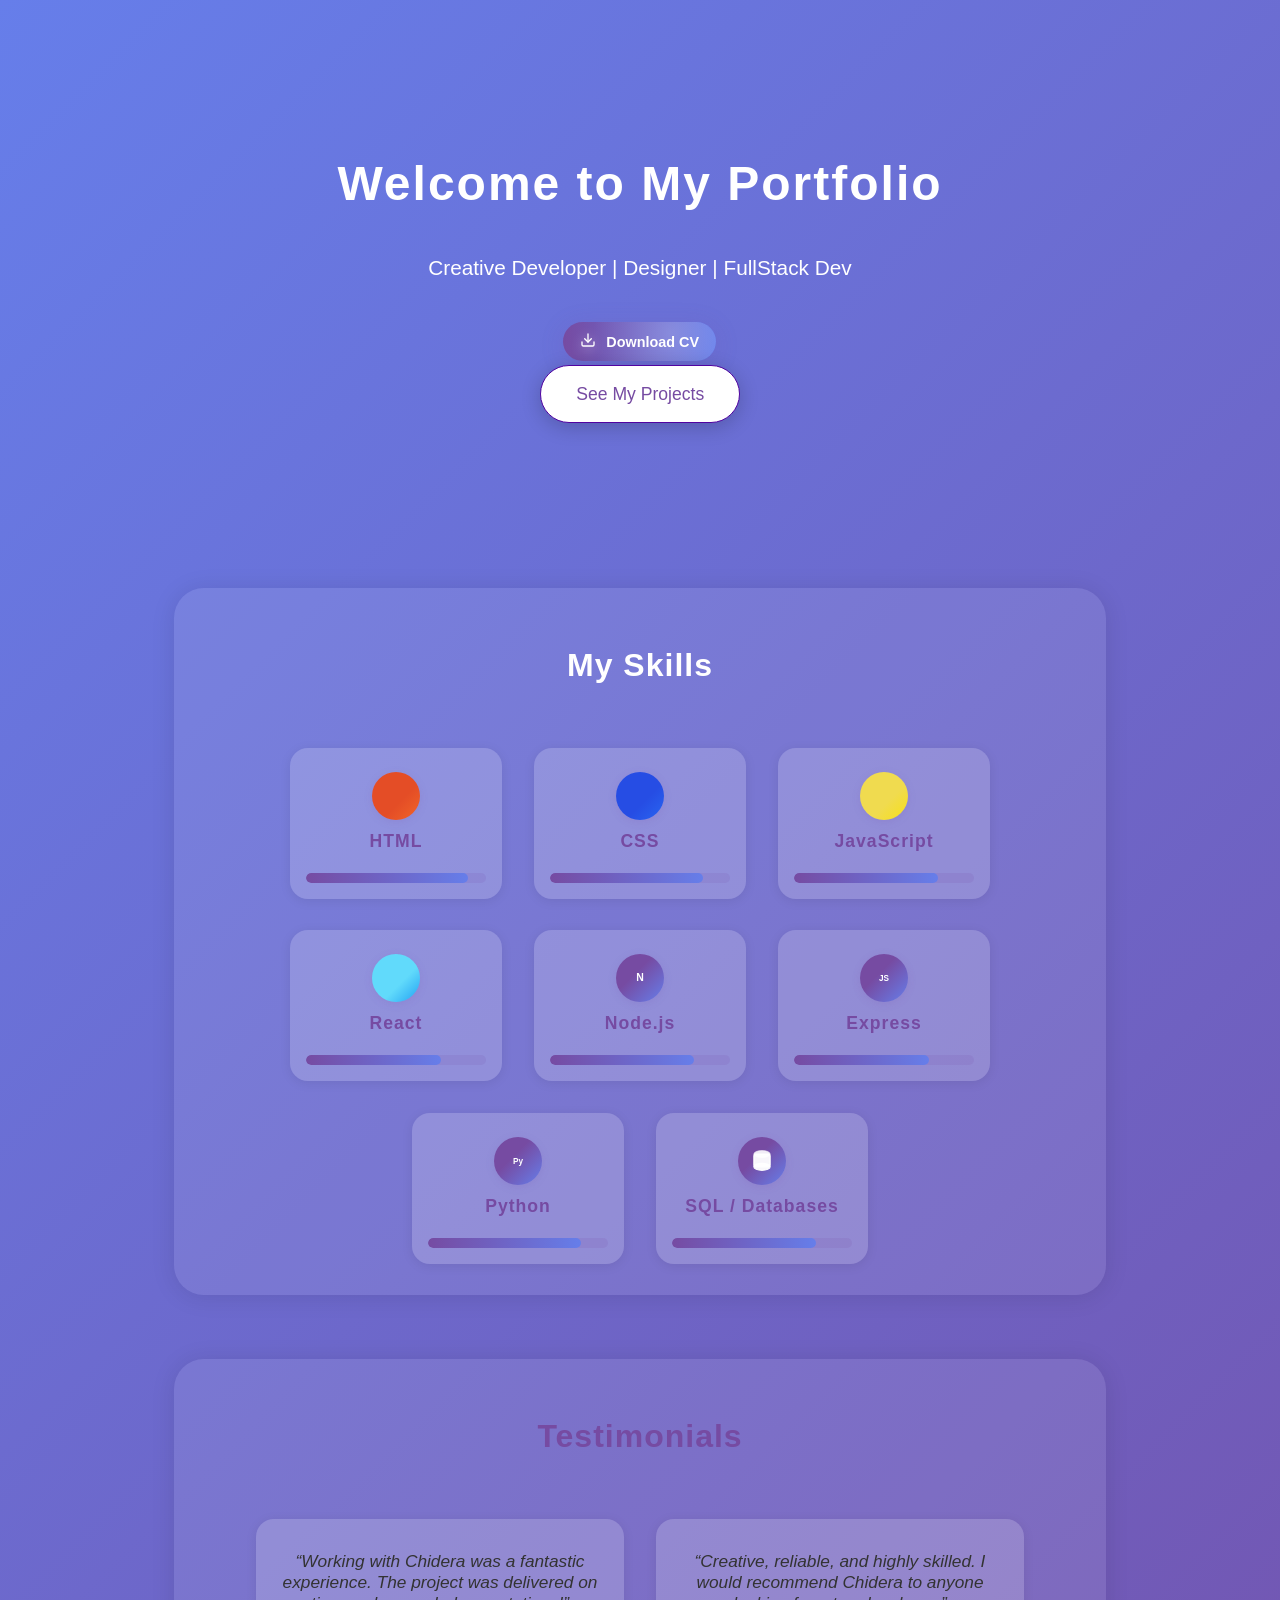
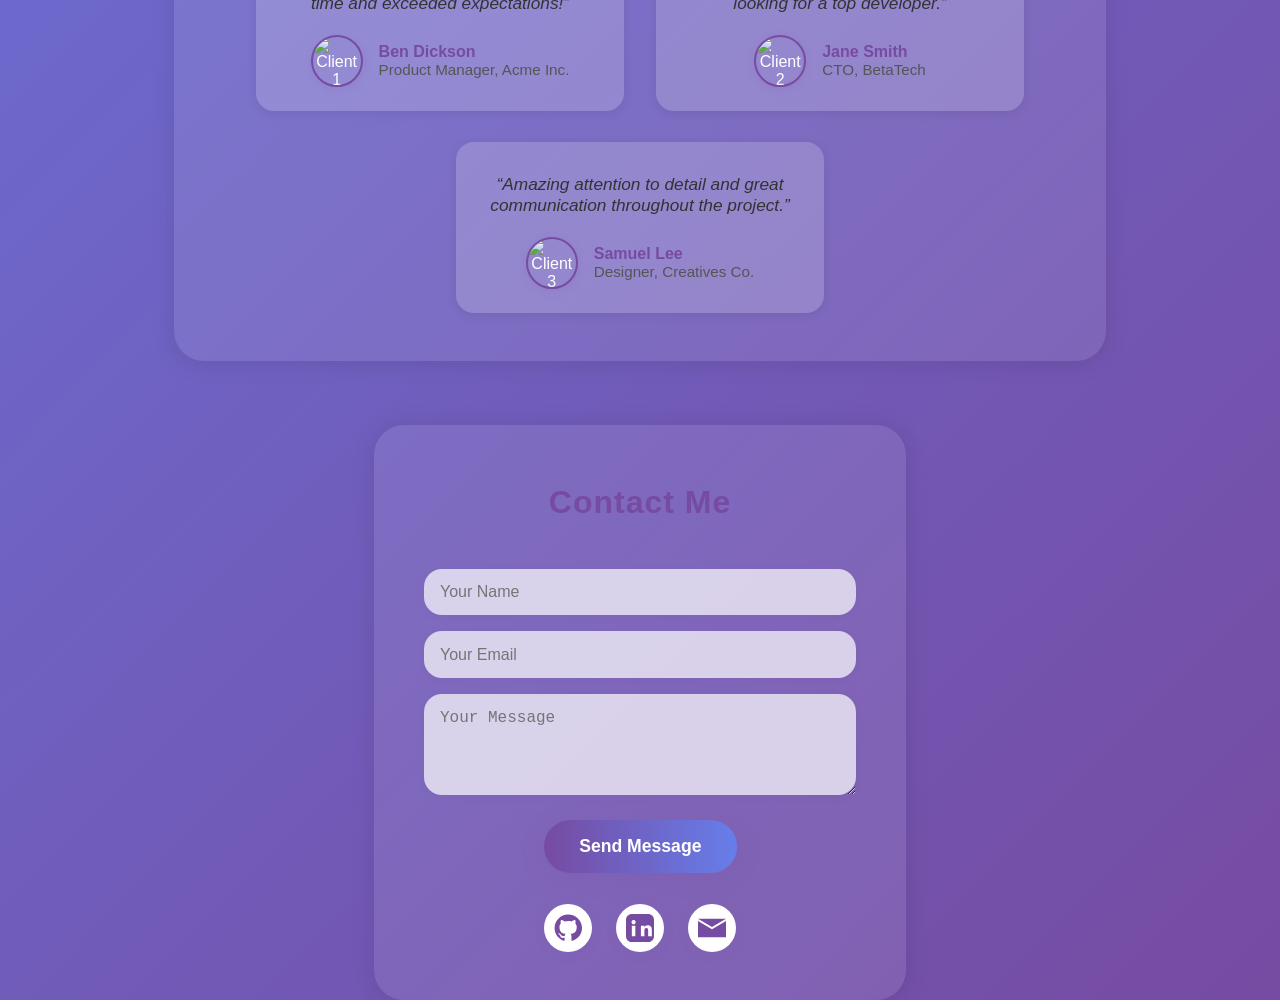
==== index.html @ 18c8629b "Add files via upload" ====
<!DOCTYPE html>
<html lang="en">
<head>
    <meta charset="UTF-8">
    <meta name="viewport" content="width=device-width, initial-scale=1.0">
    <link rel="stylesheet" href="style.css">
    <script src="https://cdn.emailjs.com/dist/email.min.js"></script>
<script>
  (function(){
    emailjs.init("myuI9GJVHijn-006R");
  })();
</script>
    <title>My Portfolio</title>
</head>
<body>
    <section class="landing">
        <h1>Welcome to My Portfolio</h1>
        <p>Creative Developer | Designer | FullStack Dev</p>
        <button class="resume-btn" onclick="window.open('MY-RESUME.pdf', '_blank')">
    <span class="resume-icon"><svg xmlns="http://www.w3.org/2000/svg" width="16" height="16" viewBox="0 0 24 24" fill="none" stroke="currentColor" stroke-width="2" stroke-linecap="round" stroke-linejoin="round"><path d="M21 15v4a2 2 0 0 1-2 2H5a2 2 0 0 1-2-2v-4"></path><polyline points="7,10 12,15 17,10"></polyline><line x1="12" y1="15" x2="12" y2="3"></line></svg></span>
    Download CV
</button>
        <button class="cta-btn" id="ctaBtn" onclick="showProjects()">
            See My Projects
        </button>
    </section>
    <section id="projects">
        <h2>My Projects</h2>
      
<div class="projects-list">
    <a class="project-card" href="main.html" target="_blank" rel="noopener">
        <img src="2025-05-31 (3).png" alt="Project One">
        <div class="card-content">
            <h3>Animated Beer Website</h3>
            <p>An animated website called Echopils, it's showing how animations can be used on a website while it still functions properly.</p>
        </div>
    </a>
    <a class="project-card" href="weather.html" target="_blank" rel="noopener">
        <img src="2025-06-11.png" alt="Project Two">
        <div class="card-content">
            <h3>Weather Checker</h3>
            <p>An animated weather checker made with just html 5, css, JavaScript and weather API, it checks the weather of the city input on the search bar</p>
        </div>.
    </a>
    <a class="project-card" href="music.html" target="_blank" rel="noopener">
        <img src="2025-06-14 (2).png" alt="Project Three">
        <div class="card-content">
            <h3>Music Application</h3>
            <p>This website is a music player prototype, that has all the key feature of a native music player app.</p>
        </div>
    </a>
</div>

    </section>

<section id="skills">
    <h2>My Skills</h2>
    <div class="skills-list">
        <div class="skill-card">
            <div class="skill-icon html"></div>
            <span class="skill-name">HTML</span>
            <div class="skill-bar-bg">
                <div class="skill-bar" style="--level:90%"></div>
            </div>
        </div>
        <div class="skill-card">
            <div class="skill-icon css"></div>
            <span class="skill-name">CSS</span>
            <div class="skill-bar-bg">
                <div class="skill-bar" style="--level:85%"></div>
            </div>
        </div>
        <div class="skill-card">
            <div class="skill-icon js"></div>
            <span class="skill-name">JavaScript</span>
            <div class="skill-bar-bg">
                <div class="skill-bar" style="--level:80%"></div>
            </div>
        </div>
        <div class="skill-card">
            <div class="skill-icon react"></div>
            <span class="skill-name">React</span>
            <div class="skill-bar-bg">
                <div class="skill-bar" style="--level:75%"></div>
            </div>
        </div>
       <div class="skill-card">
            <div class="skill-icon node" aria-hidden="false" aria-label="Node.js icon">
                <!-- Simple Node icon (N) -->
                <svg viewBox="0 0 48 48" xmlns="http://www.w3.org/2000/svg" role="img" aria-hidden="false">
                    <title>Node.js</title>
                    <text x="50%" y="52%" text-anchor="middle" dominant-baseline="middle" fill="#fff" font-weight="700" font-family="Segoe UI, Arial, sans-serif" font-size="18">N</text>
                </svg>
            </div>
            <span class="skill-name">Node.js</span>
            <div class="skill-bar-bg">
                <div class="skill-bar" style="--level:80%"></div>
            </div>
        </div>
        <div class="skill-card">
            <div class="skill-icon express" aria-hidden="false" aria-label="Express / JavaScript icon">
                <!-- Small JS/Express icon (JS) -->
                <svg viewBox="0 0 48 48" xmlns="http://www.w3.org/2000/svg" role="img" aria-hidden="false">
                    <title>Express / JS</title>
                    <text x="50%" y="52%" text-anchor="middle" dominant-baseline="middle" fill="#fff" font-weight="700" font-family="Segoe UI, Arial, sans-serif" font-size="14">JS</text>
                </svg>
            </div>
            <span class="skill-name">Express</span>
            <div class="skill-bar-bg">
                <div class="skill-bar" style="--level:75%"></div>
            </div>
        </div>
        <div class="skill-card">
            <div class="skill-icon python" aria-hidden="false" aria-label="Python icon">
                <!-- Simple Python mark (Py) -->
                <svg viewBox="0 0 48 48" xmlns="http://www.w3.org/2000/svg" role="img" aria-hidden="false">
                    <title>Python</title>
                    <text x="50%" y="52%" text-anchor="middle" dominant-baseline="middle" fill="#fff" font-weight="700" font-family="Segoe UI, Arial, sans-serif" font-size="14">Py</text>
                </svg>
            </div>
            <span class="skill-name">Python</span>
            <div class="skill-bar-bg">
                <div class="skill-bar" style="--level:85%"></div>
            </div>
        </div>
        <div class="skill-card">
             <div class="skill-icon sql" aria-hidden="false" aria-label="Database icon">
                <!-- Simple DB cylinder icon -->
                <svg viewBox="0 0 48 48" xmlns="http://www.w3.org/2000/svg" role="img" aria-hidden="false">
                    <title>Database</title>
                    <ellipse cx="24" cy="12" rx="14" ry="6" fill="#fff" opacity="0.95" />
                    <rect x="10" y="12" width="28" height="22" fill="none" stroke="#fff" stroke-width="2" rx="3" />
                    <ellipse cx="24" cy="34" rx="14" ry="6" fill="none" stroke="#fff" stroke-width="2" />
                </svg>
            </div>
            <span class="skill-name">SQL / Databases</span>
            <div class="skill-bar-bg">
                <div class="skill-bar" style="--level:80%"></div>
            </div>
        </div>
    </div>
</section>
<section id="testimonials">
    <h2>Testimonials</h2>
    <div class="testimonials-list">
        <div class="testimonial-card">
            <div class="testimonial-text">
                “Working with Chidera was a fantastic experience. The project was delivered on time and exceeded expectations!”
            </div>
            <div class="testimonial-author">
                <img src="https://randomuser.me/api/portraits/men/32.jpg" alt="Client 1">
                <span>Ben Dickson<br><small>Product Manager, Acme Inc.</small></span>
            </div>
        </div>
        <div class="testimonial-card">
            <div class="testimonial-text">
                “Creative, reliable, and highly skilled. I would recommend Chidera to anyone looking for a top developer.”
            </div>
            <div class="testimonial-author">
                <img src="https://randomuser.me/api/portraits/women/44.jpg" alt="Client 2">
                <span>Jane Smith<br><small>CTO, BetaTech</small></span>
            </div>
        </div>
        <div class="testimonial-card">
            <div class="testimonial-text">
                “Amazing attention to detail and great communication throughout the project.”
            </div>
            <div class="testimonial-author">
                <img src="https://randomuser.me/api/portraits/men/65.jpg" alt="Client 3">
                <span>Samuel Lee<br><small>Designer, Creatives Co.</small></span>
            </div>
        </div>
    </div>
</section>

<section id="contact">
    <h2>Contact Me</h2>
   <form class="contact-form" id="contactForm">
    <input type="text" name="name" placeholder="Your Name" required>
    <input type="email" name="email" placeholder="Your Email" required>
    <textarea name="message" rows="4" placeholder="Your Message" required></textarea>
    <button type="submit" class="contact-btn">Send Message</button>
</form>
    <div class="social-links">
        <a href="https://github.com/ChideraEmmanuelCE" target="_blank" rel="noopener" title="GitHub">
            <svg width="28" height="28" fill="#764ba2" viewBox="0 0 24 24"><path d="M12 .5C5.73.5.5 5.73.5 12c0 5.08 3.29 9.39 7.86 10.91.58.11.79-.25.79-.56 0-.28-.01-1.02-.02-2-3.2.7-3.88-1.54-3.88-1.54-.53-1.34-1.3-1.7-1.3-1.7-1.06-.72.08-.71.08-.71 1.17.08 1.79 1.2 1.79 1.2 1.04 1.78 2.73 1.27 3.4.97.11-.75.41-1.27.74-1.56-2.56-.29-5.26-1.28-5.26-5.7 0-1.26.45-2.29 1.19-3.09-.12-.29-.52-1.46.11-3.04 0 0 .97-.31 3.18 1.18a11.1 11.1 0 0 1 2.9-.39c.98 0 1.97.13 2.9.39 2.2-1.49 3.17-1.18 3.17-1.18.63 1.58.23 2.75.12 3.04.74.8 1.19 1.83 1.19 3.09 0 4.43-2.7 5.41-5.27 5.7.42.36.79 1.08.79 2.18 0 1.57-.01 2.84-.01 3.23 0 .31.21.68.8.56C20.71 21.39 24 17.08 24 12c0-6.27-5.23-11.5-12-11.5z"/></svg>
        </a>
        <a href="https://www.linkedin.com/in/chidera-emmanuel-b2ba63278?utm_source=share&utm_campaign=share_via&utm_content=profile&utm_medium=android_app " target="_blank" rel="noopener" title="LinkedIn">
            <svg width="28" height="28" fill="#764ba2" viewBox="0 0 24 24"><path d="M19 0h-14c-2.76 0-5 2.24-5 5v14c0 2.76 2.24 5 5 5h14c2.76 0 5-2.24 5-5v-14c0-2.76-2.24-5-5-5zm-11 19h-3v-9h3v9zm-1.5-10.28c-.97 0-1.75-.79-1.75-1.75s.78-1.75 1.75-1.75 1.75.79 1.75 1.75-.78 1.75-1.75 1.75zm15.5 10.28h-3v-4.5c0-1.08-.02-2.47-1.5-2.47-1.5 0-1.73 1.17-1.73 2.39v4.58h-3v-9h2.89v1.23h.04c.4-.76 1.38-1.56 2.84-1.56 3.04 0 3.6 2 3.6 4.59v5.74z"/></svg>
        </a>
        <a href="mailto:chideraemmanuelokpala@gmail.com" title="Email">
            <svg width="28" height="28" fill="#764ba2" viewBox="0 0 24 24"><path d="M12 13.065l-11.99-7.065v14h24v-14l-12.01 7.065zm11.99-9.065h-23.98l11.99 7.065 11.99-7.065z"/></svg>
        </a>
    </div>
</section>

<script>
    function showProjects() {
        const projects = document.getElementById('projects');
        const btn = document.getElementById('ctaBtn');
        setTimeout(() => {
            projects.classList.add('visible');
            projects.scrollIntoView({behavior:'smooth'});
            btn.textContent = "Nice";
        }, 3000);
    }
</script>
<script>
document.getElementById('contactForm').addEventListener('submit', function(e) {
    e.preventDefault();
    emailjs.sendForm('service_l0ycmoq', 'template_e4jqhpn', this)
        .then(function() {
            alert('Message sent!');
            document.getElementById('contactForm').reset();
        }, function(error) {
            alert('Failed to send. Please try again.');
        });
});
</script>

</body>
</html>
---- style.css ----
::-webkit-scrollbar {
     width: 10px;
     background: #af98c7;
   }
   ::-webkit-scrollbar-thumb {
     background: #f7cfef;
     border-radius: 8px;
     border: 2px solid #c3afd6;
   }

   ::-webkit-scrollbar {
     width: 10px;
     background: #b49ccc;
   }
   ::-webkit-scrollbar-thumb {
     background: #f7cfef;
     border-radius: 8px;
     border: 2px solid #bfa7d8;
   }
   
html.hide-scrollbar ::-webkit-scrollbar {
  width: 0 !important;
  background: transparent !important;
}
html.hide-scrollbar {
  scrollbar-width: none !important;
}

   html, body {
            margin: 0;
            padding: 0;
            min-height: 100vh;
            max-width: 100vw;
            background: linear-gradient(135deg, #667eea 0%, #764ba2 100%);
            font-family: 'Segoe UI', sans-serif;
            color: #fff;
            overflow-x: hidden;
        }
        .landing {
            min-height: 60vh;
            display: flex;
            flex-direction: column;
            align-items: center;
            justify-content: center;
            text-align: center;
            animation: fadeIn 1.5s;
        }
        .landing h1 {
            font-size: 3rem;
            margin-bottom: 0.5em;
            letter-spacing: 2px;
            animation: slideDown 1.2s;
        }
        .landing p {
            font-size: 1.3rem;
            margin-bottom: 2em;
            opacity: 0;
            animation: fadeInUp 1.2s 0.5s forwards;
        }
        .cta-btn {
            padding: 1em 2em;
            font-size: 1.1rem;
            border: 1px solid #5103a0;
            border-radius: 30px;
            background: #fff;
            color: #764ba2;
            cursor: pointer;
            box-shadow: 0 4px 20px rgba(0,0,0,0.2);
            transition: transform 0.2s, box-shadow 0.2s;
            opacity: 0;
            animation: popIn 1s 1.2s forwards;
        }
        .cta-btn:hover {
            transform: scale(1.08);
            box-shadow: 0 8px 32px rgba(0,0,0,0.3);
        }
       
        #projects {
            display: none;
            background: rgba(255,255,255,0.07);
            border-radius: 30px 30px 0 0;
            margin-top: 3em;
            padding: 2em 1em 4em 1em;
            box-shadow: 0 -2px 24px rgba(0,0,0,0.08);
            animation: fadeIn 2s 1s backwards;
        }
        #projects h2 {
            text-align: center;
            font-size: 2rem;
            margin-bottom: 1.5em;
            letter-spacing: 1px;
        }

        #projects.visible {
            display: block;
            animation: fadeIn 1s;
        }
.projects-list {
    display: flex;
    flex-wrap: wrap;
    gap: 2em;
    justify-content: center;
}
.project-card {
    display: flex;
    flex-direction: column;
    align-items: stretch;
    background: rgba(255,255,255,0.15);
    border-radius: 20px;
    min-width: 220px;
    max-width: 300px;
    box-shadow: 0 2px 16px rgba(0,0,0,0.10);
    color: #222;
    text-align: left;
    opacity: 0;
    transform: translateY(40px);
    animation: fadeInUp 1s forwards;
    text-decoration: none;
    overflow: hidden;
    transition: transform 0.2s, box-shadow 0.2s;
    border: 2px solid transparent;
}
.project-card img {
    width: 100%;
    height: 160px;
    object-fit: cover;
    border-top-left-radius: 18px;
    border-top-right-radius: 18px;
    transition: transform 0.3s;
}
.project-card .card-content {
    padding: 1em;
    background: rgba(255,255,255,0.7);
    flex: 1;
    display: flex;
    flex-direction: column;
    justify-content: flex-start;
}
.project-card h3 {
    margin: 0 0 0.5em 0;
    color: #764ba2;
    font-size: 1.2rem;
}
.project-card p {
    margin: 0;
    color: #333;
    font-size: 1rem;
}
.project-card:hover {
    transform: translateY(-8px) scale(1.03);
    box-shadow: 0 8px 32px rgba(0,0,0,0.18);
    border-color: #764ba2;
}
.project-card:hover img {
    transform: scale(1.05);
}

        @keyframes fadeIn {
            from { opacity: 0; }
            to { opacity: 1; }
        }
        @keyframes slideDown {
            from { transform: translateY(-80px); opacity: 0; }
            to { transform: translateY(0); opacity: 1; }
        }
        @keyframes fadeInUp {
            from { transform: translateY(40px); opacity: 0; }
            to { transform: translateY(0); opacity: 1; }
        }
        @keyframes popIn {
    /* Backend / additional skills - distinct colors */
    .skill-icon.node { background: linear-gradient(135deg, #6cc24a 40%, #2fa84f 100%); box-shadow: 0 2px 8px rgba(59,166,77,0.18);} /* green */
    .skill-icon.express { background: linear-gradient(135deg, #7b61ff 40%, #9a7cff 100%); box-shadow: 0 2px 8px rgba(123,97,255,0.15);} /* purple */
    .skill-icon.python { background: linear-gradient(135deg, #306998 40%, #ffd43b 100%); box-shadow: 0 2px 8px rgba(48,105,152,0.12);} /* python blue/yellow */
    .skill-icon.sql { background: linear-gradient(135deg, #00758f 40%, #00a3bf 100%); box-shadow: 0 2px 8px rgba(0,133,170,0.12);} /* teal */
            from { transform: scale(0.7); opacity: 0; }
            to { transform: scale(1); opacity: 1; }
        }
     
    .skill-card:nth-child(5) { animation-delay: 1.0s; }
    .skill-card:nth-child(6) { animation-delay: 1.2s; }
    .skill-card:nth-child(7) { animation-delay: 1.4s; }
    .skill-card:nth-child(8) { animation-delay: 1.6s; }
#skills {
    margin: 3em auto 0 auto;
    padding: 2em 1em;
    max-width: 900px;
    .skill-card:nth-child(5) .skill-bar { animation-delay: 1.5s;}
    .skill-card:nth-child(6) .skill-bar { animation-delay: 1.6s;}
    .skill-card:nth-child(7) .skill-bar { animation-delay: 1.7s;}
    .skill-card:nth-child(8) .skill-bar { animation-delay: 1.8s;}
    background: rgba(255,255,255,0.09);
    border-radius: 30px;
    box-shadow: 0 2px 24px rgba(0,0,0,0.10);
    animation: fadeIn 1.5s 0.5s backwards;
}
#skills h2 {
    text-align: center;
    font-size: 2rem;
    margin-bottom: 2em;
    letter-spacing: 1px;
}
.skills-list {
    display: flex;
    flex-wrap: wrap;
    gap: 2em;
    justify-content: center;
}
.skill-card {
    background: rgba(255,255,255,0.18);
    border-radius: 18px;
    box-shadow: 0 2px 12px rgba(0,0,0,0.08);
    padding: 1.5em 1em 1em 1em;
    min-width: 180px;
    max-width: 220px;
    display: flex;
    flex-direction: column;
    align-items: center;
    opacity: 0;
    transform: translateY(40px) scale(0.95);
    animation: skillFadeIn 1s forwards;
}
.skill-card:nth-child(1) { animation-delay: 0.2s; }
.skill-card:nth-child(2) { animation-delay: 0.4s; }
.skill-card:nth-child(3) { animation-delay: 0.6s; }
.skill-card:nth-child(4) { animation-delay: 0.8s; }
.skill-icon {
    width: 48px;
    height: 48px;
    margin-bottom: 0.7em;
    border-radius: 50%;
    background: linear-gradient(135deg, #764ba2 40%, #667eea 100%);
    display: flex;
    align-items: center;
    justify-content: center;
    box-shadow: 0 2px 8px rgba(118,75,162,0.15);
    position: relative;
    overflow: hidden;
    animation: iconGlow 2s infinite alternate;
}
/* Make any inline svg inside .skill-icon sit nicely and be readable */
.skill-icon svg {
    width: 28px;
    height: 28px;
    display: block;
    pointer-events: none;
}
.skill-icon svg text {
    fill: #ffffff;
    font-weight: 700;
    font-family: 'Segoe UI', Arial, sans-serif;
}
.skill-icon svg ellipse,
.skill-icon svg rect,
.skill-icon svg path {
    stroke: rgba(255,255,255,0.95);
    fill: rgba(255,255,255,0.95);
}
.skill-icon.html { background: linear-gradient(135deg, #e44d26 60%, #f16529 100%);}
.skill-icon.css { background: linear-gradient(135deg, #264de4 60%, #2965f1 100%);}
.skill-icon.js { background: linear-gradient(135deg, #f0db4f 60%, #f7e018 100%);}
.skill-icon.react { background: linear-gradient(135deg, #61dafb 60%, #21a1f3 100%);}
.skill-name {
    font-weight: bold;
    color: #764ba2;
    margin-bottom: 0.7em;
    font-size: 1.1rem;
    letter-spacing: 1px;
}
.skill-bar-bg {
    width: 100%;
    height: 10px;
    background: rgba(118,75,162,0.13);
    border-radius: 5px;
    margin-top: 0.5em;
    overflow: hidden;
}
.skill-bar {
    height: 100%;
    width: 0;
    background: linear-gradient(90deg, #764ba2 0%, #667eea 100%);
    border-radius: 5px;
    animation: growBar 1.5s forwards;
    animation-delay: 1s;
    animation-fill-mode: forwards;
}
.skill-card:nth-child(1) .skill-bar { animation-delay: 1.1s;}
.skill-card:nth-child(2) .skill-bar { animation-delay: 1.2s;}
.skill-card:nth-child(3) .skill-bar { animation-delay: 1.3s;}
.skill-card:nth-child(4) .skill-bar { animation-delay: 1.4s;}

@keyframes skillFadeIn {
    from { opacity: 0; transform: translateY(40px) scale(0.95);}
    to { opacity: 1; transform: translateY(0) scale(1);}
}
@keyframes growBar {
    from { width: 0; }
    to { width: var(--level);}
}
@keyframes iconGlow {
    from { box-shadow: 0 0 0 0 rgba(118,75,162,0.18);}
    to { box-shadow: 0 0 16px 4px rgba(118,75,162,0.28);}
}


.resume-btn {
    margin-bottom: .3em;
    padding: 1em 2em;
    font-size: 1.1rem;
    font-weight: bold;
    border: none;
    border-radius: 30px;
    background: linear-gradient(90deg, #764ba2 0%, #667eea 100%);
    color: #fff;
    cursor: pointer;
    box-shadow: 0 4px 24px rgba(118,75,162,0.18);
    position: relative;
    overflow: hidden;
    transition: transform 0.2s, box-shadow 0.2s;
    display: inline-flex;
    align-items: center;
    gap: 0.7em;
    opacity: 0;
    animation: popIn 1s 1.8s forwards;
}
.resume-btn:hover {
    transform: scale(1.07);
    box-shadow: 0 8px 32px 0 rgba(102,126,234,0.25);
    background: linear-gradient(90deg, #667eea 0%, #764ba2 100%);
}
.resume-btn::after {
    content: "";
    position: absolute;
    inset: 0;
    border-radius: 30px;
    background: radial-gradient(circle at 70% 30%, #fff6, transparent 70%);
    opacity: 0.5;
    pointer-events: none;
    animation: resumeGlow 2.5s infinite alternate;
}
@keyframes resumeGlow {
    0% { opacity: 0.5; }
    100% { opacity: 1; }
}
.resume-icon {
    font-size: 1.3em;
    filter: drop-shadow(0 2px 6px #fff8);
}

#contact {
    margin: 4em auto 0 auto;
    padding: 2em 1em 3em 1em;
    max-width: 500px;
    background: rgba(255,255,255,0.09);
    border-radius: 30px;
    box-shadow: 0 2px 24px rgba(0,0,0,0.10);
    animation: fadeIn 1.5s 0.7s backwards;
    text-align: center;
}
#contact h2 {
    font-size: 2rem;
    margin-bottom: 1.5em;
    color: #764ba2;
    letter-spacing: 1px;
}
.contact-form {
    display: flex;
    flex-direction: column;
    gap: 1em;
    margin-bottom: 2em;
    align-items: center;
}
.contact-form input,
.contact-form textarea {
    width: 100%;
    max-width: 400px;
    padding: 0.9em 1em;
    border-radius: 18px;
    border: none;
    background: rgba(255,255,255,0.7);
    font-size: 1rem;
    color: #764ba2;
    box-shadow: 0 2px 8px rgba(118,75,162,0.07);
    transition: box-shadow 0.2s;
    outline: none;
}
.contact-form input:focus,
.contact-form textarea:focus {
    box-shadow: 0 4px 16px rgba(118,75,162,0.18);
}
.contact-btn {
    padding: 0.9em 2em;
    border: none;
    border-radius: 30px;
    background: linear-gradient(90deg, #764ba2 0%, #667eea 100%);
    color: #fff;
    font-weight: bold;
    font-size: 1.1rem;
    cursor: pointer;
    box-shadow: 0 4px 24px rgba(118,75,162,0.18);
    transition: transform 0.2s, box-shadow 0.2s;
    margin-top: 0.5em;
    opacity: 0;
    animation: popIn 1s 2.2s forwards;
}
.contact-btn:hover {
    transform: scale(1.07);
    box-shadow: 0 8px 32px 0 rgba(102,126,234,0.25);
    background: linear-gradient(90deg, #667eea 0%, #764ba2 100%);
}
.social-links {
    display: flex;
    justify-content: center;
    gap: 1.5em;
    margin-top: 1.2em;
    animation: fadeInUp 1.2s 2.5s forwards;
    opacity: 0;
}
.social-links a {
    display: flex;
    align-items: center;
    justify-content: center;
    background: #fff;
    border-radius: 50%;
    width: 48px;
    height: 48px;
    box-shadow: 0 2px 12px rgba(118,75,162,0.10);
    transition: transform 0.2s, box-shadow 0.2s, background 0.2s;
    text-decoration: none;
}
.social-links a:hover {
    transform: scale(1.15) rotate(-8deg);
    box-shadow: 0 6px 24px rgba(118,75,162,0.18);
    background: #764ba2;
}
.social-links a:hover svg {
    fill: #fff;
}
.social-links svg {
    transition: fill 0.2s;
}

#testimonials {
    margin: 4em auto 0 auto;
    padding: 2em 1em 3em 1em;
    max-width: 900px;
    background: rgba(255,255,255,0.09);
    border-radius: 30px;
    box-shadow: 0 2px 24px rgba(0,0,0,0.10);
    animation: fadeIn 1.5s 0.6s backwards;
    text-align: center;
}
#testimonials h2 {
    font-size: 2rem;
    margin-bottom: 2em;
    color: #764ba2;
    letter-spacing: 1px;
}
.testimonials-list {
    display: flex;
    flex-wrap: wrap;
    gap: 2em;
    justify-content: center;
}
.testimonial-card {
    background: rgba(255,255,255,0.18);
    border-radius: 18px;
    box-shadow: 0 2px 12px rgba(0,0,0,0.08);
    padding: 2em 1.5em 1.5em 1.5em;
    min-width: 240px;
    max-width: 320px;
    display: flex;
    flex-direction: column;
    align-items: center;
    opacity: 0;
    transform: translateY(40px) scale(0.95);
    animation: skillFadeIn 1s forwards;
}
.testimonial-card:nth-child(1) { animation-delay: 0.2s; }
.testimonial-card:nth-child(2) { animation-delay: 0.4s; }
.testimonial-card:nth-child(3) { animation-delay: 0.6s; }
.testimonial-text {
    font-style: italic;
    color: #333;
    margin-bottom: 1.2em;
    font-size: 1.08rem;
}
.testimonial-author {
    display: flex;
    align-items: center;
    gap: 1em;
}
.testimonial-author img {
    width: 48px;
    height: 48px;
    border-radius: 50%;
    border: 2px solid #764ba2;
    box-shadow: 0 2px 8px rgba(118,75,162,0.15);
}
.testimonial-author span {
    color: #764ba2;
    font-weight: bold;
    text-align: left;
    font-size: 1rem;
}
.testimonial-author small {
    color: #555;
    font-weight: normal;
    font-size: 0.95em;
}

::-webkit-scrollbar {
  width: 10px;
  background: transparent;
}

::-webkit-scrollbar-thumb {
  background: linear-gradient(120deg, #764ba2 10%, #ff00cc 50%, #764ba2 90%);
  border-radius: 8px;
  box-shadow: 0 0 12px 4px #ff00cc88, 0 0 24px 8px #764ba288;
  animation: fire-scroll 2s linear infinite;
  background-size: 200% 200%;
  border: 2px solid #fff1;
}

@keyframes fire-scroll {
  0% {
    background-position: 0% 50%;
    box-shadow: 0 0 12px 4px #ff00cc88, 0 0 24px 8px #764ba288;
  }
  50% {
    background-position: 100% 50%;
    box-shadow: 0 0 24px 8px #ff00cccc, 0 0 32px 12px #764ba2cc;
  }
  100% {
    background-position: 0% 50%;
    box-shadow: 0 0 12px 4px #ff00cc88, 0 0 24px 8px #764ba288;
  }
}

@media (max-width: 768px) {
    .landing h1 {
        font-size: 2.5rem;
    }
    .landing p {
        font-size: 1.1rem;
    }
    .cta-btn {
        padding: 0.8em 1.5em;
        font-size: 1rem;
    }
    #projects h2, #skills h2, #testimonials h2 {
        font-size: 1.8rem;
    }
 
    .skill-card, .testimonial-card {
        min-width: 180px;
        max-width: 260px;
    }
    .resume-btn {
        padding: 0.8em 1.5em;
        font-size: 1rem;
    }

    #projects,
    #skills,
    #testimonials,
    #contact {
        margin: 1.5em 1em;
    }

    #contact {
        padding: 1.5em 2em;
        max-width: 700px;
    }

    #skills {
        padding: 1.5em 2em;
    }

    .skills-list {
        display: grid;
        grid-template-columns: repeat(auto-fill, minmax(160px, 1fr));
    }

    .skill-card {
        min-width: 110px;
        max-width: 200px;
    }
}

@media (max-width: 480px) {
    .skills-list {
        grid-template-columns: repeat(auto-fill, minmax(120px, 1fr));
    }
    .landing h1 {
        font-size: 2rem;
    }
    .landing p {
        font-size: 1rem;
    }
    .cta-btn {
        padding: 0.6em 1.2em;
        font-size: 0.9rem;
    }
    #projects h2, #skills h2, #testimonials h2 {
        font-size: 1.6rem;
    }
   .skill-card {
        min-width: 90px;
        max-width: 160px;
    }

    #skills {
        padding: 1.5em 1em;
    }
}

@media (max-width: 360px) {
    .landing h1 {
        font-size: 1.8rem;
    }
    .landing p {
        font-size: 0.9rem;
    }
    .cta-btn {
        padding: 0.5em 1em;
        font-size: 0.85rem;
    }
    #projects h2, #skills h2, #testimonials h2 {
        font-size: 1.4rem;
    }
}
    
 .skill-card {
        max-width: 220px;
    }
    .resume-btn {
        padding: 0.6em 1.2em;
        font-size: 0.9rem;
    }
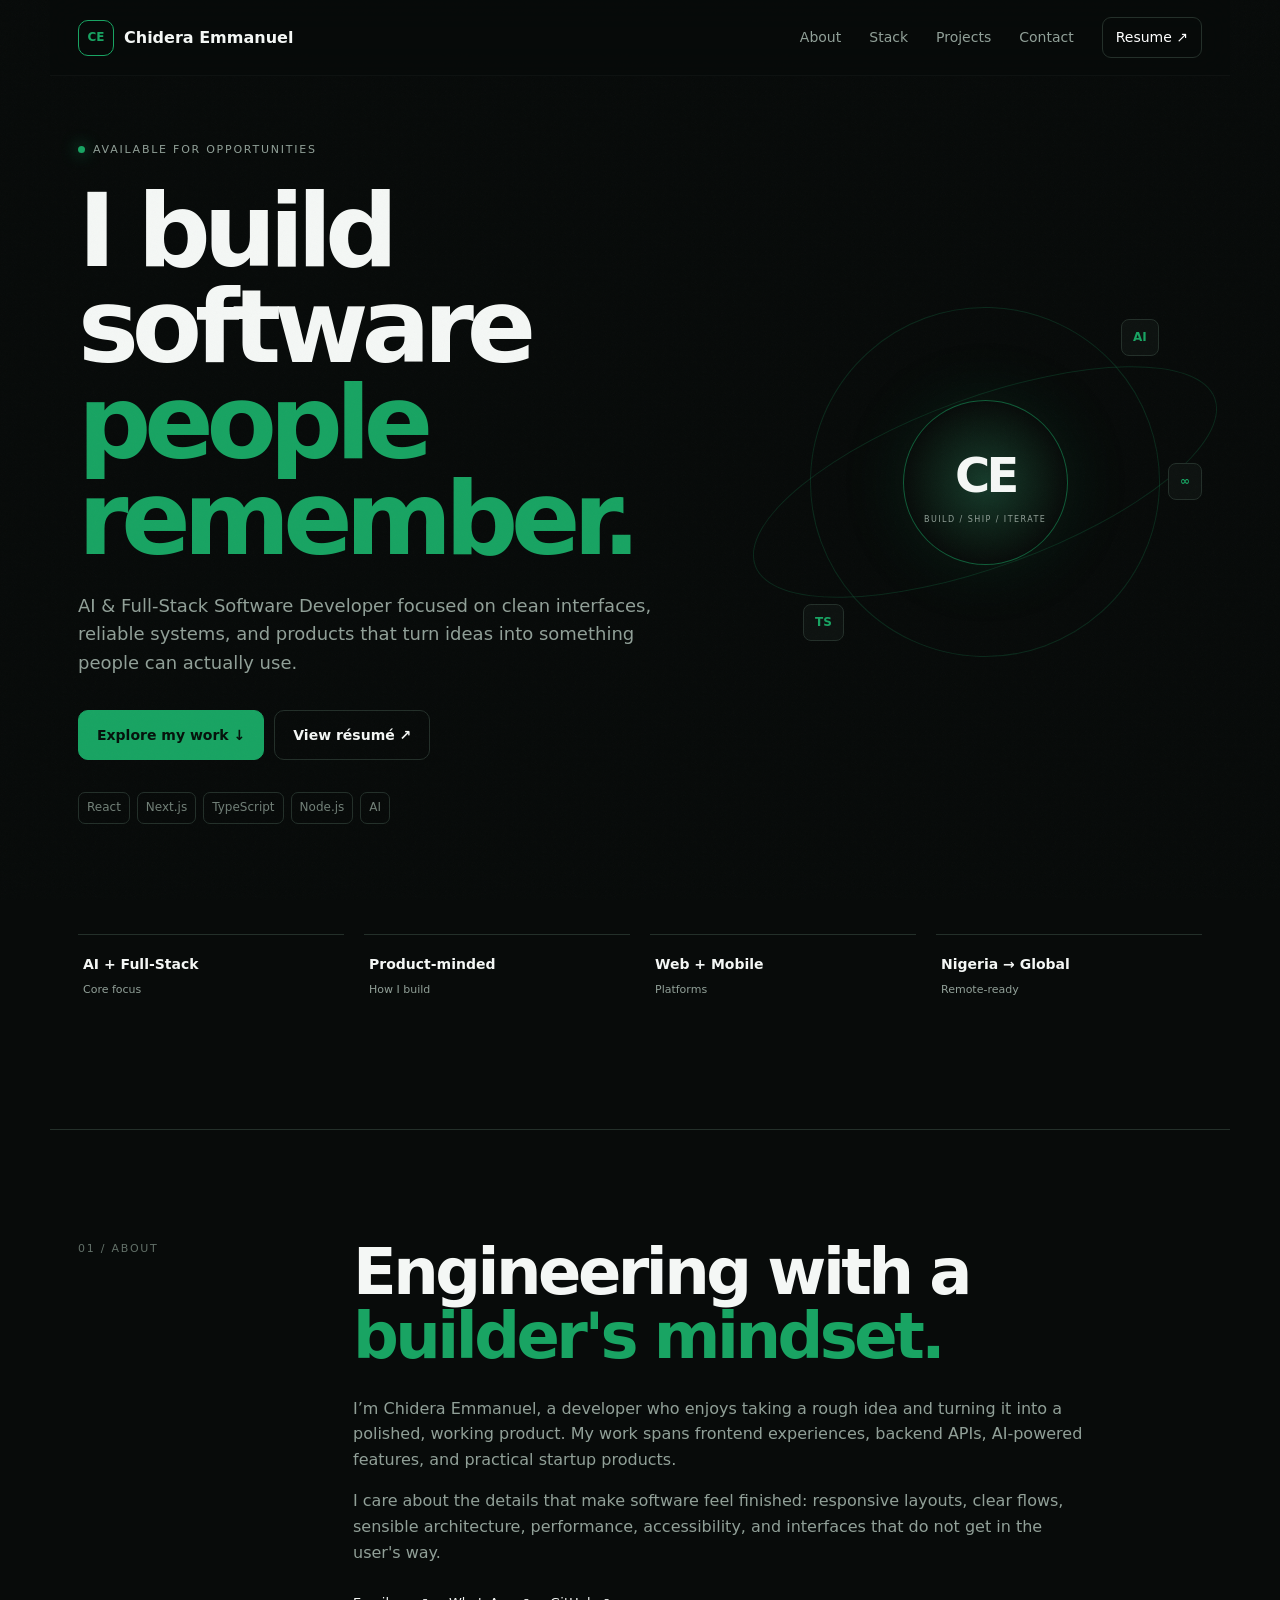
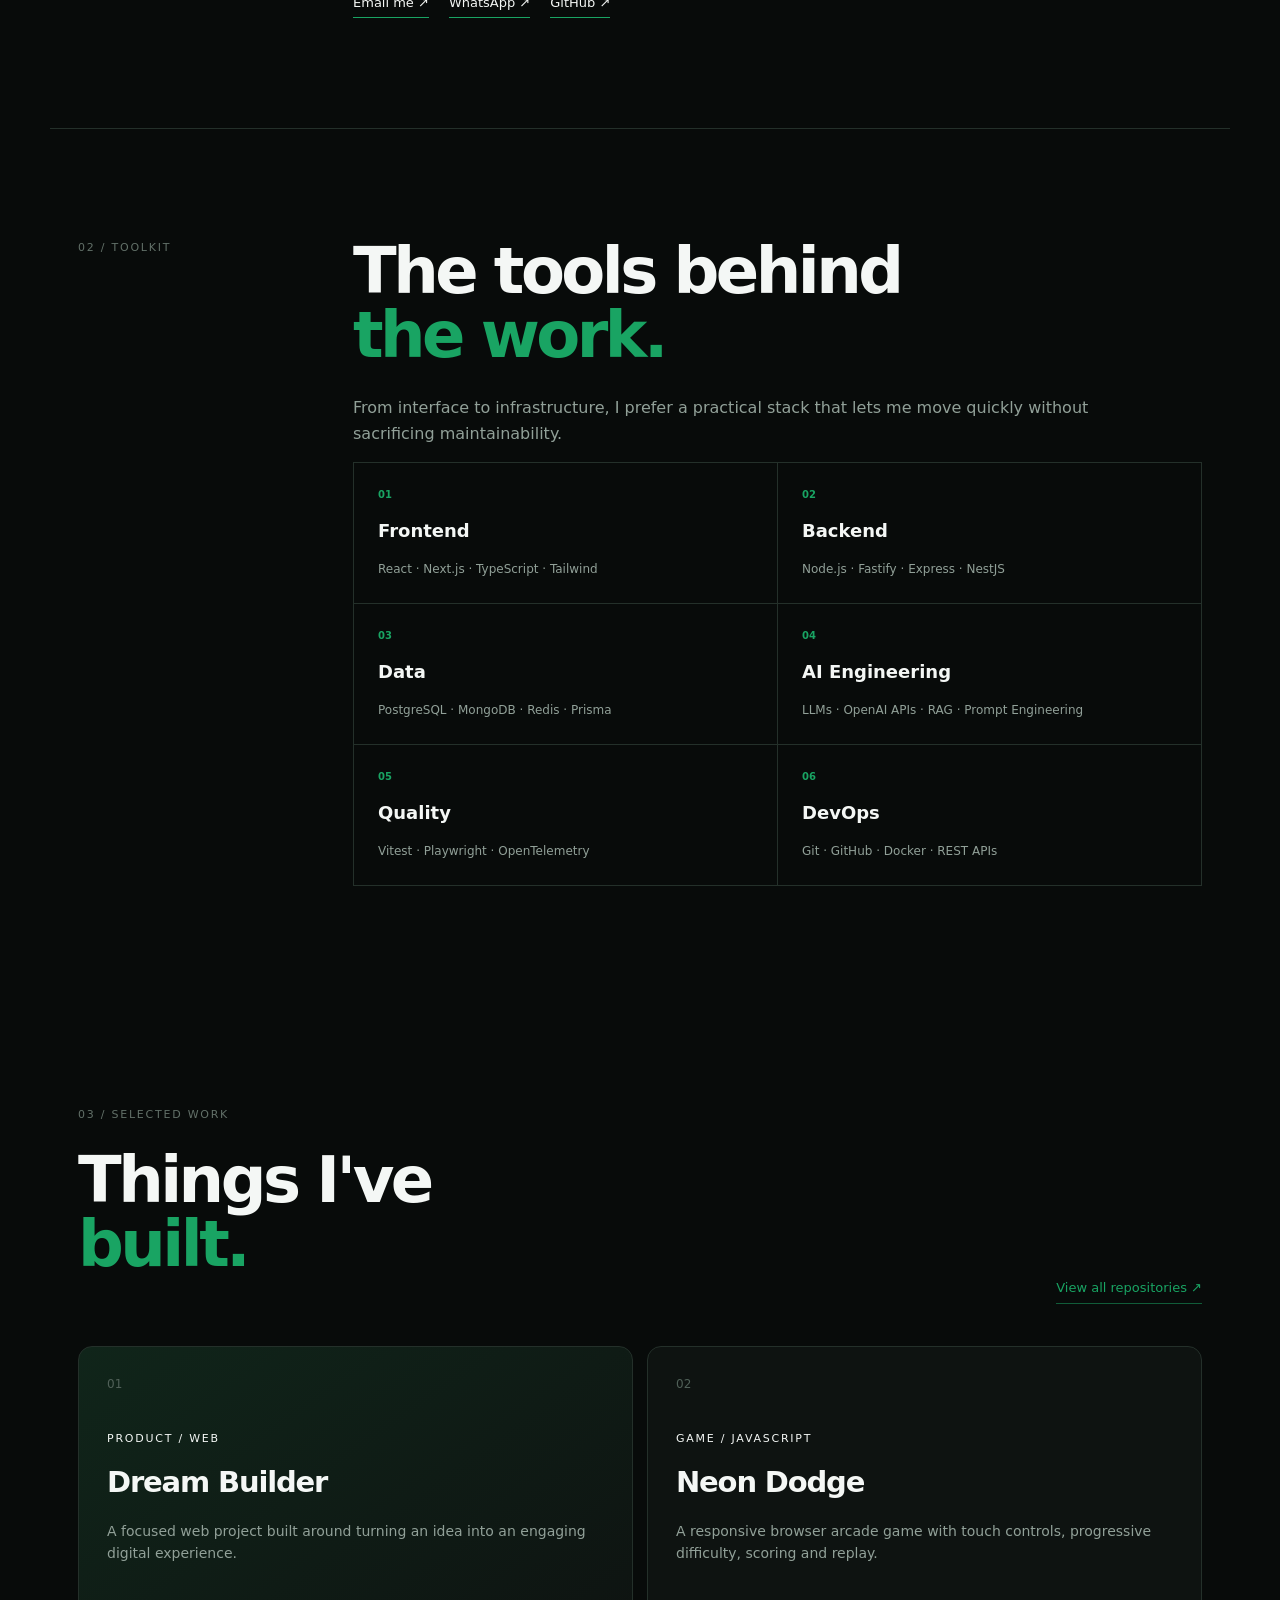
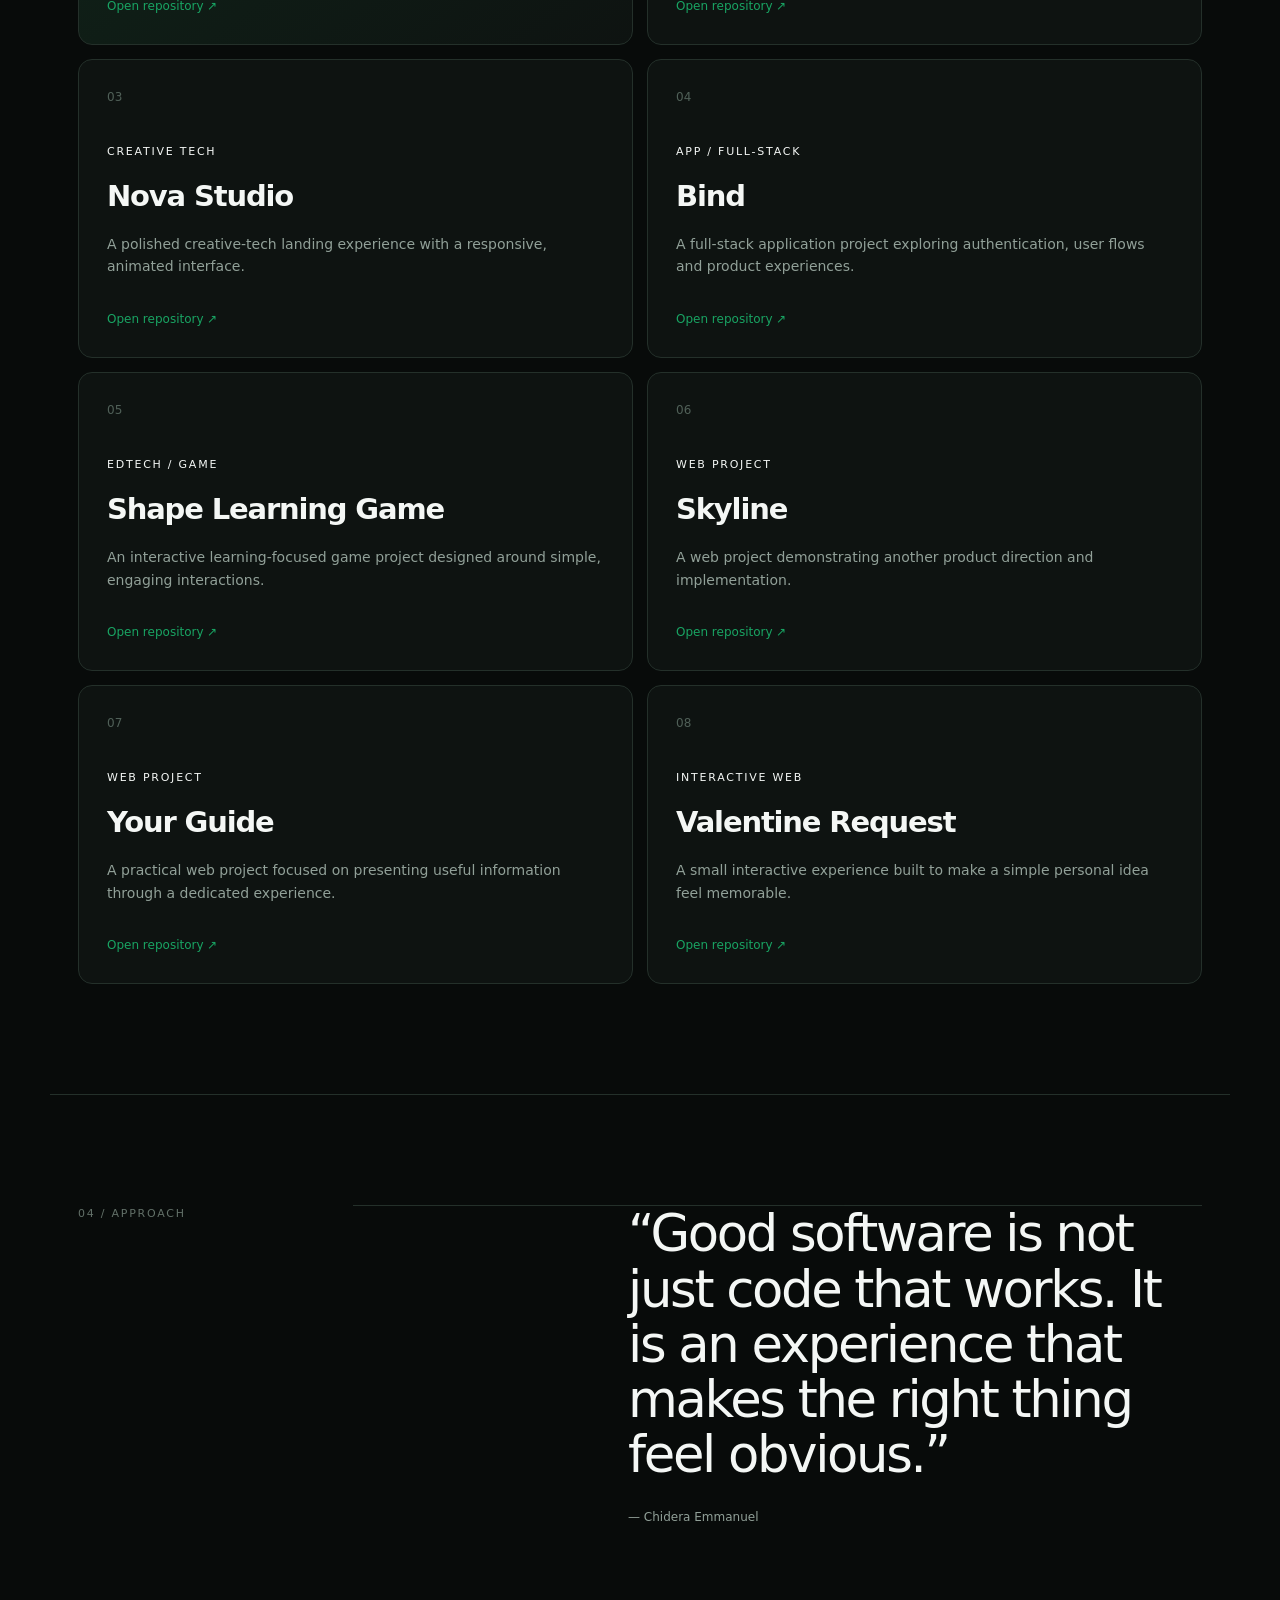
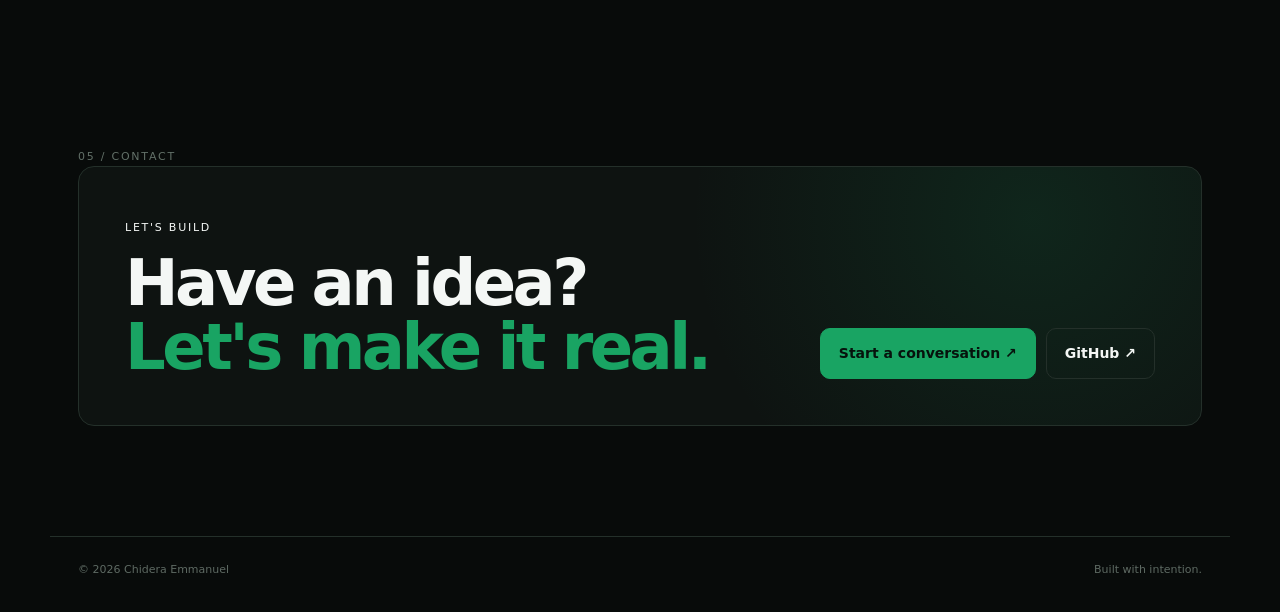
==== commit 7c9eec12: "Redesign portfolio homepage" ====
--- a/index.html
+++ b/index.html
@@ -1,222 +1,15 @@
-<!DOCTYPE html>
-<html lang="en">
-<head>
-    <meta charset="UTF-8">
-    <meta name="viewport" content="width=device-width, initial-scale=1.0">
-    <link rel="stylesheet" href="style.css">
-    <script src="https://cdn.emailjs.com/dist/email.min.js"></script>
-<script>
-  (function(){
-    emailjs.init("myuI9GJVHijn-006R");
-  })();
-</script>
-    <title>My Portfolio</title>
-</head>
-<body>
-    <section class="landing">
-        <h1>Welcome to My Portfolio</h1>
-        <p>Creative Developer | Designer | FullStack Dev</p>
-        <button class="resume-btn" onclick="window.open('MY-RESUME.pdf', '_blank')">
-    <span class="resume-icon"><svg xmlns="http://www.w3.org/2000/svg" width="16" height="16" viewBox="0 0 24 24" fill="none" stroke="currentColor" stroke-width="2" stroke-linecap="round" stroke-linejoin="round"><path d="M21 15v4a2 2 0 0 1-2 2H5a2 2 0 0 1-2-2v-4"></path><polyline points="7,10 12,15 17,10"></polyline><line x1="12" y1="15" x2="12" y2="3"></line></svg></span>
-    Download CV
-</button>
-        <button class="cta-btn" id="ctaBtn" onclick="showProjects()">
-            See My Projects
-        </button>
-    </section>
-    <section id="projects">
-        <h2>My Projects</h2>
-      
-<div class="projects-list">
-    <a class="project-card" href="main.html" target="_blank" rel="noopener">
-        <img src="2025-05-31 (3).png" alt="Project One">
-        <div class="card-content">
-            <h3>Animated Beer Website</h3>
-            <p>An animated website called Echopils, it's showing how animations can be used on a website while it still functions properly.</p>
-        </div>
-    </a>
-    <a class="project-card" href="weather.html" target="_blank" rel="noopener">
-        <img src="2025-06-11.png" alt="Project Two">
-        <div class="card-content">
-            <h3>Weather Checker</h3>
-            <p>An animated weather checker made with just html 5, css, JavaScript and weather API, it checks the weather of the city input on the search bar</p>
-        </div>.
-    </a>
-    <a class="project-card" href="music.html" target="_blank" rel="noopener">
-        <img src="2025-06-14 (2).png" alt="Project Three">
-        <div class="card-content">
-            <h3>Music Application</h3>
-            <p>This website is a music player prototype, that has all the key feature of a native music player app.</p>
-        </div>
-    </a>
-</div>
-
-    </section>
-
-<section id="skills">
-    <h2>My Skills</h2>
-    <div class="skills-list">
-        <div class="skill-card">
-            <div class="skill-icon html"></div>
-            <span class="skill-name">HTML</span>
-            <div class="skill-bar-bg">
-                <div class="skill-bar" style="--level:90%"></div>
-            </div>
-        </div>
-        <div class="skill-card">
-            <div class="skill-icon css"></div>
-            <span class="skill-name">CSS</span>
-            <div class="skill-bar-bg">
-                <div class="skill-bar" style="--level:85%"></div>
-            </div>
-        </div>
-        <div class="skill-card">
-            <div class="skill-icon js"></div>
-            <span class="skill-name">JavaScript</span>
-            <div class="skill-bar-bg">
-                <div class="skill-bar" style="--level:80%"></div>
-            </div>
-        </div>
-        <div class="skill-card">
-            <div class="skill-icon react"></div>
-            <span class="skill-name">React</span>
-            <div class="skill-bar-bg">
-                <div class="skill-bar" style="--level:75%"></div>
-            </div>
-        </div>
-       <div class="skill-card">
-            <div class="skill-icon node" aria-hidden="false" aria-label="Node.js icon">
-                <!-- Simple Node icon (N) -->
-                <svg viewBox="0 0 48 48" xmlns="http://www.w3.org/2000/svg" role="img" aria-hidden="false">
-                    <title>Node.js</title>
-                    <text x="50%" y="52%" text-anchor="middle" dominant-baseline="middle" fill="#fff" font-weight="700" font-family="Segoe UI, Arial, sans-serif" font-size="18">N</text>
-                </svg>
-            </div>
-            <span class="skill-name">Node.js</span>
-            <div class="skill-bar-bg">
-                <div class="skill-bar" style="--level:80%"></div>
-            </div>
-        </div>
-        <div class="skill-card">
-            <div class="skill-icon express" aria-hidden="false" aria-label="Express / JavaScript icon">
-                <!-- Small JS/Express icon (JS) -->
-                <svg viewBox="0 0 48 48" xmlns="http://www.w3.org/2000/svg" role="img" aria-hidden="false">
-                    <title>Express / JS</title>
-                    <text x="50%" y="52%" text-anchor="middle" dominant-baseline="middle" fill="#fff" font-weight="700" font-family="Segoe UI, Arial, sans-serif" font-size="14">JS</text>
-                </svg>
-            </div>
-            <span class="skill-name">Express</span>
-            <div class="skill-bar-bg">
-                <div class="skill-bar" style="--level:75%"></div>
-            </div>
-        </div>
-        <div class="skill-card">
-            <div class="skill-icon python" aria-hidden="false" aria-label="Python icon">
-                <!-- Simple Python mark (Py) -->
-                <svg viewBox="0 0 48 48" xmlns="http://www.w3.org/2000/svg" role="img" aria-hidden="false">
-                    <title>Python</title>
-                    <text x="50%" y="52%" text-anchor="middle" dominant-baseline="middle" fill="#fff" font-weight="700" font-family="Segoe UI, Arial, sans-serif" font-size="14">Py</text>
-                </svg>
-            </div>
-            <span class="skill-name">Python</span>
-            <div class="skill-bar-bg">
-                <div class="skill-bar" style="--level:85%"></div>
-            </div>
-        </div>
-        <div class="skill-card">
-             <div class="skill-icon sql" aria-hidden="false" aria-label="Database icon">
-                <!-- Simple DB cylinder icon -->
-                <svg viewBox="0 0 48 48" xmlns="http://www.w3.org/2000/svg" role="img" aria-hidden="false">
-                    <title>Database</title>
-                    <ellipse cx="24" cy="12" rx="14" ry="6" fill="#fff" opacity="0.95" />
-                    <rect x="10" y="12" width="28" height="22" fill="none" stroke="#fff" stroke-width="2" rx="3" />
-                    <ellipse cx="24" cy="34" rx="14" ry="6" fill="none" stroke="#fff" stroke-width="2" />
-                </svg>
-            </div>
-            <span class="skill-name">SQL / Databases</span>
-            <div class="skill-bar-bg">
-                <div class="skill-bar" style="--level:80%"></div>
-            </div>
-        </div>
-    </div>
-</section>
-<section id="testimonials">
-    <h2>Testimonials</h2>
-    <div class="testimonials-list">
-        <div class="testimonial-card">
-            <div class="testimonial-text">
-                “Working with Chidera was a fantastic experience. The project was delivered on time and exceeded expectations!”
-            </div>
-            <div class="testimonial-author">
-                <img src="https://randomuser.me/api/portraits/men/32.jpg" alt="Client 1">
-                <span>Ben Dickson<br><small>Product Manager, Acme Inc.</small></span>
-            </div>
-        </div>
-        <div class="testimonial-card">
-            <div class="testimonial-text">
-                “Creative, reliable, and highly skilled. I would recommend Chidera to anyone looking for a top developer.”
-            </div>
-            <div class="testimonial-author">
-                <img src="https://randomuser.me/api/portraits/women/44.jpg" alt="Client 2">
-                <span>Jane Smith<br><small>CTO, BetaTech</small></span>
-            </div>
-        </div>
-        <div class="testimonial-card">
-            <div class="testimonial-text">
-                “Amazing attention to detail and great communication throughout the project.”
-            </div>
-            <div class="testimonial-author">
-                <img src="https://randomuser.me/api/portraits/men/65.jpg" alt="Client 3">
-                <span>Samuel Lee<br><small>Designer, Creatives Co.</small></span>
-            </div>
-        </div>
-    </div>
-</section>
-
-<section id="contact">
-    <h2>Contact Me</h2>
-   <form class="contact-form" id="contactForm">
-    <input type="text" name="name" placeholder="Your Name" required>
-    <input type="email" name="email" placeholder="Your Email" required>
-    <textarea name="message" rows="4" placeholder="Your Message" required></textarea>
-    <button type="submit" class="contact-btn">Send Message</button>
-</form>
-    <div class="social-links">
-        <a href="https://github.com/ChideraEmmanuelCE" target="_blank" rel="noopener" title="GitHub">
-            <svg width="28" height="28" fill="#764ba2" viewBox="0 0 24 24"><path d="M12 .5C5.73.5.5 5.73.5 12c0 5.08 3.29 9.39 7.86 10.91.58.11.79-.25.79-.56 0-.28-.01-1.02-.02-2-3.2.7-3.88-1.54-3.88-1.54-.53-1.34-1.3-1.7-1.3-1.7-1.06-.72.08-.71.08-.71 1.17.08 1.79 1.2 1.79 1.2 1.04 1.78 2.73 1.27 3.4.97.11-.75.41-1.27.74-1.56-2.56-.29-5.26-1.28-5.26-5.7 0-1.26.45-2.29 1.19-3.09-.12-.29-.52-1.46.11-3.04 0 0 .97-.31 3.18 1.18a11.1 11.1 0 0 1 2.9-.39c.98 0 1.97.13 2.9.39 2.2-1.49 3.17-1.18 3.17-1.18.63 1.58.23 2.75.12 3.04.74.8 1.19 1.83 1.19 3.09 0 4.43-2.7 5.41-5.27 5.7.42.36.79 1.08.79 2.18 0 1.57-.01 2.84-.01 3.23 0 .31.21.68.8.56C20.71 21.39 24 17.08 24 12c0-6.27-5.23-11.5-12-11.5z"/></svg>
-        </a>
-        <a href="https://www.linkedin.com/in/chidera-emmanuel-b2ba63278?utm_source=share&utm_campaign=share_via&utm_content=profile&utm_medium=android_app " target="_blank" rel="noopener" title="LinkedIn">
-            <svg width="28" height="28" fill="#764ba2" viewBox="0 0 24 24"><path d="M19 0h-14c-2.76 0-5 2.24-5 5v14c0 2.76 2.24 5 5 5h14c2.76 0 5-2.24 5-5v-14c0-2.76-2.24-5-5-5zm-11 19h-3v-9h3v9zm-1.5-10.28c-.97 0-1.75-.79-1.75-1.75s.78-1.75 1.75-1.75 1.75.79 1.75 1.75-.78 1.75-1.75 1.75zm15.5 10.28h-3v-4.5c0-1.08-.02-2.47-1.5-2.47-1.5 0-1.73 1.17-1.73 2.39v4.58h-3v-9h2.89v1.23h.04c.4-.76 1.38-1.56 2.84-1.56 3.04 0 3.6 2 3.6 4.59v5.74z"/></svg>
-        </a>
-        <a href="mailto:chideraemmanuelokpala@gmail.com" title="Email">
-            <svg width="28" height="28" fill="#764ba2" viewBox="0 0 24 24"><path d="M12 13.065l-11.99-7.065v14h24v-14l-12.01 7.065zm11.99-9.065h-23.98l11.99 7.065 11.99-7.065z"/></svg>
-        </a>
-    </div>
-</section>
-
-<script>
-    function showProjects() {
-        const projects = document.getElementById('projects');
-        const btn = document.getElementById('ctaBtn');
-        setTimeout(() => {
-            projects.classList.add('visible');
-            projects.scrollIntoView({behavior:'smooth'});
-            btn.textContent = "Nice";
-        }, 3000);
-    }
-</script>
-<script>
-document.getElementById('contactForm').addEventListener('submit', function(e) {
-    e.preventDefault();
-    emailjs.sendForm('service_l0ycmoq', 'template_e4jqhpn', this)
-        .then(function() {
-            alert('Message sent!');
-            document.getElementById('contactForm').reset();
-        }, function(error) {
-            alert('Failed to send. Please try again.');
-        });
-});
-</script>
-
-</body>
-</html>+<!doctype html><html lang="en"><head><meta charset="UTF-8"><meta name="viewport" content="width=device-width,initial-scale=1"><meta name="theme-color" content="#080b0a"><meta name="description" content="Chidera Emmanuel — AI & Full-Stack Software Developer"><title>Chidera Emmanuel — AI & Full-Stack Developer</title><style>
+:root{--bg:#080b0a;--panel:#0e1311;--text:#f4f7f5;--muted:#91a098;--line:#24302a;--a:#19a463;--max:1180px}*{box-sizing:border-box}html{scroll-behavior:smooth}body{margin:0;background:var(--bg);color:var(--text);font-family:Inter,system-ui,-apple-system,Segoe UI,sans-serif;line-height:1.6}a{color:inherit;text-decoration:none}.noise{position:fixed;inset:0;pointer-events:none;opacity:.025;background-image:url("data:image/svg+xml,%3Csvg xmlns='http://www.w3.org/2000/svg' width='160' height='160'%3E%3Cfilter id='n'%3E%3CfeTurbulence baseFrequency='.9' numOctaves='3'/%3E%3C/filter%3E%3Crect width='100%25' height='100%25' filter='url(%23n)'/%3E%3C/svg%3E");z-index:10}.head{height:76px;position:sticky;top:0;z-index:20;display:flex;align-items:center;justify-content:space-between;max-width:var(--max);margin:auto;padding:0 28px;background:#080b0add;backdrop-filter:blur(18px);border-bottom:1px solid #ffffff08}.brand{display:flex;align-items:center;gap:10px;font-weight:700}.mark{display:grid;place-items:center;width:36px;height:36px;border:1px solid var(--a);border-radius:10px;color:var(--a);font-size:12px}nav{display:flex;gap:28px;align-items:center;color:var(--muted);font-size:14px}nav a:hover{color:#fff}.navcta{border:1px solid var(--line);padding:8px 13px;border-radius:9px;color:#fff}.menu{display:none;background:none;border:0;color:#fff;font-size:23px}.sec{max-width:var(--max);margin:auto;padding:110px 28px}.hero{min-height:calc(100vh - 76px);display:grid;grid-template-columns:1.2fr .8fr;align-items:center;gap:40px;padding-top:65px}.eyebrow,.tag,.label{font-size:11px;letter-spacing:.16em;text-transform:uppercase}.eyebrow{color:var(--muted);display:flex;gap:8px;align-items:center}.eyebrow i{width:7px;height:7px;border-radius:50%;background:var(--a);box-shadow:0 0 16px #19a463}.hero h1{font-size:clamp(54px,8vw,105px);line-height:.94;letter-spacing:-.07em;margin:24px 0;font-weight:760}.hero h1 em,h2 em{font-style:normal;color:var(--a)}.lead{max-width:620px;color:var(--muted);font-size:18px}.actions{display:flex;gap:10px;margin:32px 0}.btn{display:inline-flex;align-items:center;justify-content:center;padding:13px 18px;border:1px solid var(--line);border-radius:10px;font-size:14px;font-weight:650}.primary{background:var(--a);border-color:var(--a);color:#06120c}.primary:hover{box-shadow:0 12px 30px #19a4632b}.secondary:hover{border-color:#415149}.chips{display:flex;flex-wrap:wrap;gap:7px}.chips span{font-size:12px;color:#728078;border:1px solid var(--line);padding:5px 8px;border-radius:7px}.orb{height:480px;position:relative;display:grid;place-items:center}.orbit{position:absolute;border:1px solid #19a46333;border-radius:50%;transform:rotate(-20deg)}.o1{width:350px;height:350px}.o2{width:490px;height:170px}.core{width:165px;height:165px;border-radius:50%;display:flex;flex-direction:column;align-items:center;justify-content:center;border:1px solid #19a46388;background:radial-gradient(circle,#173b2b,#0b1711 55%,#080b0a 73%);box-shadow:0 0 70px #19a4631f}.core b{font-size:48px;letter-spacing:-.08em}.core small{font-size:8px;color:var(--muted);letter-spacing:.18em}.float{position:absolute;border:1px solid var(--line);background:var(--panel);padding:8px 11px;border-radius:8px;color:var(--a);font-weight:700;font-size:12px}.f1{top:16%;right:10%}.f2{bottom:17%;left:8%}.f3{top:46%;right:0}.stats{padding-top:0;display:grid;grid-template-columns:repeat(4,1fr);gap:20px}.stat{border-top:1px solid var(--line);padding:18px 5px}.stat b{display:block;font-size:14px}.stat span{font-size:11px;color:var(--muted)}.split{border-top:1px solid var(--line);display:grid;grid-template-columns:210px 1fr;gap:65px}.label{color:#627068}.content h2,.projects h2,.contact h2{font-size:clamp(38px,5vw,70px);line-height:1;letter-spacing:-.055em;margin:0 0 28px}.content p{color:var(--muted);max-width:740px;font-size:16px}.links{display:flex;gap:20px;flex-wrap:wrap;margin-top:28px}.links a{font-size:13px;border-bottom:1px solid var(--a);padding-bottom:3px}.skills{display:grid;grid-template-columns:repeat(2,1fr);gap:1px;background:var(--line);border:1px solid var(--line)}.skill{background:var(--bg);padding:24px;min-height:140px;display:flex;flex-direction:column;justify-content:space-between}.skill b{font-size:10px;color:var(--a)}.skill strong{font-size:18px}.skill span{font-size:12px;color:var(--muted)}.project-head{display:flex;justify-content:space-between;align-items:end;margin:24px 0 42px}.project-head>a{color:var(--a);font-size:13px;border-bottom:1px solid #19a46388;padding-bottom:4px}.grid{display:grid;grid-template-columns:repeat(2,1fr);gap:14px}.card{min-height:280px;padding:28px;background:var(--panel);border:1px solid var(--line);border-radius:14px;display:flex;flex-direction:column;justify-content:space-between;transition:.25s}.card:hover{transform:translateY(-5px);border-color:#19a46388;background:#111814}.card.featured{background:linear-gradient(145deg,#10251a,#0e1311)}.num{font-size:12px;color:#506058;margin-bottom:30px}.card h3{font-size:29px;letter-spacing:-.04em;margin:10px 0}.card p{color:var(--muted);font-size:14px}.card>a{color:var(--a);font-size:12px;margin-top:18px}.quote{border-top:1px solid var(--line);padding-left:275px}.quote p{font-size:clamp(28px,4vw,52px);line-height:1.08;letter-spacing:-.045em;margin:0 0 20px}.quote span{color:var(--muted);font-size:12px}.contactbox{border:1px solid var(--line);border-radius:16px;padding:46px;background:radial-gradient(circle at 85% 20%,#19a46321,transparent 35%),var(--panel);display:flex;justify-content:space-between;align-items:end;gap:30px}.contact h2{margin:12px 0 0}.contact-actions{display:flex;gap:10px;flex-wrap:wrap}footer{max-width:var(--max);margin:auto;border-top:1px solid var(--line);padding:24px 28px 34px;display:flex;justify-content:space-between;color:#5e6a63;font-size:11px}.reveal{opacity:0;transform:translateY(16px);transition:.7s}.show{opacity:1;transform:none}
+@media(max-width:850px){.head{padding:0 20px}nav{display:none;position:absolute;top:76px;left:0;right:0;padding:10px 20px;background:#080b0a;flex-direction:column;align-items:stretch;border-bottom:1px solid var(--line);gap:0}nav.open{display:flex}nav a{padding:12px 0}.menu{display:block}.hero{grid-template-columns:1fr}.orb{display:none}.stats{grid-template-columns:1fr 1fr}.split{grid-template-columns:1fr;gap:28px}.quote{padding-left:0}.contactbox{flex-direction:column;align-items:flex-start}}
+@media(max-width:540px){.sec{padding:78px 20px}.hero h1{font-size:54px}.lead{font-size:16px}.actions{flex-direction:column}.skills,.grid{grid-template-columns:1fr}.card{min-height:250px}.project-head{display:block}.project-head>a{display:inline-block;margin-top:5px}.contactbox{padding:30px}.contact h2{font-size:43px}footer{margin:0 20px;padding-left:0;padding-right:0;flex-direction:column;gap:10px}}
+@media(prefers-reduced-motion:reduce){html{scroll-behavior:auto}.reveal{opacity:1;transform:none;transition:none}}
+</style></head><body><div class="noise"></div><header class="head"><a class="brand" href="#top"><span class="mark">CE</span>Chidera Emmanuel</a><button class="menu" id="menu" aria-label="Open navigation">☰</button><nav id="nav"><a href="#about">About</a><a href="#stack">Stack</a><a href="#projects">Projects</a><a href="#contact">Contact</a><a class="navcta" href="MY-RESUME.pdf" target="_blank">Resume ↗</a></nav></header><main id="top">
+<section class="hero sec"><div class="reveal"><div class="eyebrow"><i></i> Available for opportunities</div><h1>I build software<br><em>people remember.</em></h1><p class="lead">AI & Full-Stack Software Developer focused on clean interfaces, reliable systems, and products that turn ideas into something people can actually use.</p><div class="actions"><a class="btn primary" href="#projects">Explore my work ↓</a><a class="btn secondary" href="MY-RESUME.pdf" target="_blank">View résumé ↗</a></div><div class="chips"><span>React</span><span>Next.js</span><span>TypeScript</span><span>Node.js</span><span>AI</span></div></div><div class="orb reveal"><div class="orbit o1"></div><div class="orbit o2"></div><div class="core"><b>CE</b><small>BUILD / SHIP / ITERATE</small></div><span class="float f1">AI</span><span class="float f2">TS</span><span class="float f3">∞</span></div></section>
+<section class="stats sec reveal"><div class="stat"><b>AI + Full-Stack</b><span>Core focus</span></div><div class="stat"><b>Product-minded</b><span>How I build</span></div><div class="stat"><b>Web + Mobile</b><span>Platforms</span></div><div class="stat"><b>Nigeria → Global</b><span>Remote-ready</span></div></section>
+<section id="about" class="sec split"><div class="label reveal">01 / ABOUT</div><div class="content reveal"><h2>Engineering with a<br><em>builder's mindset.</em></h2><p>I’m Chidera Emmanuel, a developer who enjoys taking a rough idea and turning it into a polished, working product. My work spans frontend experiences, backend APIs, AI-powered features, and practical startup products.</p><p>I care about the details that make software feel finished: responsive layouts, clear flows, sensible architecture, performance, accessibility, and interfaces that do not get in the user's way.</p><div class="links"><a href="mailto:chideraemmanuelokpala@gmail.com">Email me ↗</a><a href="https://wa.me/2347042879150" target="_blank">WhatsApp ↗</a><a href="https://github.com/ChideraEmmanuelCE" target="_blank">GitHub ↗</a></div></div></section>
+<section id="stack" class="sec split"><div class="label reveal">02 / TOOLKIT</div><div><div class="content reveal"><h2>The tools behind<br><em>the work.</em></h2><p>From interface to infrastructure, I prefer a practical stack that lets me move quickly without sacrificing maintainability.</p></div><div class="skills reveal"><div class="skill"><b>01</b><strong>Frontend</strong><span>React · Next.js · TypeScript · Tailwind</span></div><div class="skill"><b>02</b><strong>Backend</strong><span>Node.js · Fastify · Express · NestJS</span></div><div class="skill"><b>03</b><strong>Data</strong><span>PostgreSQL · MongoDB · Redis · Prisma</span></div><div class="skill"><b>04</b><strong>AI Engineering</strong><span>LLMs · OpenAI APIs · RAG · Prompt Engineering</span></div><div class="skill"><b>05</b><strong>Quality</strong><span>Vitest · Playwright · OpenTelemetry</span></div><div class="skill"><b>06</b><strong>DevOps</strong><span>Git · GitHub · Docker · REST APIs</span></div></div></div></section>
+<section id="projects" class="sec projects"><div class="label reveal">03 / SELECTED WORK</div><div class="project-head reveal"><h2>Things I've<br><em>built.</em></h2><a href="https://github.com/ChideraEmmanuelCE?tab=repositories" target="_blank">View all repositories ↗</a></div><div class="grid">
+<article class="card featured reveal"><div><div class="num">01</div><span class="tag">PRODUCT / WEB</span><h3>Dream Builder</h3><p>A focused web project built around turning an idea into an engaging digital experience.</p></div><a href="https://github.com/ChideraEmmanuelCE/Dream-builder" target="_blank">Open repository ↗</a></article><article class="card  reveal"><div><div class="num">02</div><span class="tag">GAME / JAVASCRIPT</span><h3>Neon Dodge</h3><p>A responsive browser arcade game with touch controls, progressive difficulty, scoring and replay.</p></div><a href="https://github.com/ChideraEmmanuelCE/Brain-connect" target="_blank">Open repository ↗</a></article><article class="card  reveal"><div><div class="num">03</div><span class="tag">CREATIVE TECH</span><h3>Nova Studio</h3><p>A polished creative-tech landing experience with a responsive, animated interface.</p></div><a href="https://github.com/ChideraEmmanuelCE/nova-studio-" target="_blank">Open repository ↗</a></article><article class="card  reveal"><div><div class="num">04</div><span class="tag">APP / FULL-STACK</span><h3>Bind</h3><p>A full-stack application project exploring authentication, user flows and product experiences.</p></div><a href="https://github.com/ChideraEmmanuelCE/bind-app" target="_blank">Open repository ↗</a></article><article class="card  reveal"><div><div class="num">05</div><span class="tag">EDTECH / GAME</span><h3>Shape Learning Game</h3><p>An interactive learning-focused game project designed around simple, engaging interactions.</p></div><a href="https://github.com/ChideraEmmanuelCE/shape-learning-game" target="_blank">Open repository ↗</a></article><article class="card  reveal"><div><div class="num">06</div><span class="tag">WEB PROJECT</span><h3>Skyline</h3><p>A web project demonstrating another product direction and implementation.</p></div><a href="https://github.com/ChideraEmmanuelCE/skyline" target="_blank">Open repository ↗</a></article><article class="card  reveal"><div><div class="num">07</div><span class="tag">WEB PROJECT</span><h3>Your Guide</h3><p>A practical web project focused on presenting useful information through a dedicated experience.</p></div><a href="https://github.com/ChideraEmmanuelCE/Your-guide" target="_blank">Open repository ↗</a></article><article class="card  reveal"><div><div class="num">08</div><span class="tag">INTERACTIVE WEB</span><h3>Valentine Request</h3><p>A small interactive experience built to make a simple personal idea feel memorable.</p></div><a href="https://github.com/ChideraEmmanuelCE/Valentine-Request" target="_blank">Open repository ↗</a></article>
+</div></section>
+<section class="sec split"><div class="label reveal">04 / APPROACH</div><div class="quote reveal"><p>“Good software is not just code that works. It is an experience that makes the right thing feel obvious.”</p><span>— Chidera Emmanuel</span></div></section>
+<section id="contact" class="sec contact"><div class="label reveal">05 / CONTACT</div><div class="contactbox reveal"><div><span class="tag">LET'S BUILD</span><h2>Have an idea?<br><em>Let's make it real.</em></h2></div><div class="contact-actions"><a class="btn primary" href="mailto:chideraemmanuelokpala@gmail.com">Start a conversation ↗</a><a class="btn secondary" href="https://github.com/ChideraEmmanuelCE" target="_blank">GitHub ↗</a></div></div></section></main><footer><span>© 2026 Chidera Emmanuel</span><span>Built with intention.</span></footer><script>const m=document.getElementById('menu'),n=document.getElementById('nav');m.onclick=()=>n.classList.toggle('open');n.querySelectorAll('a').forEach(a=>a.onclick=()=>n.classList.remove('open'));const io=new IntersectionObserver(es=>es.forEach(e=>{if(e.isIntersecting){e.target.classList.add('show');io.unobserve(e.target)}}),{threshold:.12});document.querySelectorAll('.reveal').forEach(e=>io.observe(e));</script></body></html>
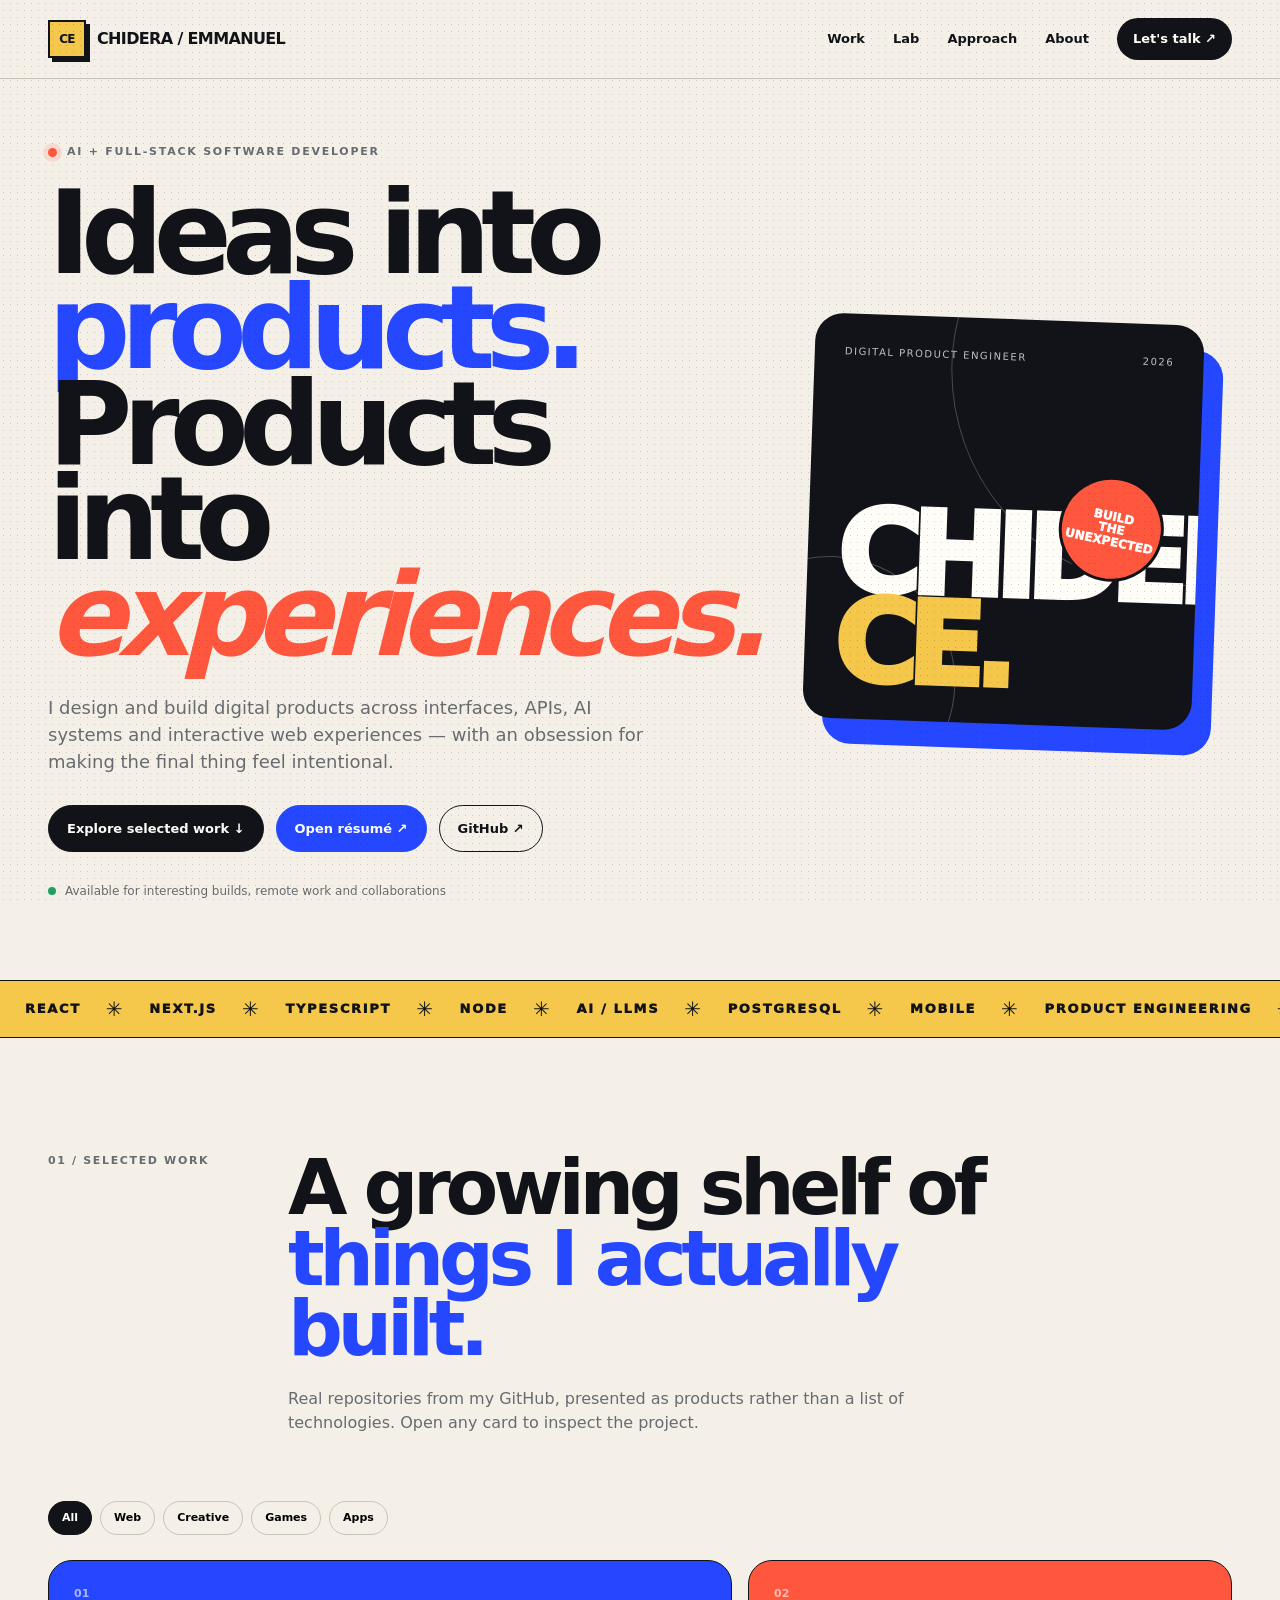
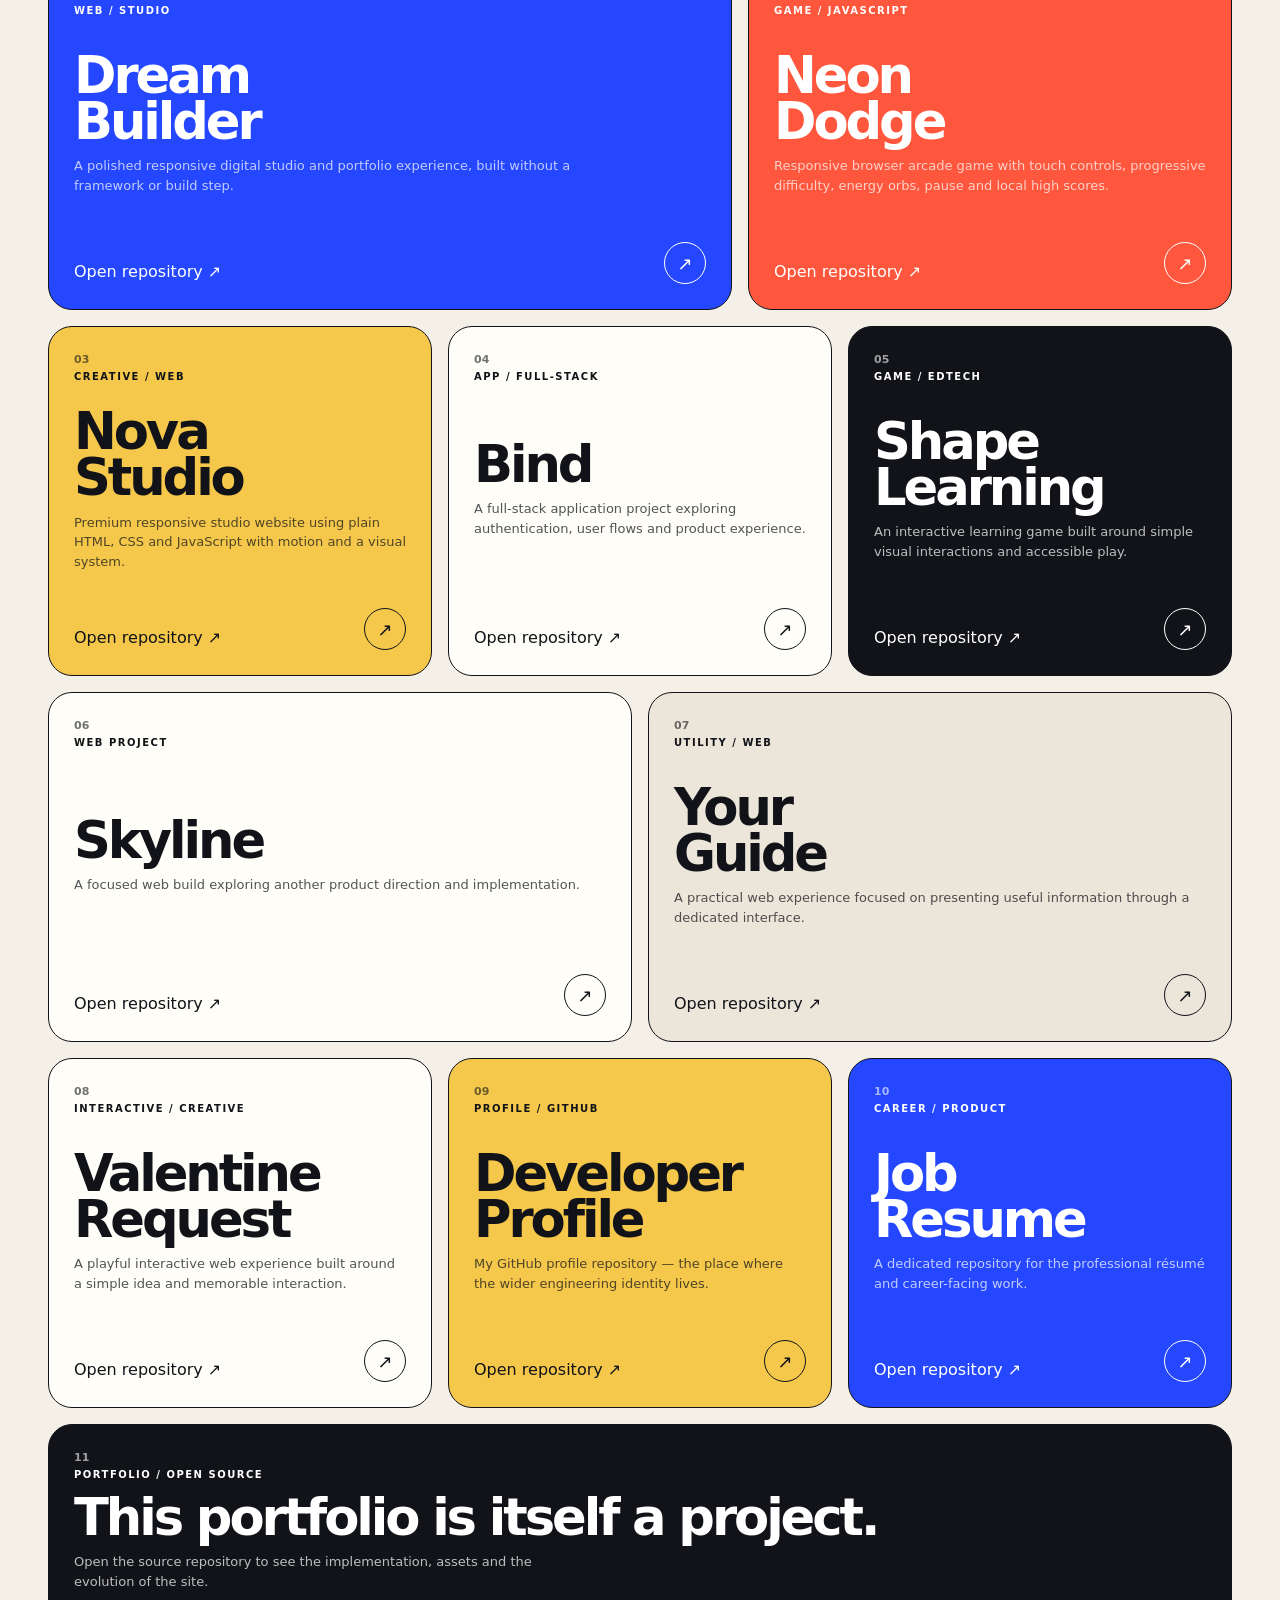
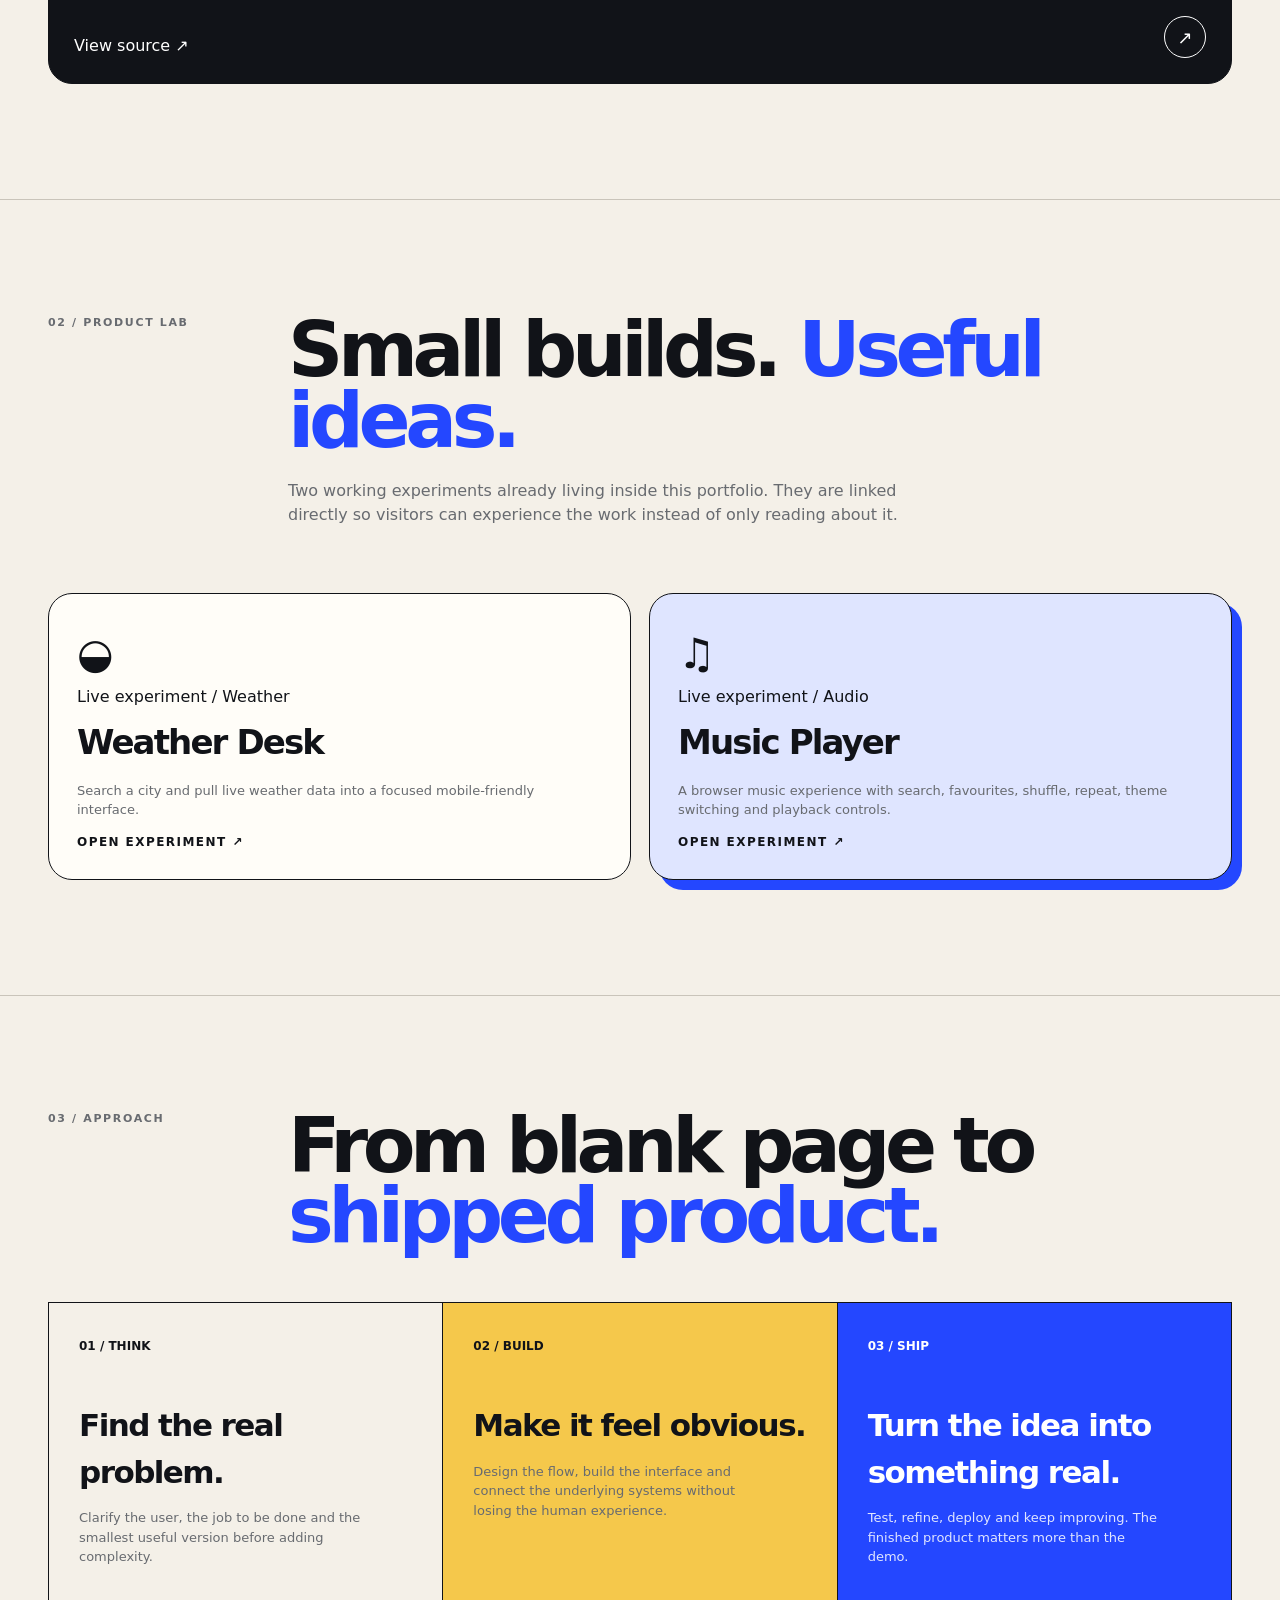
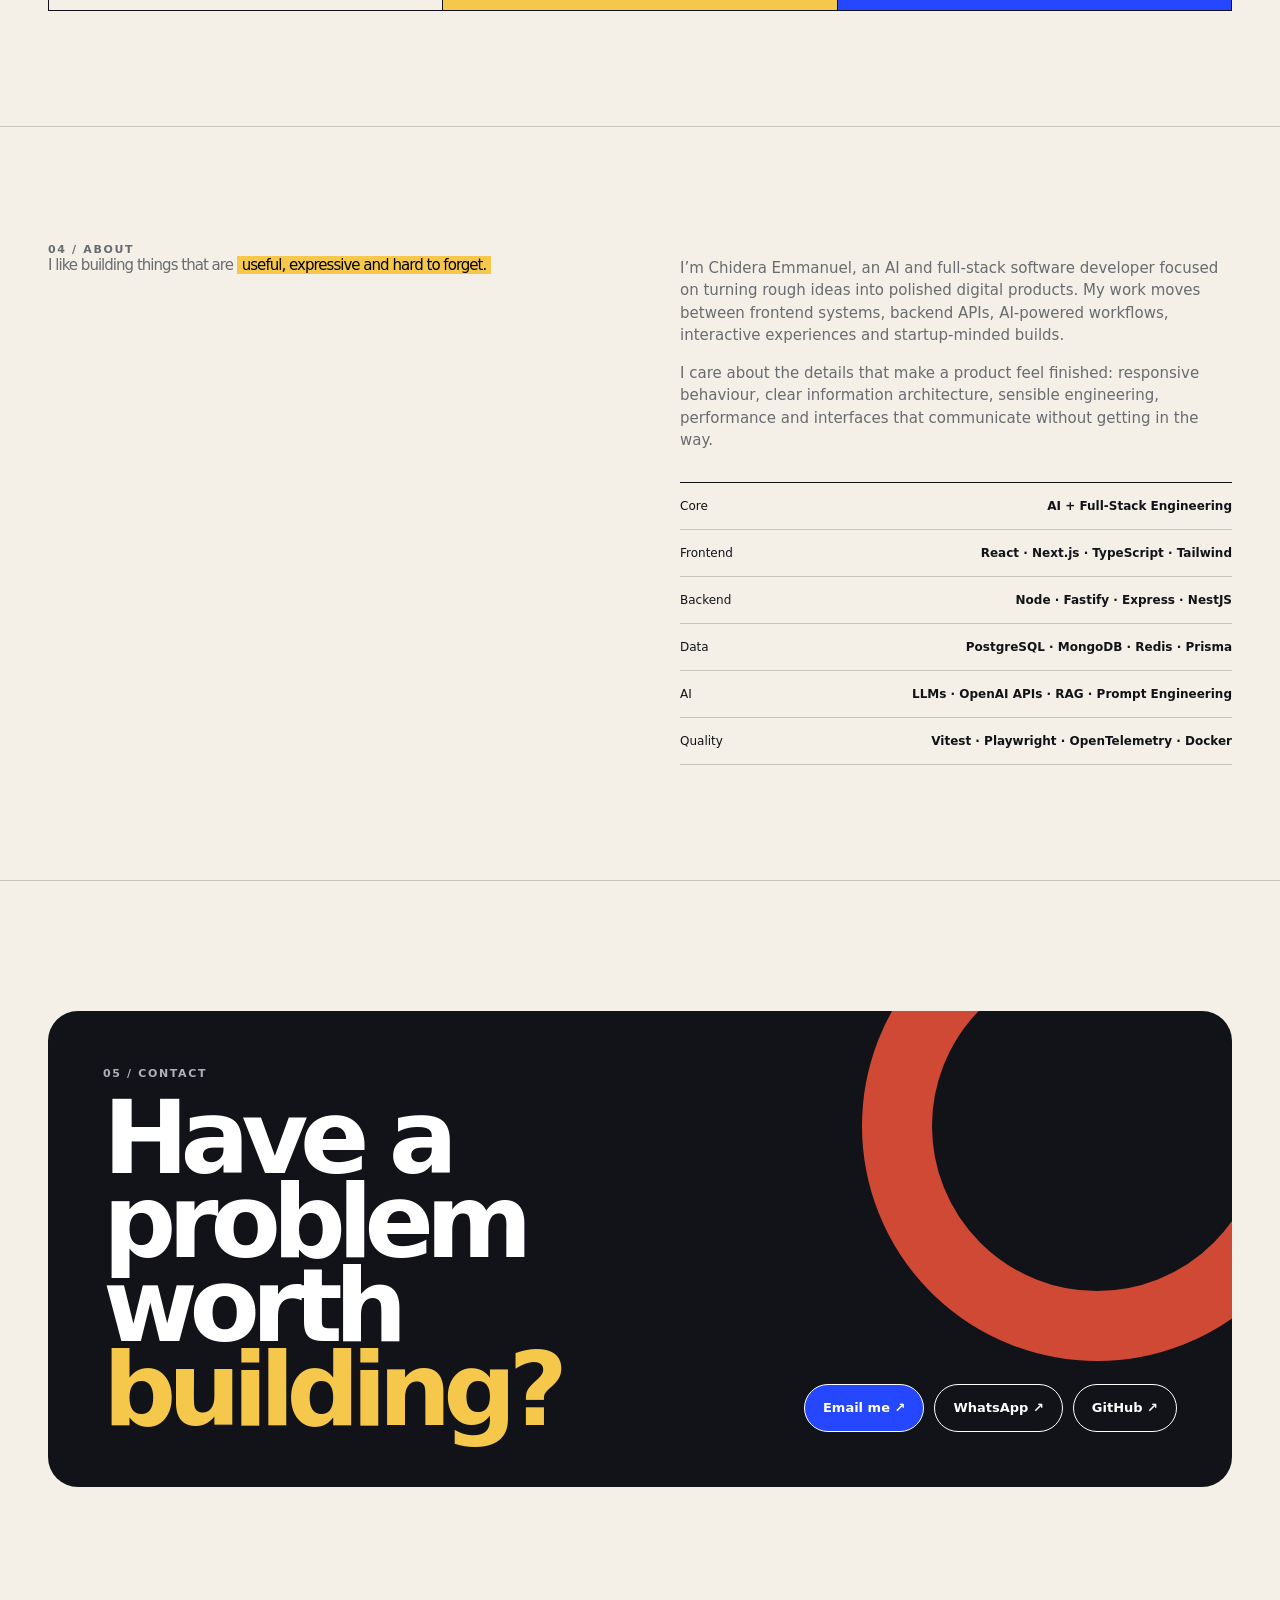
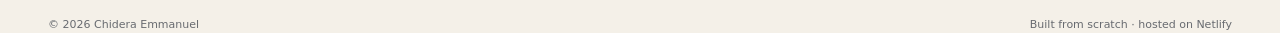
==== commit f68bc689: "Rebuild portfolio homepage with new product-focused visual system" ====
--- a/index.html
+++ b/index.html
@@ -1,15 +1,344 @@
-<!doctype html><html lang="en"><head><meta charset="UTF-8"><meta name="viewport" content="width=device-width,initial-scale=1"><meta name="theme-color" content="#080b0a"><meta name="description" content="Chidera Emmanuel — AI & Full-Stack Software Developer"><title>Chidera Emmanuel — AI & Full-Stack Developer</title><style>
-:root{--bg:#080b0a;--panel:#0e1311;--text:#f4f7f5;--muted:#91a098;--line:#24302a;--a:#19a463;--max:1180px}*{box-sizing:border-box}html{scroll-behavior:smooth}body{margin:0;background:var(--bg);color:var(--text);font-family:Inter,system-ui,-apple-system,Segoe UI,sans-serif;line-height:1.6}a{color:inherit;text-decoration:none}.noise{position:fixed;inset:0;pointer-events:none;opacity:.025;background-image:url("data:image/svg+xml,%3Csvg xmlns='http://www.w3.org/2000/svg' width='160' height='160'%3E%3Cfilter id='n'%3E%3CfeTurbulence baseFrequency='.9' numOctaves='3'/%3E%3C/filter%3E%3Crect width='100%25' height='100%25' filter='url(%23n)'/%3E%3C/svg%3E");z-index:10}.head{height:76px;position:sticky;top:0;z-index:20;display:flex;align-items:center;justify-content:space-between;max-width:var(--max);margin:auto;padding:0 28px;background:#080b0add;backdrop-filter:blur(18px);border-bottom:1px solid #ffffff08}.brand{display:flex;align-items:center;gap:10px;font-weight:700}.mark{display:grid;place-items:center;width:36px;height:36px;border:1px solid var(--a);border-radius:10px;color:var(--a);font-size:12px}nav{display:flex;gap:28px;align-items:center;color:var(--muted);font-size:14px}nav a:hover{color:#fff}.navcta{border:1px solid var(--line);padding:8px 13px;border-radius:9px;color:#fff}.menu{display:none;background:none;border:0;color:#fff;font-size:23px}.sec{max-width:var(--max);margin:auto;padding:110px 28px}.hero{min-height:calc(100vh - 76px);display:grid;grid-template-columns:1.2fr .8fr;align-items:center;gap:40px;padding-top:65px}.eyebrow,.tag,.label{font-size:11px;letter-spacing:.16em;text-transform:uppercase}.eyebrow{color:var(--muted);display:flex;gap:8px;align-items:center}.eyebrow i{width:7px;height:7px;border-radius:50%;background:var(--a);box-shadow:0 0 16px #19a463}.hero h1{font-size:clamp(54px,8vw,105px);line-height:.94;letter-spacing:-.07em;margin:24px 0;font-weight:760}.hero h1 em,h2 em{font-style:normal;color:var(--a)}.lead{max-width:620px;color:var(--muted);font-size:18px}.actions{display:flex;gap:10px;margin:32px 0}.btn{display:inline-flex;align-items:center;justify-content:center;padding:13px 18px;border:1px solid var(--line);border-radius:10px;font-size:14px;font-weight:650}.primary{background:var(--a);border-color:var(--a);color:#06120c}.primary:hover{box-shadow:0 12px 30px #19a4632b}.secondary:hover{border-color:#415149}.chips{display:flex;flex-wrap:wrap;gap:7px}.chips span{font-size:12px;color:#728078;border:1px solid var(--line);padding:5px 8px;border-radius:7px}.orb{height:480px;position:relative;display:grid;place-items:center}.orbit{position:absolute;border:1px solid #19a46333;border-radius:50%;transform:rotate(-20deg)}.o1{width:350px;height:350px}.o2{width:490px;height:170px}.core{width:165px;height:165px;border-radius:50%;display:flex;flex-direction:column;align-items:center;justify-content:center;border:1px solid #19a46388;background:radial-gradient(circle,#173b2b,#0b1711 55%,#080b0a 73%);box-shadow:0 0 70px #19a4631f}.core b{font-size:48px;letter-spacing:-.08em}.core small{font-size:8px;color:var(--muted);letter-spacing:.18em}.float{position:absolute;border:1px solid var(--line);background:var(--panel);padding:8px 11px;border-radius:8px;color:var(--a);font-weight:700;font-size:12px}.f1{top:16%;right:10%}.f2{bottom:17%;left:8%}.f3{top:46%;right:0}.stats{padding-top:0;display:grid;grid-template-columns:repeat(4,1fr);gap:20px}.stat{border-top:1px solid var(--line);padding:18px 5px}.stat b{display:block;font-size:14px}.stat span{font-size:11px;color:var(--muted)}.split{border-top:1px solid var(--line);display:grid;grid-template-columns:210px 1fr;gap:65px}.label{color:#627068}.content h2,.projects h2,.contact h2{font-size:clamp(38px,5vw,70px);line-height:1;letter-spacing:-.055em;margin:0 0 28px}.content p{color:var(--muted);max-width:740px;font-size:16px}.links{display:flex;gap:20px;flex-wrap:wrap;margin-top:28px}.links a{font-size:13px;border-bottom:1px solid var(--a);padding-bottom:3px}.skills{display:grid;grid-template-columns:repeat(2,1fr);gap:1px;background:var(--line);border:1px solid var(--line)}.skill{background:var(--bg);padding:24px;min-height:140px;display:flex;flex-direction:column;justify-content:space-between}.skill b{font-size:10px;color:var(--a)}.skill strong{font-size:18px}.skill span{font-size:12px;color:var(--muted)}.project-head{display:flex;justify-content:space-between;align-items:end;margin:24px 0 42px}.project-head>a{color:var(--a);font-size:13px;border-bottom:1px solid #19a46388;padding-bottom:4px}.grid{display:grid;grid-template-columns:repeat(2,1fr);gap:14px}.card{min-height:280px;padding:28px;background:var(--panel);border:1px solid var(--line);border-radius:14px;display:flex;flex-direction:column;justify-content:space-between;transition:.25s}.card:hover{transform:translateY(-5px);border-color:#19a46388;background:#111814}.card.featured{background:linear-gradient(145deg,#10251a,#0e1311)}.num{font-size:12px;color:#506058;margin-bottom:30px}.card h3{font-size:29px;letter-spacing:-.04em;margin:10px 0}.card p{color:var(--muted);font-size:14px}.card>a{color:var(--a);font-size:12px;margin-top:18px}.quote{border-top:1px solid var(--line);padding-left:275px}.quote p{font-size:clamp(28px,4vw,52px);line-height:1.08;letter-spacing:-.045em;margin:0 0 20px}.quote span{color:var(--muted);font-size:12px}.contactbox{border:1px solid var(--line);border-radius:16px;padding:46px;background:radial-gradient(circle at 85% 20%,#19a46321,transparent 35%),var(--panel);display:flex;justify-content:space-between;align-items:end;gap:30px}.contact h2{margin:12px 0 0}.contact-actions{display:flex;gap:10px;flex-wrap:wrap}footer{max-width:var(--max);margin:auto;border-top:1px solid var(--line);padding:24px 28px 34px;display:flex;justify-content:space-between;color:#5e6a63;font-size:11px}.reveal{opacity:0;transform:translateY(16px);transition:.7s}.show{opacity:1;transform:none}
-@media(max-width:850px){.head{padding:0 20px}nav{display:none;position:absolute;top:76px;left:0;right:0;padding:10px 20px;background:#080b0a;flex-direction:column;align-items:stretch;border-bottom:1px solid var(--line);gap:0}nav.open{display:flex}nav a{padding:12px 0}.menu{display:block}.hero{grid-template-columns:1fr}.orb{display:none}.stats{grid-template-columns:1fr 1fr}.split{grid-template-columns:1fr;gap:28px}.quote{padding-left:0}.contactbox{flex-direction:column;align-items:flex-start}}
-@media(max-width:540px){.sec{padding:78px 20px}.hero h1{font-size:54px}.lead{font-size:16px}.actions{flex-direction:column}.skills,.grid{grid-template-columns:1fr}.card{min-height:250px}.project-head{display:block}.project-head>a{display:inline-block;margin-top:5px}.contactbox{padding:30px}.contact h2{font-size:43px}footer{margin:0 20px;padding-left:0;padding-right:0;flex-direction:column;gap:10px}}
-@media(prefers-reduced-motion:reduce){html{scroll-behavior:auto}.reveal{opacity:1;transform:none;transition:none}}
-</style></head><body><div class="noise"></div><header class="head"><a class="brand" href="#top"><span class="mark">CE</span>Chidera Emmanuel</a><button class="menu" id="menu" aria-label="Open navigation">☰</button><nav id="nav"><a href="#about">About</a><a href="#stack">Stack</a><a href="#projects">Projects</a><a href="#contact">Contact</a><a class="navcta" href="MY-RESUME.pdf" target="_blank">Resume ↗</a></nav></header><main id="top">
-<section class="hero sec"><div class="reveal"><div class="eyebrow"><i></i> Available for opportunities</div><h1>I build software<br><em>people remember.</em></h1><p class="lead">AI & Full-Stack Software Developer focused on clean interfaces, reliable systems, and products that turn ideas into something people can actually use.</p><div class="actions"><a class="btn primary" href="#projects">Explore my work ↓</a><a class="btn secondary" href="MY-RESUME.pdf" target="_blank">View résumé ↗</a></div><div class="chips"><span>React</span><span>Next.js</span><span>TypeScript</span><span>Node.js</span><span>AI</span></div></div><div class="orb reveal"><div class="orbit o1"></div><div class="orbit o2"></div><div class="core"><b>CE</b><small>BUILD / SHIP / ITERATE</small></div><span class="float f1">AI</span><span class="float f2">TS</span><span class="float f3">∞</span></div></section>
-<section class="stats sec reveal"><div class="stat"><b>AI + Full-Stack</b><span>Core focus</span></div><div class="stat"><b>Product-minded</b><span>How I build</span></div><div class="stat"><b>Web + Mobile</b><span>Platforms</span></div><div class="stat"><b>Nigeria → Global</b><span>Remote-ready</span></div></section>
-<section id="about" class="sec split"><div class="label reveal">01 / ABOUT</div><div class="content reveal"><h2>Engineering with a<br><em>builder's mindset.</em></h2><p>I’m Chidera Emmanuel, a developer who enjoys taking a rough idea and turning it into a polished, working product. My work spans frontend experiences, backend APIs, AI-powered features, and practical startup products.</p><p>I care about the details that make software feel finished: responsive layouts, clear flows, sensible architecture, performance, accessibility, and interfaces that do not get in the user's way.</p><div class="links"><a href="mailto:chideraemmanuelokpala@gmail.com">Email me ↗</a><a href="https://wa.me/2347042879150" target="_blank">WhatsApp ↗</a><a href="https://github.com/ChideraEmmanuelCE" target="_blank">GitHub ↗</a></div></div></section>
-<section id="stack" class="sec split"><div class="label reveal">02 / TOOLKIT</div><div><div class="content reveal"><h2>The tools behind<br><em>the work.</em></h2><p>From interface to infrastructure, I prefer a practical stack that lets me move quickly without sacrificing maintainability.</p></div><div class="skills reveal"><div class="skill"><b>01</b><strong>Frontend</strong><span>React · Next.js · TypeScript · Tailwind</span></div><div class="skill"><b>02</b><strong>Backend</strong><span>Node.js · Fastify · Express · NestJS</span></div><div class="skill"><b>03</b><strong>Data</strong><span>PostgreSQL · MongoDB · Redis · Prisma</span></div><div class="skill"><b>04</b><strong>AI Engineering</strong><span>LLMs · OpenAI APIs · RAG · Prompt Engineering</span></div><div class="skill"><b>05</b><strong>Quality</strong><span>Vitest · Playwright · OpenTelemetry</span></div><div class="skill"><b>06</b><strong>DevOps</strong><span>Git · GitHub · Docker · REST APIs</span></div></div></div></section>
-<section id="projects" class="sec projects"><div class="label reveal">03 / SELECTED WORK</div><div class="project-head reveal"><h2>Things I've<br><em>built.</em></h2><a href="https://github.com/ChideraEmmanuelCE?tab=repositories" target="_blank">View all repositories ↗</a></div><div class="grid">
-<article class="card featured reveal"><div><div class="num">01</div><span class="tag">PRODUCT / WEB</span><h3>Dream Builder</h3><p>A focused web project built around turning an idea into an engaging digital experience.</p></div><a href="https://github.com/ChideraEmmanuelCE/Dream-builder" target="_blank">Open repository ↗</a></article><article class="card  reveal"><div><div class="num">02</div><span class="tag">GAME / JAVASCRIPT</span><h3>Neon Dodge</h3><p>A responsive browser arcade game with touch controls, progressive difficulty, scoring and replay.</p></div><a href="https://github.com/ChideraEmmanuelCE/Brain-connect" target="_blank">Open repository ↗</a></article><article class="card  reveal"><div><div class="num">03</div><span class="tag">CREATIVE TECH</span><h3>Nova Studio</h3><p>A polished creative-tech landing experience with a responsive, animated interface.</p></div><a href="https://github.com/ChideraEmmanuelCE/nova-studio-" target="_blank">Open repository ↗</a></article><article class="card  reveal"><div><div class="num">04</div><span class="tag">APP / FULL-STACK</span><h3>Bind</h3><p>A full-stack application project exploring authentication, user flows and product experiences.</p></div><a href="https://github.com/ChideraEmmanuelCE/bind-app" target="_blank">Open repository ↗</a></article><article class="card  reveal"><div><div class="num">05</div><span class="tag">EDTECH / GAME</span><h3>Shape Learning Game</h3><p>An interactive learning-focused game project designed around simple, engaging interactions.</p></div><a href="https://github.com/ChideraEmmanuelCE/shape-learning-game" target="_blank">Open repository ↗</a></article><article class="card  reveal"><div><div class="num">06</div><span class="tag">WEB PROJECT</span><h3>Skyline</h3><p>A web project demonstrating another product direction and implementation.</p></div><a href="https://github.com/ChideraEmmanuelCE/skyline" target="_blank">Open repository ↗</a></article><article class="card  reveal"><div><div class="num">07</div><span class="tag">WEB PROJECT</span><h3>Your Guide</h3><p>A practical web project focused on presenting useful information through a dedicated experience.</p></div><a href="https://github.com/ChideraEmmanuelCE/Your-guide" target="_blank">Open repository ↗</a></article><article class="card  reveal"><div><div class="num">08</div><span class="tag">INTERACTIVE WEB</span><h3>Valentine Request</h3><p>A small interactive experience built to make a simple personal idea feel memorable.</p></div><a href="https://github.com/ChideraEmmanuelCE/Valentine-Request" target="_blank">Open repository ↗</a></article>
-</div></section>
-<section class="sec split"><div class="label reveal">04 / APPROACH</div><div class="quote reveal"><p>“Good software is not just code that works. It is an experience that makes the right thing feel obvious.”</p><span>— Chidera Emmanuel</span></div></section>
-<section id="contact" class="sec contact"><div class="label reveal">05 / CONTACT</div><div class="contactbox reveal"><div><span class="tag">LET'S BUILD</span><h2>Have an idea?<br><em>Let's make it real.</em></h2></div><div class="contact-actions"><a class="btn primary" href="mailto:chideraemmanuelokpala@gmail.com">Start a conversation ↗</a><a class="btn secondary" href="https://github.com/ChideraEmmanuelCE" target="_blank">GitHub ↗</a></div></div></section></main><footer><span>© 2026 Chidera Emmanuel</span><span>Built with intention.</span></footer><script>const m=document.getElementById('menu'),n=document.getElementById('nav');m.onclick=()=>n.classList.toggle('open');n.querySelectorAll('a').forEach(a=>a.onclick=()=>n.classList.remove('open'));const io=new IntersectionObserver(es=>es.forEach(e=>{if(e.isIntersecting){e.target.classList.add('show');io.unobserve(e.target)}}),{threshold:.12});document.querySelectorAll('.reveal').forEach(e=>io.observe(e));</script></body></html>+<!doctype html>
+<html lang="en">
+<head>
+<meta charset="utf-8">
+<meta name="viewport" content="width=device-width,initial-scale=1">
+<meta name="theme-color" content="#f4f0e8">
+<meta name="description" content="Chidera Emmanuel — AI & Full-Stack Software Developer. Products, experiments and selected work.">
+<title>Chidera Emmanuel — Digital Product Engineer</title>
+<style>
+:root{
+  --paper:#f4f0e8;--paper2:#ebe5da;--ink:#111318;--muted:#686b70;
+  --blue:#2447ff;--red:#ff573d;--yellow:#f5c84b;--line:#c9c4ba;
+  --white:#fffdf8;--shadow:0 18px 50px rgba(17,19,24,.10);
+  --radius:24px;--max:1240px;
+}
+*{box-sizing:border-box}
+html{scroll-behavior:smooth}
+body{margin:0;background:var(--paper);color:var(--ink);font-family:Inter,ui-sans-serif,system-ui,-apple-system,BlinkMacSystemFont,"Segoe UI",sans-serif;line-height:1.5}
+body:before{content:"";position:fixed;inset:0;pointer-events:none;opacity:.18;background-image:radial-gradient(#111318 .55px,transparent .55px);background-size:7px 7px;z-index:50}
+a{color:inherit;text-decoration:none}
+button{font:inherit}
+.wrap{max-width:var(--max);margin:auto;padding:0 28px}
+.top{position:sticky;top:0;z-index:40;border-bottom:1px solid var(--line);background:rgba(244,240,232,.88);backdrop-filter:blur(18px)}
+.nav{height:78px;display:flex;align-items:center;justify-content:space-between}
+.logo{display:flex;align-items:center;gap:11px;font-weight:900;letter-spacing:-.04em}
+.logo-mark{width:38px;height:38px;border:2px solid var(--ink);display:grid;place-items:center;background:var(--yellow);font-size:12px;box-shadow:4px 4px 0 var(--ink)}
+.links{display:flex;gap:28px;align-items:center;font-size:13px;font-weight:750}
+.links a{position:relative}
+.links a:after{content:"";position:absolute;left:0;right:100%;bottom:-5px;height:2px;background:var(--blue);transition:.25s}
+.links a:hover:after{right:0}
+.nav-cta{background:var(--ink);color:var(--white);padding:11px 16px;border-radius:999px}
+.menu{display:none;border:0;background:none;font-size:24px}
+.hero{min-height:calc(100vh - 78px);display:grid;grid-template-columns:1.08fr .92fr;gap:50px;align-items:center;padding-top:65px;padding-bottom:80px}
+.kicker{display:flex;align-items:center;gap:10px;font-size:11px;text-transform:uppercase;letter-spacing:.16em;font-weight:850;color:var(--muted)}
+.kicker i{width:9px;height:9px;border-radius:50%;background:var(--red);display:inline-block;box-shadow:0 0 0 5px #ff573d22}
+.hero h1{font-size:clamp(64px,9vw,128px);line-height:.83;letter-spacing:-.085em;margin:25px 0 30px;max-width:780px}
+.hero h1 .blue{color:var(--blue)}
+.hero h1 .red{color:var(--red);font-style:italic}
+.intro{font-size:18px;color:var(--muted);max-width:610px}
+.hero-actions{display:flex;gap:12px;flex-wrap:wrap;margin:30px 0}
+.btn{display:inline-flex;align-items:center;gap:9px;padding:13px 18px;border:1.5px solid var(--ink);border-radius:999px;font-weight:800;font-size:13px;transition:.2s}
+.btn:hover{transform:translateY(-2px)}
+.btn.dark{background:var(--ink);color:var(--white)}
+.btn.blue{background:var(--blue);border-color:var(--blue);color:white}
+.btn.light{background:transparent}
+.avail{display:flex;align-items:center;gap:9px;color:var(--muted);font-size:12px}
+.avail span{width:8px;height:8px;background:#19a463;border-radius:50%}
+.poster{position:relative;min-height:520px;display:grid;place-items:center}
+.poster-card{width:min(470px,100%);aspect-ratio:1/1.04;background:var(--ink);color:var(--white);border-radius:28px;padding:30px;position:relative;overflow:hidden;box-shadow:20px 25px 0 var(--blue);transform:rotate(2deg)}
+.poster-card:before,.poster-card:after{content:"";position:absolute;border:1px solid #ffffff3a;border-radius:50%}
+.poster-card:before{width:430px;height:430px;right:-180px;top:-170px}
+.poster-card:after{width:250px;height:250px;left:-100px;bottom:-90px}
+.poster-top{display:flex;justify-content:space-between;position:relative;z-index:2;font-size:10px;letter-spacing:.15em;text-transform:uppercase;color:#bfc2ca}
+.poster-big{position:absolute;left:28px;right:28px;bottom:30px;font-size:clamp(75px,9vw,125px);line-height:.78;letter-spacing:-.1em;font-weight:950;z-index:2}
+.poster-big em{display:block;color:var(--yellow);font-style:normal}
+.poster-sticker{position:absolute;right:34px;top:38%;width:105px;height:105px;border-radius:50%;background:var(--red);color:white;display:grid;place-items:center;text-align:center;font-weight:950;font-size:12px;line-height:1.05;transform:rotate(10deg);z-index:3;border:3px solid var(--ink)}
+.marquee{border-top:1px solid var(--ink);border-bottom:1px solid var(--ink);overflow:hidden;background:var(--yellow)}
+.marquee-track{display:flex;width:max-content;animation:move 22s linear infinite}
+.marquee span{font-size:13px;font-weight:950;letter-spacing:.13em;text-transform:uppercase;padding:13px 25px;display:flex;align-items:center;gap:25px}
+.marquee b{font-size:20px}
+@keyframes move{to{transform:translateX(-50%)}}
+.section{padding:115px 0;border-bottom:1px solid var(--line)}
+.section-head{display:grid;grid-template-columns:190px 1fr;gap:50px;margin-bottom:50px}
+.eyebrow{font-size:11px;letter-spacing:.15em;text-transform:uppercase;font-weight:900;color:var(--muted)}
+.section-title{font-size:clamp(43px,6vw,78px);line-height:.92;letter-spacing:-.07em;margin:0;max-width:800px}
+.section-title span{color:var(--blue)}
+.section-copy{color:var(--muted);max-width:650px;font-size:16px;margin-top:22px}
+.work-grid{display:grid;grid-template-columns:repeat(12,1fr);gap:16px}
+.work{background:var(--white);border:1px solid var(--ink);border-radius:var(--radius);min-height:350px;padding:25px;display:flex;flex-direction:column;justify-content:space-between;position:relative;overflow:hidden;transition:.25s}
+.work:hover{transform:translateY(-7px);box-shadow:var(--shadow)}
+.work:nth-child(1){grid-column:span 7;background:var(--blue);color:white}
+.work:nth-child(2){grid-column:span 5;background:var(--red);color:white}
+.work:nth-child(3){grid-column:span 4;background:var(--yellow)}
+.work:nth-child(4){grid-column:span 4}
+.work:nth-child(5){grid-column:span 4;background:var(--ink);color:white}
+.work:nth-child(6){grid-column:span 6}
+.work:nth-child(7){grid-column:span 6;background:var(--paper2)}
+.work:nth-child(8){grid-column:span 4;background:var(--white)}
+.work:nth-child(9){grid-column:span 4;background:var(--yellow)}
+.work:nth-child(10){grid-column:span 4;background:var(--blue);color:white}
+.work:nth-child(11){grid-column:span 12;background:var(--ink);color:white;min-height:260px}
+.work .number{font-size:11px;font-weight:900;opacity:.6}
+.work .kind{font-size:10px;letter-spacing:.15em;text-transform:uppercase;font-weight:900}
+.work h3{font-size:clamp(30px,4vw,56px);line-height:.9;letter-spacing:-.06em;margin:12px 0}
+.work p{font-size:13px;max-width:520px;opacity:.72;margin:0}
+.work-foot{display:flex;justify-content:space-between;align-items:end;gap:15px;margin-top:25px}
+.arrow{width:42px;height:42px;border:1px solid currentColor;border-radius:50%;display:grid;place-items:center;font-size:18px;flex:0 0 auto}
+.work:hover .arrow{background:currentColor;color:var(--ink)}
+.filterbar{display:flex;gap:8px;flex-wrap:wrap;margin:0 0 25px}
+.filter{border:1px solid var(--line);background:transparent;border-radius:999px;padding:8px 13px;font-size:11px;font-weight:850;cursor:pointer}
+.filter.active,.filter:hover{background:var(--ink);border-color:var(--ink);color:white}
+.work.hide{display:none}
+.shelf{display:grid;grid-template-columns:1fr 1fr;gap:18px}
+.shelf-card{min-height:270px;border:1px solid var(--ink);border-radius:var(--radius);padding:28px;background:var(--white);display:flex;flex-direction:column;justify-content:space-between;transition:.25s}
+.shelf-card:hover{box-shadow:10px 10px 0 var(--red);transform:translate(-3px,-3px)}
+.shelf-card:nth-child(2){background:#dfe5ff;box-shadow:10px 10px 0 var(--blue)}
+.shelf-icon{font-size:42px}
+.shelf-card h3{font-size:34px;letter-spacing:-.055em;margin:8px 0}
+.shelf-card p{color:var(--muted);font-size:13px;max-width:500px}
+.shelf-link{font-size:12px;font-weight:900;text-transform:uppercase;letter-spacing:.12em}
+.process{display:grid;grid-template-columns:repeat(3,1fr);gap:1px;background:var(--ink);border:1px solid var(--ink)}
+.step{background:var(--paper);padding:30px;min-height:230px}
+.step:nth-child(2){background:var(--yellow)}
+.step:nth-child(3){background:var(--blue);color:white}
+.step b{font-size:12px}
+.step h3{font-size:31px;letter-spacing:-.05em;margin:45px 0 10px}
+.step p{font-size:13px;color:var(--muted);max-width:300px}
+.step:nth-child(3) p{color:#e0e5ff}
+.about{display:grid;grid-template-columns:1fr 1fr;gap:80px;align-items:start}
+.about-big{font-size:clamp(34px,5vw,65px);line-height:.95;letter-spacing:-.065em;margin:0}
+.about-big mark{background:var(--yellow);padding:0 5px}
+.about p{color:var(--muted);font-size:15px}
+.fact-list{border-top:1px solid var(--ink);margin-top:30px}
+.fact{display:flex;justify-content:space-between;padding:14px 0;border-bottom:1px solid var(--line);font-size:12px}
+.fact strong{font-weight:900}
+.contact{padding:130px 0}
+.contact-box{background:var(--ink);color:white;border-radius:30px;padding:55px;position:relative;overflow:hidden;display:grid;grid-template-columns:1fr auto;gap:40px;align-items:end}
+.contact-box:after{content:"";position:absolute;width:330px;height:330px;border:70px solid var(--red);border-radius:50%;right:-100px;top:-120px;opacity:.8}
+.contact h2{font-size:clamp(55px,8vw,105px);line-height:.82;letter-spacing:-.08em;margin:14px 0 0;position:relative;z-index:2}
+.contact h2 span{color:var(--yellow)}
+.contact-actions{display:flex;gap:10px;flex-wrap:wrap;position:relative;z-index:3}
+.contact .btn{border-color:white}
+.contact .btn.light{color:white}
+footer{padding:25px 0 40px;display:flex;justify-content:space-between;color:var(--muted);font-size:11px}
+@media(max-width:900px){
+  .links{display:none}.menu{display:block}.hero{grid-template-columns:1fr}.poster{min-height:430px}.section-head{grid-template-columns:1fr;gap:15px}.work:nth-child(n){grid-column:span 6}.work:nth-child(11){grid-column:span 12}.about{grid-template-columns:1fr;gap:45px}.contact-box{grid-template-columns:1fr}
+}
+@media(max-width:620px){
+  .wrap{padding:0 18px}.nav{height:68px}.hero{padding-top:50px}.hero h1{font-size:62px}.intro{font-size:16px}.poster{min-height:360px}.poster-card{box-shadow:12px 14px 0 var(--blue)}.poster-big{font-size:76px}.section{padding:78px 0}.section-title{font-size:48px}.work:nth-child(n){grid-column:span 12;min-height:285px}.shelf,.process{grid-template-columns:1fr}.contact{padding:80px 0}.contact-box{padding:30px}.contact h2{font-size:57px}footer{flex-direction:column;gap:8px}
+}
+@media(prefers-reduced-motion:reduce){html{scroll-behavior:auto}.marquee-track{animation:none}}
+</style>
+</head>
+<body>
+<header class="top">
+  <div class="wrap nav">
+    <a class="logo" href="#top"><span class="logo-mark">CE</span><span>CHIDERA / EMMANUEL</span></a>
+    <nav class="links">
+      <a href="#work">Work</a><a href="#lab">Lab</a><a href="#approach">Approach</a><a href="#about">About</a><a href="#contact" class="nav-cta">Let's talk ↗</a>
+    </nav>
+    <button class="menu" onclick="document.querySelector('.links').classList.toggle('mobile')" aria-label="Open menu">☰</button>
+  </div>
+</header>
+
+<main id="top">
+<section class="wrap hero">
+  <div>
+    <div class="kicker"><i></i> AI + Full-Stack Software Developer</div>
+    <h1>Ideas into <span class="blue">products.</span><br>Products into <span class="red">experiences.</span></h1>
+    <p class="intro">I design and build digital products across interfaces, APIs, AI systems and interactive web experiences — with an obsession for making the final thing feel intentional.</p>
+    <div class="hero-actions">
+      <a class="btn dark" href="#work">Explore selected work ↓</a>
+      <a class="btn blue" href="MY-RESUME.pdf" target="_blank" rel="noopener">Open résumé ↗</a>
+      <a class="btn light" href="https://github.com/ChideraEmmanuelCE" target="_blank" rel="noopener">GitHub ↗</a>
+    </div>
+    <div class="avail"><span></span> Available for interesting builds, remote work and collaborations</div>
+  </div>
+  <div class="poster" aria-label="Chidera Emmanuel digital studio poster">
+    <div class="poster-card">
+      <div class="poster-top"><span>Digital product engineer</span><span>2026</span></div>
+      <div class="poster-sticker">BUILD<br>THE<br>UNEXPECTED</div>
+      <div class="poster-big">CHIDERA<em>CE.</em></div>
+    </div>
+  </div>
+</section>
+
+<div class="marquee"><div class="marquee-track">
+  <span>REACT <b>✳</b> NEXT.JS <b>✳</b> TYPESCRIPT <b>✳</b> NODE <b>✳</b> AI / LLMs <b>✳</b> POSTGRESQL <b>✳</b> MOBILE <b>✳</b> PRODUCT ENGINEERING <b>✳</b></span>
+  <span>REACT <b>✳</b> NEXT.JS <b>✳</b> TYPESCRIPT <b>✳</b> NODE <b>✳</b> AI / LLMs <b>✳</b> POSTGRESQL <b>✳</b> MOBILE <b>✳</b> PRODUCT ENGINEERING <b>✳</b></span>
+</div></div>
+
+<section id="work" class="section">
+  <div class="wrap">
+    <div class="section-head">
+      <div class="eyebrow">01 / Selected work</div>
+      <div>
+        <h2 class="section-title">A growing shelf of <span>things I actually built.</span></h2>
+        <p class="section-copy">Real repositories from my GitHub, presented as products rather than a list of technologies. Open any card to inspect the project.</p>
+      </div>
+    </div>
+    <div class="filterbar">
+      <button class="filter active" data-filter="all">All</button>
+      <button class="filter" data-filter="web">Web</button>
+      <button class="filter" data-filter="creative">Creative</button>
+      <button class="filter" data-filter="game">Games</button>
+      <button class="filter" data-filter="app">Apps</button>
+    </div>
+    <div class="work-grid">
+      <a class="work" data-cat="web" href="https://github.com/ChideraEmmanuelCE/Dream-builder" target="_blank" rel="noopener">
+        <div><div class="number">01</div><div class="kind">Web / Studio</div></div>
+        <div><h3>Dream<br>Builder</h3><p>A polished responsive digital studio and portfolio experience, built without a framework or build step.</p></div>
+        <div class="work-foot"><span>Open repository ↗</span><span class="arrow">↗</span></div>
+      </a>
+      <a class="work" data-cat="game" href="https://github.com/ChideraEmmanuelCE/Brain-connect" target="_blank" rel="noopener">
+        <div><div class="number">02</div><div class="kind">Game / JavaScript</div></div>
+        <div><h3>Neon<br>Dodge</h3><p>Responsive browser arcade game with touch controls, progressive difficulty, energy orbs, pause and local high scores.</p></div>
+        <div class="work-foot"><span>Open repository ↗</span><span class="arrow">↗</span></div>
+      </a>
+      <a class="work" data-cat="creative" href="https://github.com/ChideraEmmanuelCE/nova-studio-" target="_blank" rel="noopener">
+        <div><div class="number">03</div><div class="kind">Creative / Web</div></div>
+        <div><h3>Nova<br>Studio</h3><p>Premium responsive studio website using plain HTML, CSS and JavaScript with motion and a visual system.</p></div>
+        <div class="work-foot"><span>Open repository ↗</span><span class="arrow">↗</span></div>
+      </a>
+      <a class="work" data-cat="app" href="https://github.com/ChideraEmmanuelCE/bind-app" target="_blank" rel="noopener">
+        <div><div class="number">04</div><div class="kind">App / Full-stack</div></div>
+        <div><h3>Bind</h3><p>A full-stack application project exploring authentication, user flows and product experience.</p></div>
+        <div class="work-foot"><span>Open repository ↗</span><span class="arrow">↗</span></div>
+      </a>
+      <a class="work" data-cat="game" href="https://github.com/ChideraEmmanuelCE/shape-learning-game" target="_blank" rel="noopener">
+        <div><div class="number">05</div><div class="kind">Game / EdTech</div></div>
+        <div><h3>Shape<br>Learning</h3><p>An interactive learning game built around simple visual interactions and accessible play.</p></div>
+        <div class="work-foot"><span>Open repository ↗</span><span class="arrow">↗</span></div>
+      </a>
+      <a class="work" data-cat="web" href="https://github.com/ChideraEmmanuelCE/skyline" target="_blank" rel="noopener">
+        <div><div class="number">06</div><div class="kind">Web Project</div></div>
+        <div><h3>Skyline</h3><p>A focused web build exploring another product direction and implementation.</p></div>
+        <div class="work-foot"><span>Open repository ↗</span><span class="arrow">↗</span></div>
+      </a>
+      <a class="work" data-cat="web" href="https://github.com/ChideraEmmanuelCE/Your-guide" target="_blank" rel="noopener">
+        <div><div class="number">07</div><div class="kind">Utility / Web</div></div>
+        <div><h3>Your<br>Guide</h3><p>A practical web experience focused on presenting useful information through a dedicated interface.</p></div>
+        <div class="work-foot"><span>Open repository ↗</span><span class="arrow">↗</span></div>
+      </a>
+      <a class="work" data-cat="creative" href="https://github.com/ChideraEmmanuelCE/Valentine-Request" target="_blank" rel="noopener">
+        <div><div class="number">08</div><div class="kind">Interactive / Creative</div></div>
+        <div><h3>Valentine<br>Request</h3><p>A playful interactive web experience built around a simple idea and memorable interaction.</p></div>
+        <div class="work-foot"><span>Open repository ↗</span><span class="arrow">↗</span></div>
+      </a>
+      <a class="work" data-cat="creative" href="https://github.com/ChideraEmmanuelCE/ChideraEmmanuelCE" target="_blank" rel="noopener">
+        <div><div class="number">09</div><div class="kind">Profile / GitHub</div></div>
+        <div><h3>Developer<br>Profile</h3><p>My GitHub profile repository — the place where the wider engineering identity lives.</p></div>
+        <div class="work-foot"><span>Open repository ↗</span><span class="arrow">↗</span></div>
+      </a>
+      <a class="work" data-cat="app" href="https://github.com/ChideraEmmanuelCE/Job-Resume" target="_blank" rel="noopener">
+        <div><div class="number">10</div><div class="kind">Career / Product</div></div>
+        <div><h3>Job<br>Resume</h3><p>A dedicated repository for the professional résumé and career-facing work.</p></div>
+        <div class="work-foot"><span>Open repository ↗</span><span class="arrow">↗</span></div>
+      </a>
+      <a class="work" data-cat="web" href="https://github.com/ChideraEmmanuelCE/My-Portfolio" target="_blank" rel="noopener">
+        <div><div class="number">11</div><div class="kind">Portfolio / Open Source</div></div>
+        <div><h3>This portfolio is itself a project.</h3><p>Open the source repository to see the implementation, assets and the evolution of the site.</p></div>
+        <div class="work-foot"><span>View source ↗</span><span class="arrow">↗</span></div>
+      </a>
+    </div>
+  </div>
+</section>
+
+<section id="lab" class="section">
+  <div class="wrap">
+    <div class="section-head">
+      <div class="eyebrow">02 / Product lab</div>
+      <div>
+        <h2 class="section-title">Small builds. <span>Useful ideas.</span></h2>
+        <p class="section-copy">Two working experiments already living inside this portfolio. They are linked directly so visitors can experience the work instead of only reading about it.</p>
+      </div>
+    </div>
+    <div class="shelf">
+      <a class="shelf-card" href="weather.html">
+        <div class="shelf-icon">◒</div>
+        <div><div class="kind">Live experiment / Weather</div><h3>Weather Desk</h3><p>Search a city and pull live weather data into a focused mobile-friendly interface.</p></div>
+        <span class="shelf-link">Open experiment ↗</span>
+      </a>
+      <a class="shelf-card" href="music.html">
+        <div class="shelf-icon">♫</div>
+        <div><div class="kind">Live experiment / Audio</div><h3>Music Player</h3><p>A browser music experience with search, favourites, shuffle, repeat, theme switching and playback controls.</p></div>
+        <span class="shelf-link">Open experiment ↗</span>
+      </a>
+    </div>
+  </div>
+</section>
+
+<section id="approach" class="section">
+  <div class="wrap">
+    <div class="section-head">
+      <div class="eyebrow">03 / Approach</div>
+      <div><h2 class="section-title">From blank page to <span>shipped product.</span></h2></div>
+    </div>
+    <div class="process">
+      <article class="step"><b>01 / THINK</b><h3>Find the real problem.</h3><p>Clarify the user, the job to be done and the smallest useful version before adding complexity.</p></article>
+      <article class="step"><b>02 / BUILD</b><h3>Make it feel obvious.</h3><p>Design the flow, build the interface and connect the underlying systems without losing the human experience.</p></article>
+      <article class="step"><b>03 / SHIP</b><h3>Turn the idea into something real.</h3><p>Test, refine, deploy and keep improving. The finished product matters more than the demo.</p></article>
+    </div>
+  </div>
+</section>
+
+<section id="about" class="section">
+  <div class="wrap about">
+    <div>
+      <div class="eyebrow">04 / About</div>
+      <p class="about-big">I like building things that are <mark>useful, expressive and hard to forget.</mark></p>
+    </div>
+    <div>
+      <p>I’m Chidera Emmanuel, an AI and full-stack software developer focused on turning rough ideas into polished digital products. My work moves between frontend systems, backend APIs, AI-powered workflows, interactive experiences and startup-minded builds.</p>
+      <p>I care about the details that make a product feel finished: responsive behaviour, clear information architecture, sensible engineering, performance and interfaces that communicate without getting in the way.</p>
+      <div class="fact-list">
+        <div class="fact"><span>Core</span><strong>AI + Full-Stack Engineering</strong></div>
+        <div class="fact"><span>Frontend</span><strong>React · Next.js · TypeScript · Tailwind</strong></div>
+        <div class="fact"><span>Backend</span><strong>Node · Fastify · Express · NestJS</strong></div>
+        <div class="fact"><span>Data</span><strong>PostgreSQL · MongoDB · Redis · Prisma</strong></div>
+        <div class="fact"><span>AI</span><strong>LLMs · OpenAI APIs · RAG · Prompt Engineering</strong></div>
+        <div class="fact"><span>Quality</span><strong>Vitest · Playwright · OpenTelemetry · Docker</strong></div>
+      </div>
+    </div>
+  </div>
+</section>
+
+<section id="contact" class="contact">
+  <div class="wrap">
+    <div class="contact-box">
+      <div><div class="eyebrow" style="color:#aeb1b9">05 / Contact</div><h2>Have a problem worth <span>building?</span></h2></div>
+      <div class="contact-actions">
+        <a class="btn blue" href="mailto:chideraemmanuelokpala@gmail.com">Email me ↗</a>
+        <a class="btn light" href="https://wa.me/2347042879150" target="_blank" rel="noopener">WhatsApp ↗</a>
+        <a class="btn light" href="https://github.com/ChideraEmmanuelCE" target="_blank" rel="noopener">GitHub ↗</a>
+      </div>
+    </div>
+  </div>
+</section>
+</main>
+
+<footer class="wrap">
+  <span>© 2026 Chidera Emmanuel</span>
+  <span>Built from scratch · hosted on Netlify</span>
+</footer>
+
+<script>
+const filters=[...document.querySelectorAll('.filter')];
+const cards=[...document.querySelectorAll('.work')];
+filters.forEach(btn=>{
+  btn.addEventListener('click',()=>{
+    filters.forEach(x=>x.classList.remove('active'));
+    btn.classList.add('active');
+    const f=btn.dataset.filter;
+    cards.forEach(card=>card.classList.toggle('hide',f!=='all' && card.dataset.cat!==f));
+  });
+});
+const links=document.querySelector('.links');
+document.querySelector('.menu').addEventListener('click',()=>links.classList.toggle('mobile'));
+const style=document.createElement('style');
+style.textContent='.links.mobile{display:flex;position:absolute;top:68px;left:0;right:0;background:var(--paper);padding:18px;flex-direction:column;align-items:flex-start;border-bottom:1px solid var(--line)}';
+document.head.appendChild(style);
+</script>
+</body>
+</html>
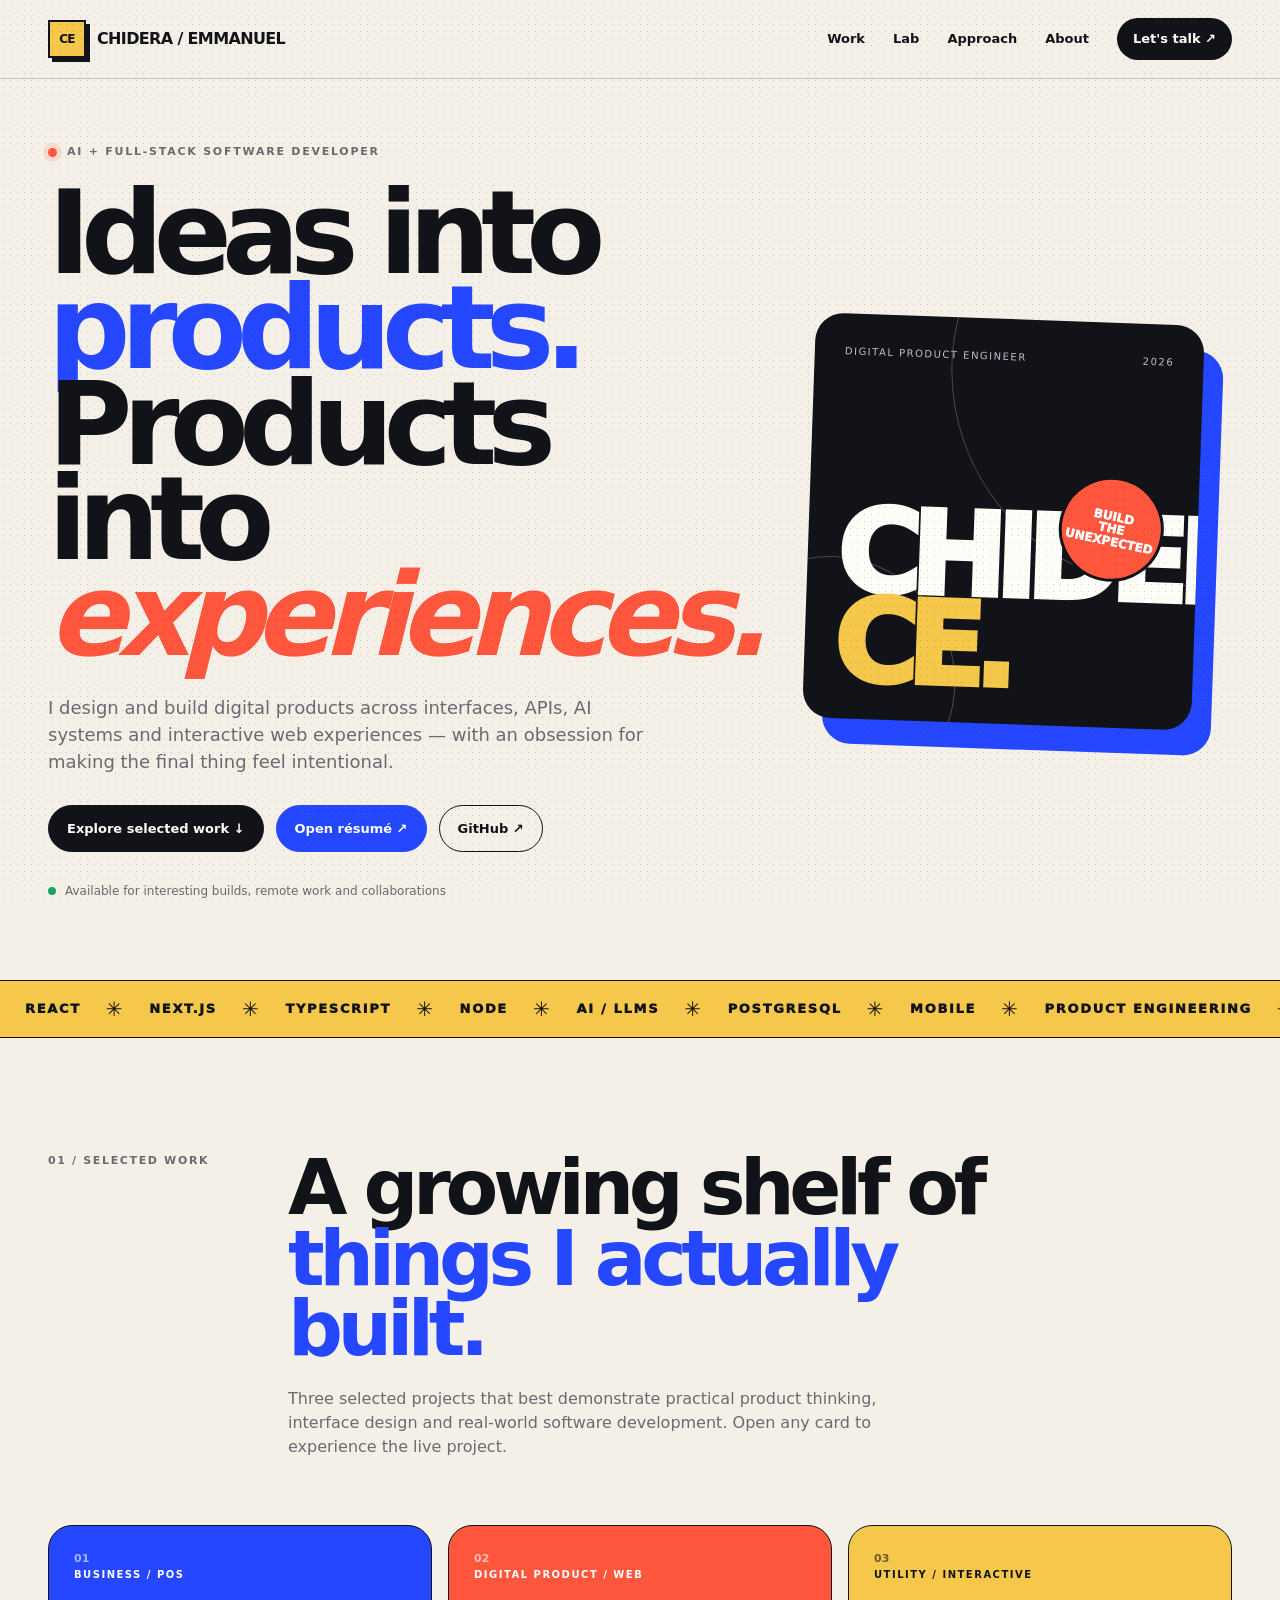
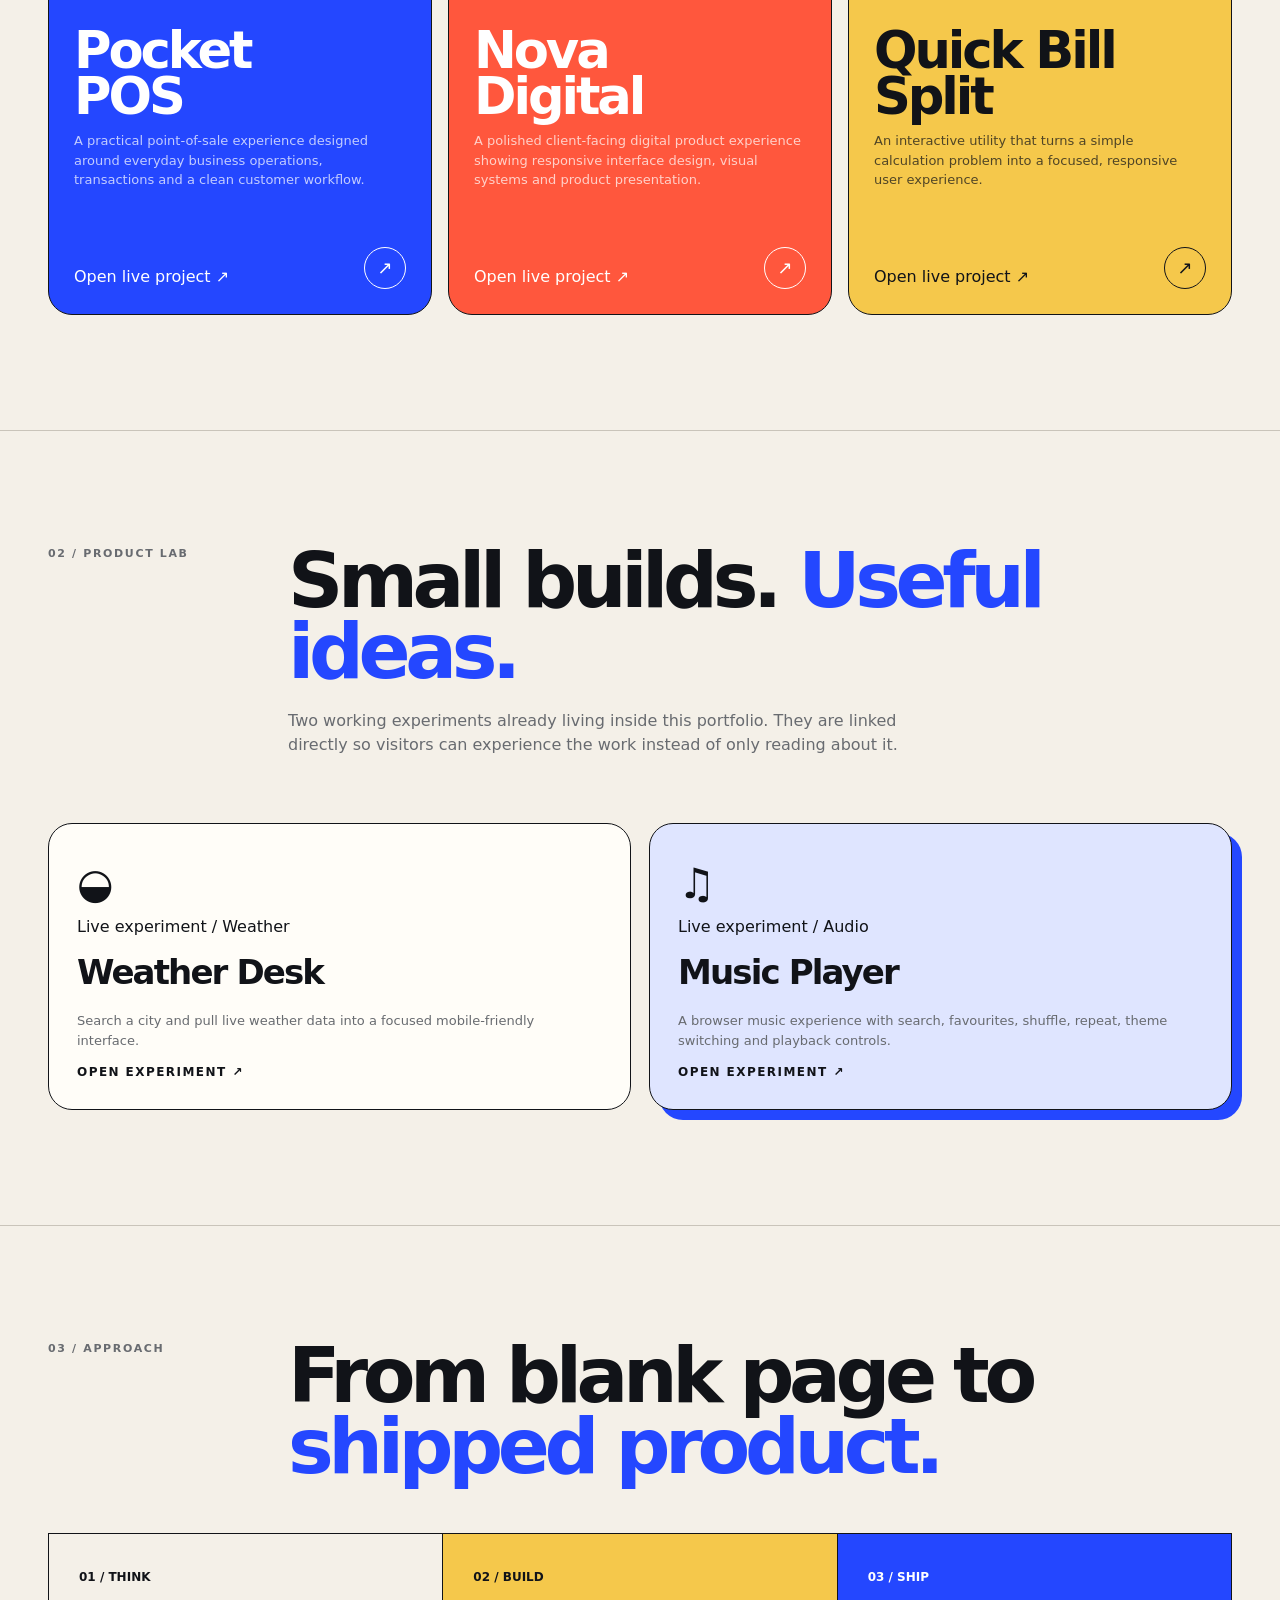
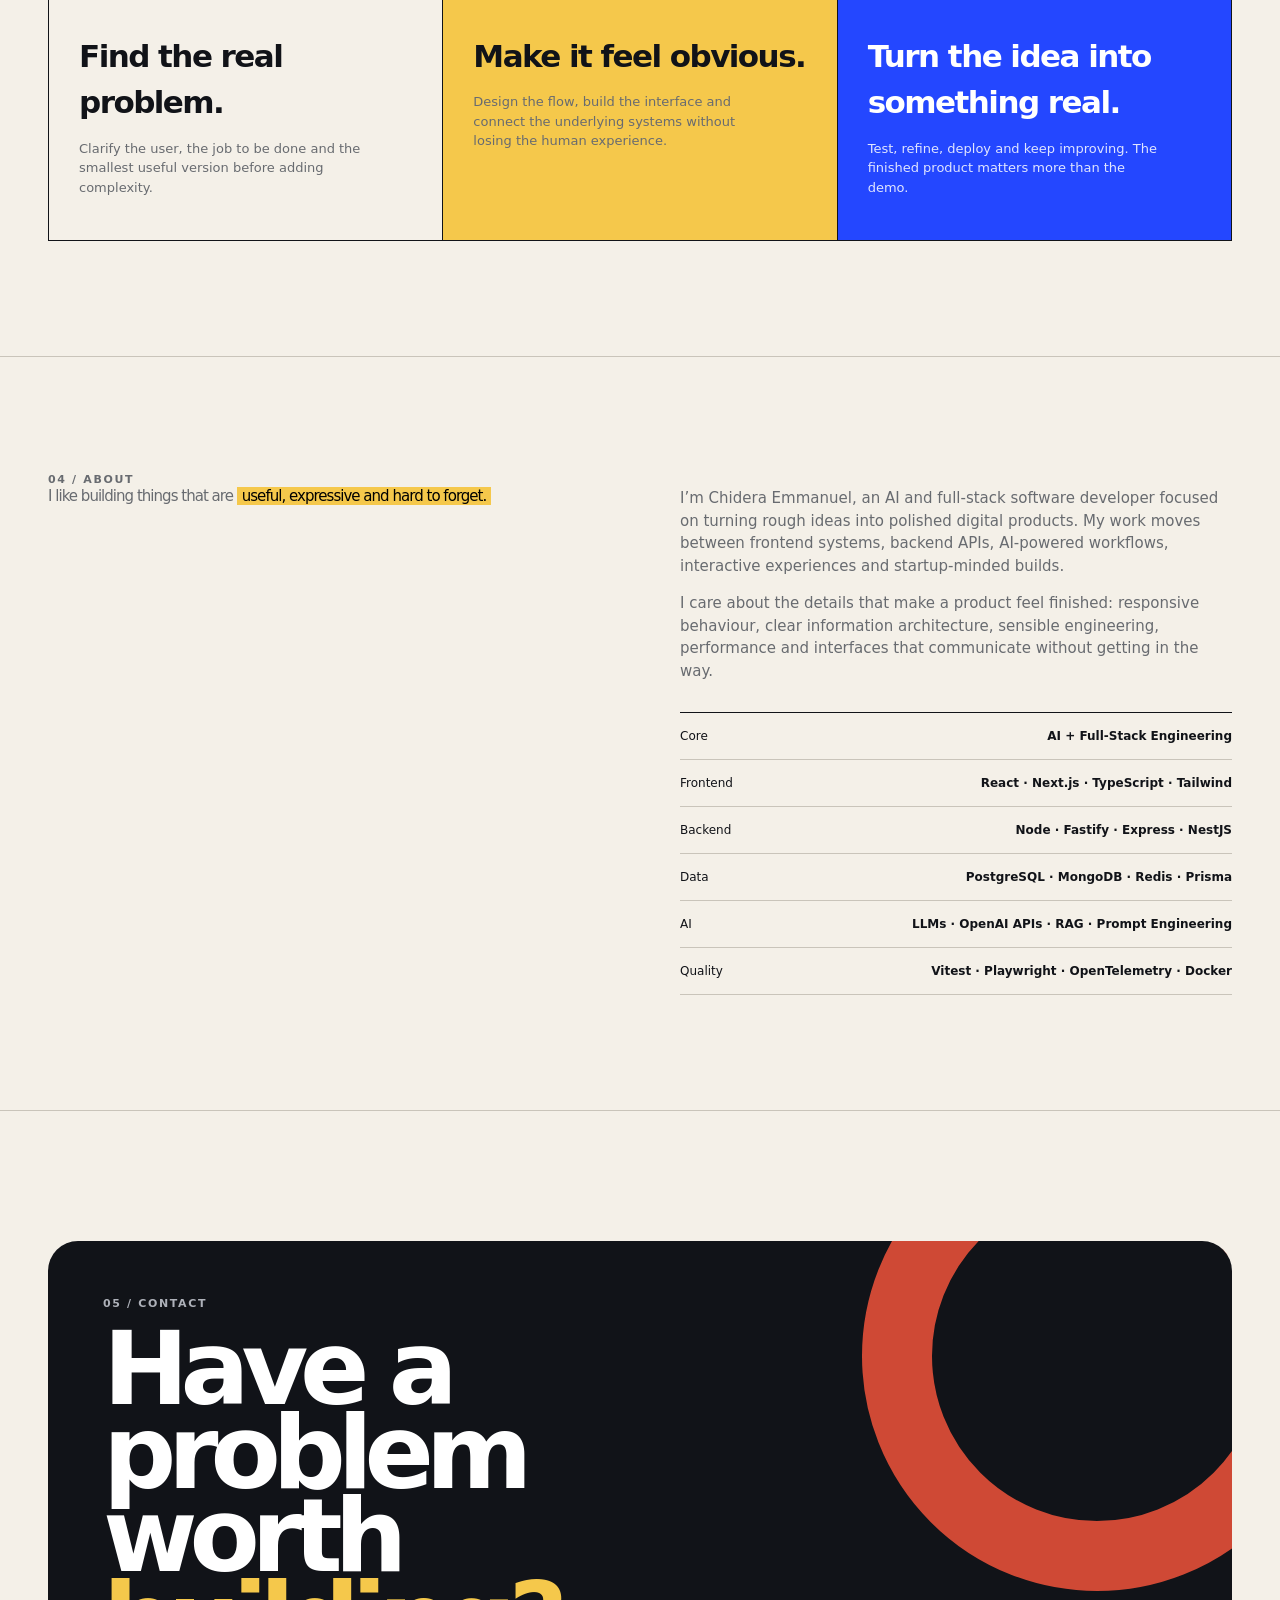
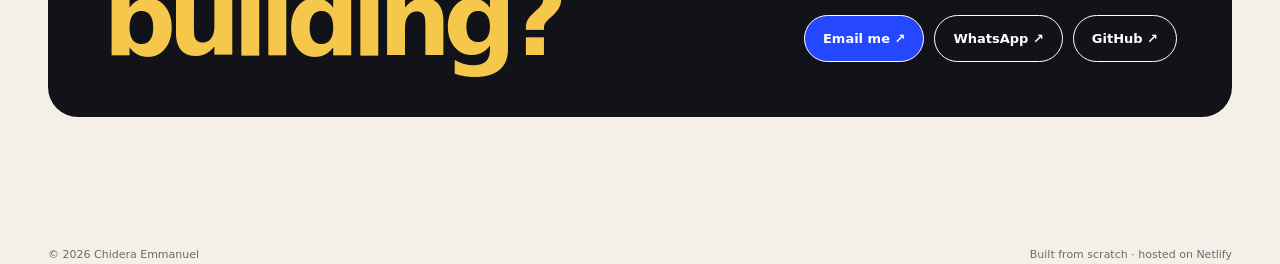
==== commit d88ce9f2: "Refine portfolio to three selected projects" ====
--- a/index.html
+++ b/index.html
@@ -65,20 +65,12 @@
 .section-title{font-size:clamp(43px,6vw,78px);line-height:.92;letter-spacing:-.07em;margin:0;max-width:800px}
 .section-title span{color:var(--blue)}
 .section-copy{color:var(--muted);max-width:650px;font-size:16px;margin-top:22px}
-.work-grid{display:grid;grid-template-columns:repeat(12,1fr);gap:16px}
-.work{background:var(--white);border:1px solid var(--ink);border-radius:var(--radius);min-height:350px;padding:25px;display:flex;flex-direction:column;justify-content:space-between;position:relative;overflow:hidden;transition:.25s}
+.work-grid{display:grid;grid-template-columns:repeat(3,1fr);gap:16px}
+.work{background:var(--white);border:1px solid var(--ink);border-radius:var(--radius);min-height:390px;padding:25px;display:flex;flex-direction:column;justify-content:space-between;position:relative;overflow:hidden;transition:.25s}
 .work:hover{transform:translateY(-7px);box-shadow:var(--shadow)}
-.work:nth-child(1){grid-column:span 7;background:var(--blue);color:white}
-.work:nth-child(2){grid-column:span 5;background:var(--red);color:white}
-.work:nth-child(3){grid-column:span 4;background:var(--yellow)}
-.work:nth-child(4){grid-column:span 4}
-.work:nth-child(5){grid-column:span 4;background:var(--ink);color:white}
-.work:nth-child(6){grid-column:span 6}
-.work:nth-child(7){grid-column:span 6;background:var(--paper2)}
-.work:nth-child(8){grid-column:span 4;background:var(--white)}
-.work:nth-child(9){grid-column:span 4;background:var(--yellow)}
-.work:nth-child(10){grid-column:span 4;background:var(--blue);color:white}
-.work:nth-child(11){grid-column:span 12;background:var(--ink);color:white;min-height:260px}
+.work:nth-child(1){background:var(--blue);color:white}
+.work:nth-child(2){background:var(--red);color:white}
+.work:nth-child(3){background:var(--yellow)}
 .work .number{font-size:11px;font-weight:900;opacity:.6}
 .work .kind{font-size:10px;letter-spacing:.15em;text-transform:uppercase;font-weight:900}
 .work h3{font-size:clamp(30px,4vw,56px);line-height:.9;letter-spacing:-.06em;margin:12px 0}
@@ -175,73 +167,25 @@
       <div class="eyebrow">01 / Selected work</div>
       <div>
         <h2 class="section-title">A growing shelf of <span>things I actually built.</span></h2>
-        <p class="section-copy">Real repositories from my GitHub, presented as products rather than a list of technologies. Open any card to inspect the project.</p>
-      </div>
-    </div>
-    <div class="filterbar">
-      <button class="filter active" data-filter="all">All</button>
-      <button class="filter" data-filter="web">Web</button>
-      <button class="filter" data-filter="creative">Creative</button>
-      <button class="filter" data-filter="game">Games</button>
-      <button class="filter" data-filter="app">Apps</button>
+        <p class="section-copy">Three selected projects that best demonstrate practical product thinking, interface design and real-world software development. Open any card to experience the live project.</p>
+      </div>
     </div>
     <div class="work-grid">
-      <a class="work" data-cat="web" href="https://github.com/ChideraEmmanuelCE/Dream-builder" target="_blank" rel="noopener">
-        <div><div class="number">01</div><div class="kind">Web / Studio</div></div>
-        <div><h3>Dream<br>Builder</h3><p>A polished responsive digital studio and portfolio experience, built without a framework or build step.</p></div>
-        <div class="work-foot"><span>Open repository ↗</span><span class="arrow">↗</span></div>
-      </a>
-      <a class="work" data-cat="game" href="https://github.com/ChideraEmmanuelCE/Brain-connect" target="_blank" rel="noopener">
-        <div><div class="number">02</div><div class="kind">Game / JavaScript</div></div>
-        <div><h3>Neon<br>Dodge</h3><p>Responsive browser arcade game with touch controls, progressive difficulty, energy orbs, pause and local high scores.</p></div>
-        <div class="work-foot"><span>Open repository ↗</span><span class="arrow">↗</span></div>
-      </a>
-      <a class="work" data-cat="creative" href="https://github.com/ChideraEmmanuelCE/nova-studio-" target="_blank" rel="noopener">
-        <div><div class="number">03</div><div class="kind">Creative / Web</div></div>
-        <div><h3>Nova<br>Studio</h3><p>Premium responsive studio website using plain HTML, CSS and JavaScript with motion and a visual system.</p></div>
-        <div class="work-foot"><span>Open repository ↗</span><span class="arrow">↗</span></div>
-      </a>
-      <a class="work" data-cat="app" href="https://github.com/ChideraEmmanuelCE/bind-app" target="_blank" rel="noopener">
-        <div><div class="number">04</div><div class="kind">App / Full-stack</div></div>
-        <div><h3>Bind</h3><p>A full-stack application project exploring authentication, user flows and product experience.</p></div>
-        <div class="work-foot"><span>Open repository ↗</span><span class="arrow">↗</span></div>
-      </a>
-      <a class="work" data-cat="game" href="https://github.com/ChideraEmmanuelCE/shape-learning-game" target="_blank" rel="noopener">
-        <div><div class="number">05</div><div class="kind">Game / EdTech</div></div>
-        <div><h3>Shape<br>Learning</h3><p>An interactive learning game built around simple visual interactions and accessible play.</p></div>
-        <div class="work-foot"><span>Open repository ↗</span><span class="arrow">↗</span></div>
-      </a>
-      <a class="work" data-cat="web" href="https://github.com/ChideraEmmanuelCE/skyline" target="_blank" rel="noopener">
-        <div><div class="number">06</div><div class="kind">Web Project</div></div>
-        <div><h3>Skyline</h3><p>A focused web build exploring another product direction and implementation.</p></div>
-        <div class="work-foot"><span>Open repository ↗</span><span class="arrow">↗</span></div>
-      </a>
-      <a class="work" data-cat="web" href="https://github.com/ChideraEmmanuelCE/Your-guide" target="_blank" rel="noopener">
-        <div><div class="number">07</div><div class="kind">Utility / Web</div></div>
-        <div><h3>Your<br>Guide</h3><p>A practical web experience focused on presenting useful information through a dedicated interface.</p></div>
-        <div class="work-foot"><span>Open repository ↗</span><span class="arrow">↗</span></div>
-      </a>
-      <a class="work" data-cat="creative" href="https://github.com/ChideraEmmanuelCE/Valentine-Request" target="_blank" rel="noopener">
-        <div><div class="number">08</div><div class="kind">Interactive / Creative</div></div>
-        <div><h3>Valentine<br>Request</h3><p>A playful interactive web experience built around a simple idea and memorable interaction.</p></div>
-        <div class="work-foot"><span>Open repository ↗</span><span class="arrow">↗</span></div>
-      </a>
-      <a class="work" data-cat="creative" href="https://github.com/ChideraEmmanuelCE/ChideraEmmanuelCE" target="_blank" rel="noopener">
-        <div><div class="number">09</div><div class="kind">Profile / GitHub</div></div>
-        <div><h3>Developer<br>Profile</h3><p>My GitHub profile repository — the place where the wider engineering identity lives.</p></div>
-        <div class="work-foot"><span>Open repository ↗</span><span class="arrow">↗</span></div>
-      </a>
-      <a class="work" data-cat="app" href="https://github.com/ChideraEmmanuelCE/Job-Resume" target="_blank" rel="noopener">
-        <div><div class="number">10</div><div class="kind">Career / Product</div></div>
-        <div><h3>Job<br>Resume</h3><p>A dedicated repository for the professional résumé and career-facing work.</p></div>
-        <div class="work-foot"><span>Open repository ↗</span><span class="arrow">↗</span></div>
-      </a>
-      <a class="work" data-cat="web" href="https://github.com/ChideraEmmanuelCE/My-Portfolio" target="_blank" rel="noopener">
-        <div><div class="number">11</div><div class="kind">Portfolio / Open Source</div></div>
-        <div><h3>This portfolio is itself a project.</h3><p>Open the source repository to see the implementation, assets and the evolution of the site.</p></div>
-        <div class="work-foot"><span>View source ↗</span><span class="arrow">↗</span></div>
-      </a>
-    </div>
+      <a class="work" href="http://pocket-pos.netlify.app" target="_blank" rel="noopener">
+        <div><div class="number">01</div><div class="kind">Business / POS</div></div>
+        <div><h3>Pocket<br>POS</h3><p>A practical point-of-sale experience designed around everyday business operations, transactions and a clean customer workflow.</p></div>
+        <div class="work-foot"><span>Open live project ↗</span><span class="arrow">↗</span></div>
+      </a>
+      <a class="work" href="http://my-nova-digital.netlify.app" target="_blank" rel="noopener">
+        <div><div class="number">02</div><div class="kind">Digital Product / Web</div></div>
+        <div><h3>Nova<br>Digital</h3><p>A polished client-facing digital product experience showing responsive interface design, visual systems and product presentation.</p></div>
+        <div class="work-foot"><span>Open live project ↗</span><span class="arrow">↗</span></div>
+      </a>
+      <a class="work" href="http://quick-bill-split.netlify.app" target="_blank" rel="noopener">
+        <div><div class="number">03</div><div class="kind">Utility / Interactive</div></div>
+        <div><h3>Quick Bill<br>Split</h3><p>An interactive utility that turns a simple calculation problem into a focused, responsive user experience.</p></div>
+        <div class="work-foot"><span>Open live project ↗</span><span class="arrow">↗</span></div>
+      </a>    </div>
   </div>
 </section>
 
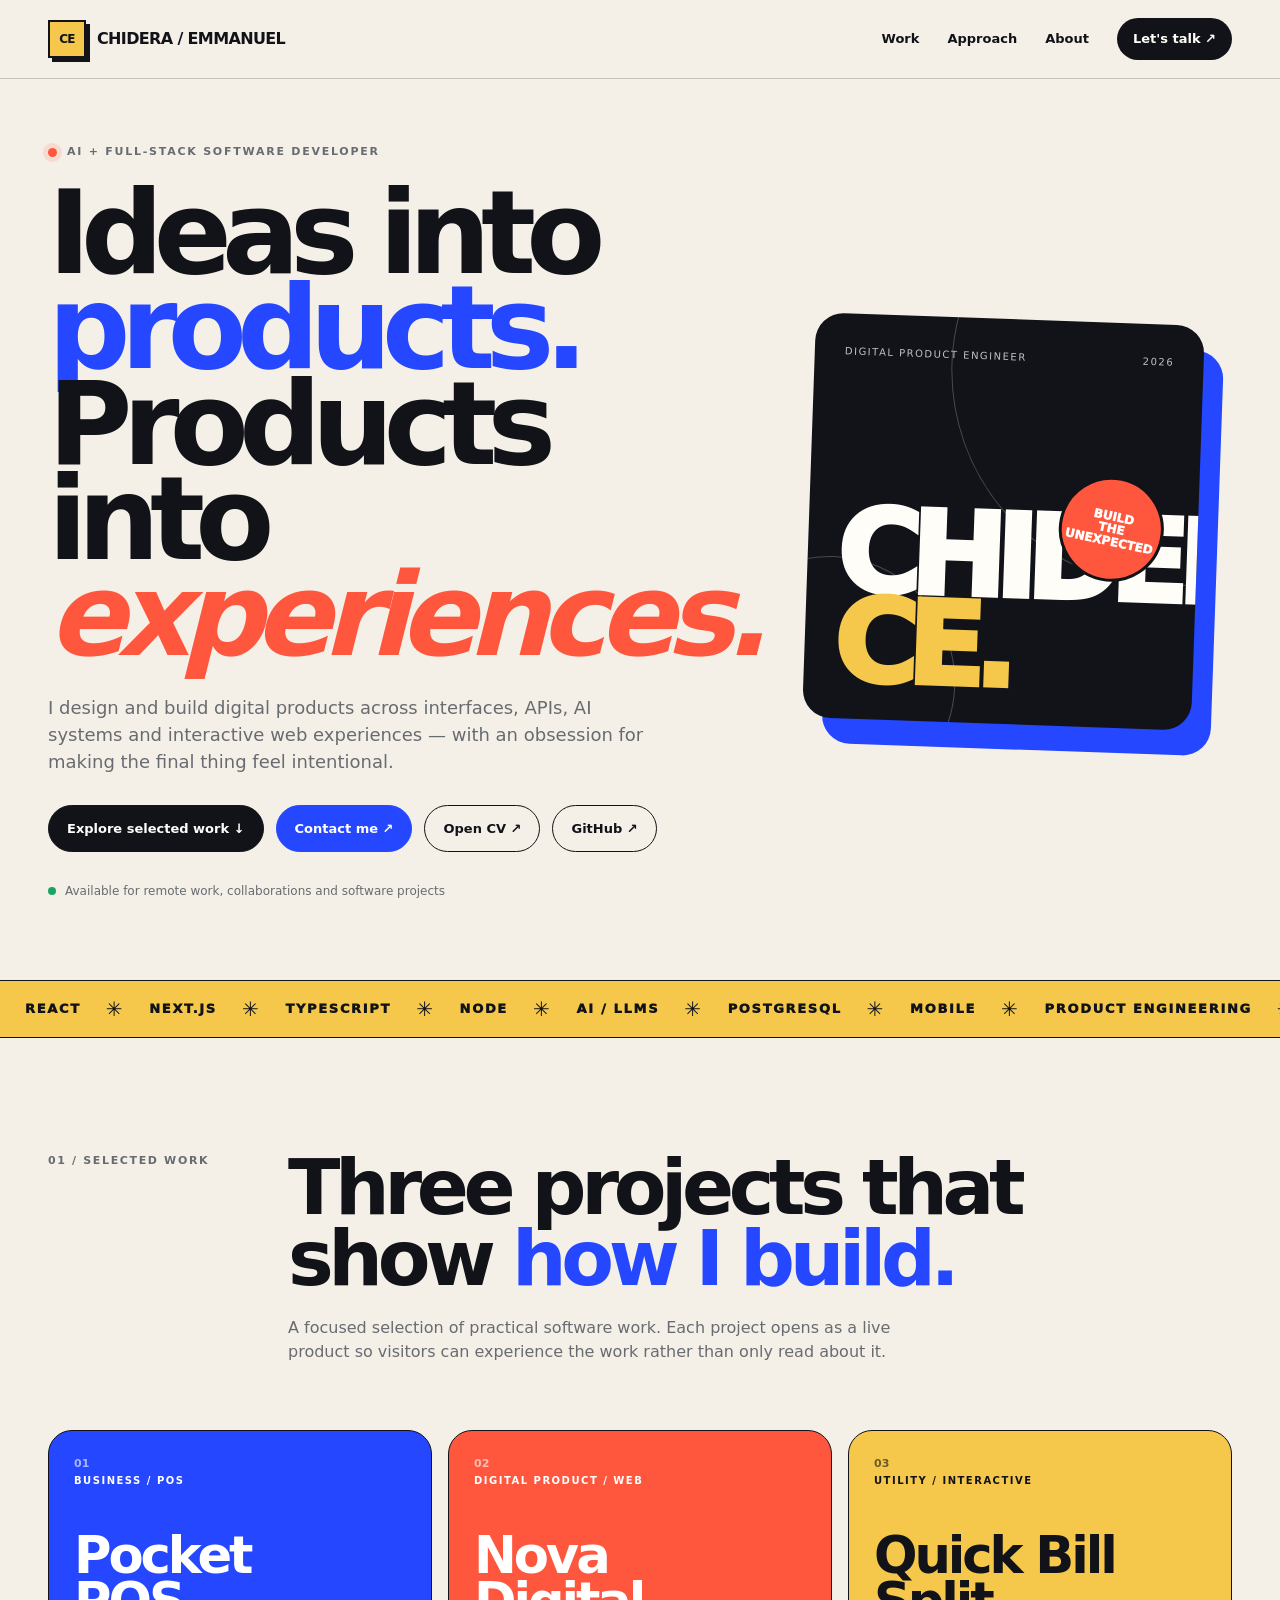
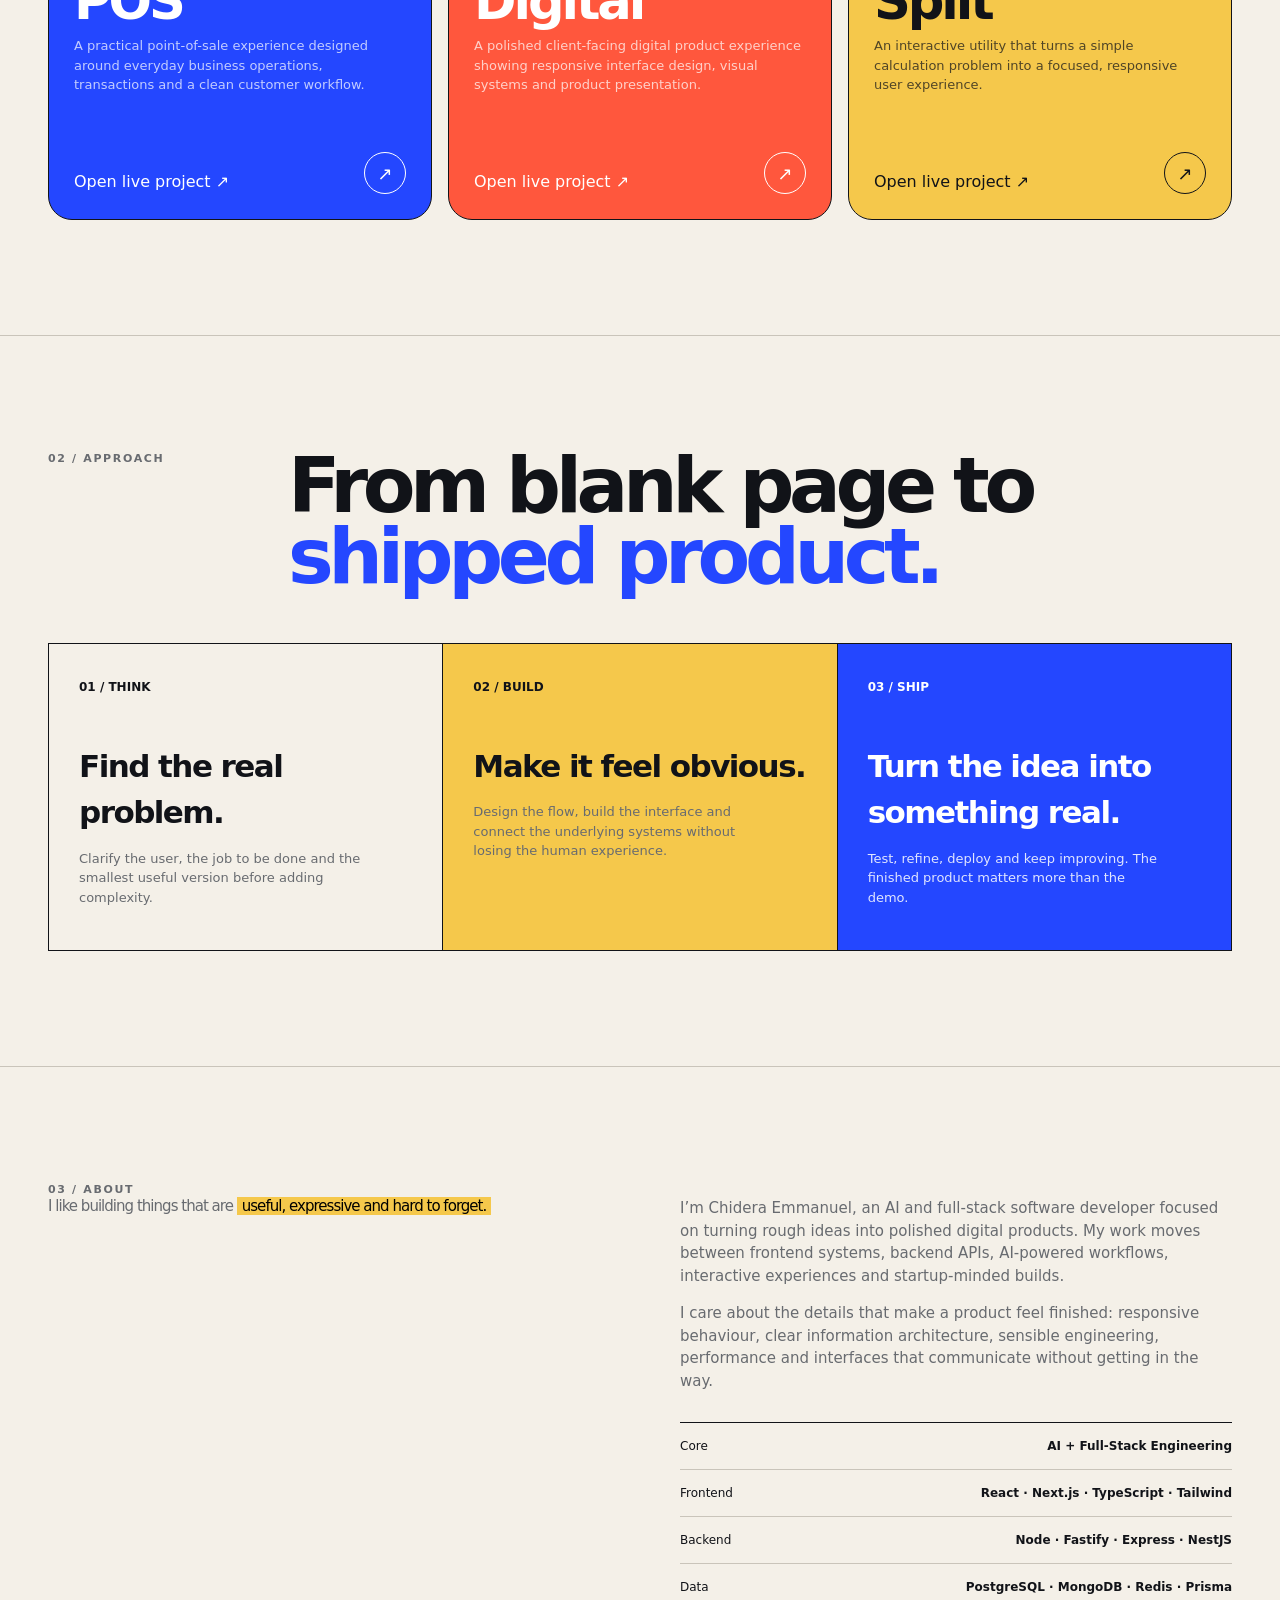
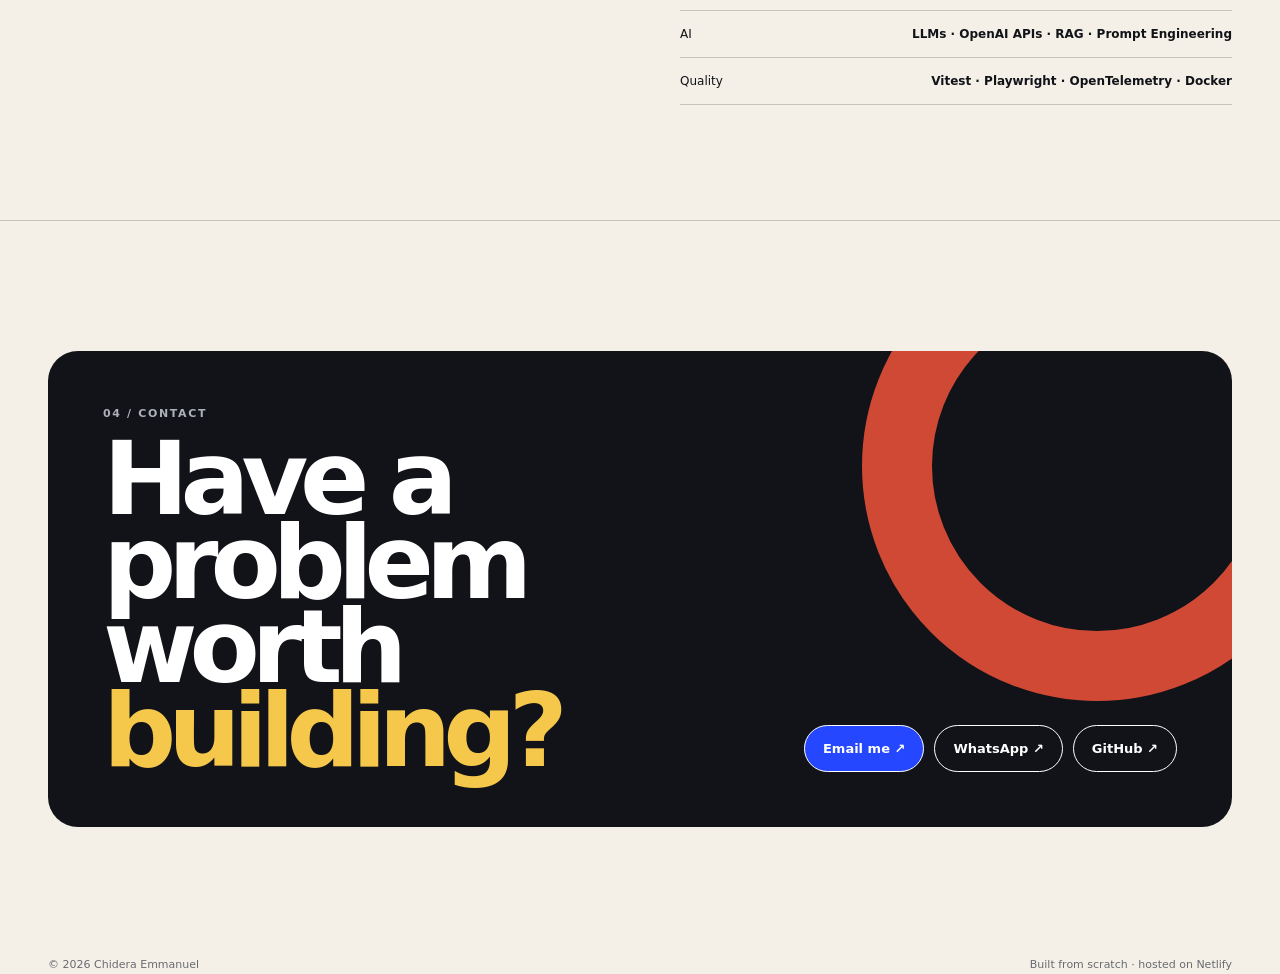
==== commit d6b382a1: "Deploy rebuilt portfolio" ====
--- a/index.html
+++ b/index.html
@@ -4,285 +4,8 @@
 <meta charset="utf-8">
 <meta name="viewport" content="width=device-width,initial-scale=1">
 <meta name="theme-color" content="#f4f0e8">
-<meta name="description" content="Chidera Emmanuel — AI & Full-Stack Software Developer. Products, experiments and selected work.">
-<title>Chidera Emmanuel — Digital Product Engineer</title>
+<meta name="description" content="Chidera Emmanuel — AI & Full-Stack Software Developer. Selected projects and contact information.">
+<title>Chidera Emmanuel — AI & Full-Stack Software Developer</title>
 <style>
-:root{
-  --paper:#f4f0e8;--paper2:#ebe5da;--ink:#111318;--muted:#686b70;
-  --blue:#2447ff;--red:#ff573d;--yellow:#f5c84b;--line:#c9c4ba;
-  --white:#fffdf8;--shadow:0 18px 50px rgba(17,19,24,.10);
-  --radius:24px;--max:1240px;
-}
-*{box-sizing:border-box}
-html{scroll-behavior:smooth}
-body{margin:0;background:var(--paper);color:var(--ink);font-family:Inter,ui-sans-serif,system-ui,-apple-system,BlinkMacSystemFont,"Segoe UI",sans-serif;line-height:1.5}
-body:before{content:"";position:fixed;inset:0;pointer-events:none;opacity:.18;background-image:radial-gradient(#111318 .55px,transparent .55px);background-size:7px 7px;z-index:50}
-a{color:inherit;text-decoration:none}
-button{font:inherit}
-.wrap{max-width:var(--max);margin:auto;padding:0 28px}
-.top{position:sticky;top:0;z-index:40;border-bottom:1px solid var(--line);background:rgba(244,240,232,.88);backdrop-filter:blur(18px)}
-.nav{height:78px;display:flex;align-items:center;justify-content:space-between}
-.logo{display:flex;align-items:center;gap:11px;font-weight:900;letter-spacing:-.04em}
-.logo-mark{width:38px;height:38px;border:2px solid var(--ink);display:grid;place-items:center;background:var(--yellow);font-size:12px;box-shadow:4px 4px 0 var(--ink)}
-.links{display:flex;gap:28px;align-items:center;font-size:13px;font-weight:750}
-.links a{position:relative}
-.links a:after{content:"";position:absolute;left:0;right:100%;bottom:-5px;height:2px;background:var(--blue);transition:.25s}
-.links a:hover:after{right:0}
-.nav-cta{background:var(--ink);color:var(--white);padding:11px 16px;border-radius:999px}
-.menu{display:none;border:0;background:none;font-size:24px}
-.hero{min-height:calc(100vh - 78px);display:grid;grid-template-columns:1.08fr .92fr;gap:50px;align-items:center;padding-top:65px;padding-bottom:80px}
-.kicker{display:flex;align-items:center;gap:10px;font-size:11px;text-transform:uppercase;letter-spacing:.16em;font-weight:850;color:var(--muted)}
-.kicker i{width:9px;height:9px;border-radius:50%;background:var(--red);display:inline-block;box-shadow:0 0 0 5px #ff573d22}
-.hero h1{font-size:clamp(64px,9vw,128px);line-height:.83;letter-spacing:-.085em;margin:25px 0 30px;max-width:780px}
-.hero h1 .blue{color:var(--blue)}
-.hero h1 .red{color:var(--red);font-style:italic}
-.intro{font-size:18px;color:var(--muted);max-width:610px}
-.hero-actions{display:flex;gap:12px;flex-wrap:wrap;margin:30px 0}
-.btn{display:inline-flex;align-items:center;gap:9px;padding:13px 18px;border:1.5px solid var(--ink);border-radius:999px;font-weight:800;font-size:13px;transition:.2s}
-.btn:hover{transform:translateY(-2px)}
-.btn.dark{background:var(--ink);color:var(--white)}
-.btn.blue{background:var(--blue);border-color:var(--blue);color:white}
-.btn.light{background:transparent}
-.avail{display:flex;align-items:center;gap:9px;color:var(--muted);font-size:12px}
-.avail span{width:8px;height:8px;background:#19a463;border-radius:50%}
-.poster{position:relative;min-height:520px;display:grid;place-items:center}
-.poster-card{width:min(470px,100%);aspect-ratio:1/1.04;background:var(--ink);color:var(--white);border-radius:28px;padding:30px;position:relative;overflow:hidden;box-shadow:20px 25px 0 var(--blue);transform:rotate(2deg)}
-.poster-card:before,.poster-card:after{content:"";position:absolute;border:1px solid #ffffff3a;border-radius:50%}
-.poster-card:before{width:430px;height:430px;right:-180px;top:-170px}
-.poster-card:after{width:250px;height:250px;left:-100px;bottom:-90px}
-.poster-top{display:flex;justify-content:space-between;position:relative;z-index:2;font-size:10px;letter-spacing:.15em;text-transform:uppercase;color:#bfc2ca}
-.poster-big{position:absolute;left:28px;right:28px;bottom:30px;font-size:clamp(75px,9vw,125px);line-height:.78;letter-spacing:-.1em;font-weight:950;z-index:2}
-.poster-big em{display:block;color:var(--yellow);font-style:normal}
-.poster-sticker{position:absolute;right:34px;top:38%;width:105px;height:105px;border-radius:50%;background:var(--red);color:white;display:grid;place-items:center;text-align:center;font-weight:950;font-size:12px;line-height:1.05;transform:rotate(10deg);z-index:3;border:3px solid var(--ink)}
-.marquee{border-top:1px solid var(--ink);border-bottom:1px solid var(--ink);overflow:hidden;background:var(--yellow)}
-.marquee-track{display:flex;width:max-content;animation:move 22s linear infinite}
-.marquee span{font-size:13px;font-weight:950;letter-spacing:.13em;text-transform:uppercase;padding:13px 25px;display:flex;align-items:center;gap:25px}
-.marquee b{font-size:20px}
-@keyframes move{to{transform:translateX(-50%)}}
-.section{padding:115px 0;border-bottom:1px solid var(--line)}
-.section-head{display:grid;grid-template-columns:190px 1fr;gap:50px;margin-bottom:50px}
-.eyebrow{font-size:11px;letter-spacing:.15em;text-transform:uppercase;font-weight:900;color:var(--muted)}
-.section-title{font-size:clamp(43px,6vw,78px);line-height:.92;letter-spacing:-.07em;margin:0;max-width:800px}
-.section-title span{color:var(--blue)}
-.section-copy{color:var(--muted);max-width:650px;font-size:16px;margin-top:22px}
-.work-grid{display:grid;grid-template-columns:repeat(3,1fr);gap:16px}
-.work{background:var(--white);border:1px solid var(--ink);border-radius:var(--radius);min-height:390px;padding:25px;display:flex;flex-direction:column;justify-content:space-between;position:relative;overflow:hidden;transition:.25s}
-.work:hover{transform:translateY(-7px);box-shadow:var(--shadow)}
-.work:nth-child(1){background:var(--blue);color:white}
-.work:nth-child(2){background:var(--red);color:white}
-.work:nth-child(3){background:var(--yellow)}
-.work .number{font-size:11px;font-weight:900;opacity:.6}
-.work .kind{font-size:10px;letter-spacing:.15em;text-transform:uppercase;font-weight:900}
-.work h3{font-size:clamp(30px,4vw,56px);line-height:.9;letter-spacing:-.06em;margin:12px 0}
-.work p{font-size:13px;max-width:520px;opacity:.72;margin:0}
-.work-foot{display:flex;justify-content:space-between;align-items:end;gap:15px;margin-top:25px}
-.arrow{width:42px;height:42px;border:1px solid currentColor;border-radius:50%;display:grid;place-items:center;font-size:18px;flex:0 0 auto}
-.work:hover .arrow{background:currentColor;color:var(--ink)}
-.filterbar{display:flex;gap:8px;flex-wrap:wrap;margin:0 0 25px}
-.filter{border:1px solid var(--line);background:transparent;border-radius:999px;padding:8px 13px;font-size:11px;font-weight:850;cursor:pointer}
-.filter.active,.filter:hover{background:var(--ink);border-color:var(--ink);color:white}
-.work.hide{display:none}
-.shelf{display:grid;grid-template-columns:1fr 1fr;gap:18px}
-.shelf-card{min-height:270px;border:1px solid var(--ink);border-radius:var(--radius);padding:28px;background:var(--white);display:flex;flex-direction:column;justify-content:space-between;transition:.25s}
-.shelf-card:hover{box-shadow:10px 10px 0 var(--red);transform:translate(-3px,-3px)}
-.shelf-card:nth-child(2){background:#dfe5ff;box-shadow:10px 10px 0 var(--blue)}
-.shelf-icon{font-size:42px}
-.shelf-card h3{font-size:34px;letter-spacing:-.055em;margin:8px 0}
-.shelf-card p{color:var(--muted);font-size:13px;max-width:500px}
-.shelf-link{font-size:12px;font-weight:900;text-transform:uppercase;letter-spacing:.12em}
-.process{display:grid;grid-template-columns:repeat(3,1fr);gap:1px;background:var(--ink);border:1px solid var(--ink)}
-.step{background:var(--paper);padding:30px;min-height:230px}
-.step:nth-child(2){background:var(--yellow)}
-.step:nth-child(3){background:var(--blue);color:white}
-.step b{font-size:12px}
-.step h3{font-size:31px;letter-spacing:-.05em;margin:45px 0 10px}
-.step p{font-size:13px;color:var(--muted);max-width:300px}
-.step:nth-child(3) p{color:#e0e5ff}
-.about{display:grid;grid-template-columns:1fr 1fr;gap:80px;align-items:start}
-.about-big{font-size:clamp(34px,5vw,65px);line-height:.95;letter-spacing:-.065em;margin:0}
-.about-big mark{background:var(--yellow);padding:0 5px}
-.about p{color:var(--muted);font-size:15px}
-.fact-list{border-top:1px solid var(--ink);margin-top:30px}
-.fact{display:flex;justify-content:space-between;padding:14px 0;border-bottom:1px solid var(--line);font-size:12px}
-.fact strong{font-weight:900}
-.contact{padding:130px 0}
-.contact-box{background:var(--ink);color:white;border-radius:30px;padding:55px;position:relative;overflow:hidden;display:grid;grid-template-columns:1fr auto;gap:40px;align-items:end}
-.contact-box:after{content:"";position:absolute;width:330px;height:330px;border:70px solid var(--red);border-radius:50%;right:-100px;top:-120px;opacity:.8}
-.contact h2{font-size:clamp(55px,8vw,105px);line-height:.82;letter-spacing:-.08em;margin:14px 0 0;position:relative;z-index:2}
-.contact h2 span{color:var(--yellow)}
-.contact-actions{display:flex;gap:10px;flex-wrap:wrap;position:relative;z-index:3}
-.contact .btn{border-color:white}
-.contact .btn.light{color:white}
-footer{padding:25px 0 40px;display:flex;justify-content:space-between;color:var(--muted);font-size:11px}
-@media(max-width:900px){
-  .links{display:none}.menu{display:block}.hero{grid-template-columns:1fr}.poster{min-height:430px}.section-head{grid-template-columns:1fr;gap:15px}.work:nth-child(n){grid-column:span 6}.work:nth-child(11){grid-column:span 12}.about{grid-template-columns:1fr;gap:45px}.contact-box{grid-template-columns:1fr}
-}
-@media(max-width:620px){
-  .wrap{padding:0 18px}.nav{height:68px}.hero{padding-top:50px}.hero h1{font-size:62px}.intro{font-size:16px}.poster{min-height:360px}.poster-card{box-shadow:12px 14px 0 var(--blue)}.poster-big{font-size:76px}.section{padding:78px 0}.section-title{font-size:48px}.work:nth-child(n){grid-column:span 12;min-height:285px}.shelf,.process{grid-template-columns:1fr}.contact{padding:80px 0}.contact-box{padding:30px}.contact h2{font-size:57px}footer{flex-direction:column;gap:8px}
-}
-@media(prefers-reduced-motion:reduce){html{scroll-behavior:auto}.marquee-track{animation:none}}
-</style>
-</head>
-<body>
-<header class="top">
-  <div class="wrap nav">
-    <a class="logo" href="#top"><span class="logo-mark">CE</span><span>CHIDERA / EMMANUEL</span></a>
-    <nav class="links">
-      <a href="#work">Work</a><a href="#lab">Lab</a><a href="#approach">Approach</a><a href="#about">About</a><a href="#contact" class="nav-cta">Let's talk ↗</a>
-    </nav>
-    <button class="menu" onclick="document.querySelector('.links').classList.toggle('mobile')" aria-label="Open menu">☰</button>
-  </div>
-</header>
-
-<main id="top">
-<section class="wrap hero">
-  <div>
-    <div class="kicker"><i></i> AI + Full-Stack Software Developer</div>
-    <h1>Ideas into <span class="blue">products.</span><br>Products into <span class="red">experiences.</span></h1>
-    <p class="intro">I design and build digital products across interfaces, APIs, AI systems and interactive web experiences — with an obsession for making the final thing feel intentional.</p>
-    <div class="hero-actions">
-      <a class="btn dark" href="#work">Explore selected work ↓</a>
-      <a class="btn blue" href="MY-RESUME.pdf" target="_blank" rel="noopener">Open résumé ↗</a>
-      <a class="btn light" href="https://github.com/ChideraEmmanuelCE" target="_blank" rel="noopener">GitHub ↗</a>
-    </div>
-    <div class="avail"><span></span> Available for interesting builds, remote work and collaborations</div>
-  </div>
-  <div class="poster" aria-label="Chidera Emmanuel digital studio poster">
-    <div class="poster-card">
-      <div class="poster-top"><span>Digital product engineer</span><span>2026</span></div>
-      <div class="poster-sticker">BUILD<br>THE<br>UNEXPECTED</div>
-      <div class="poster-big">CHIDERA<em>CE.</em></div>
-    </div>
-  </div>
-</section>
-
-<div class="marquee"><div class="marquee-track">
-  <span>REACT <b>✳</b> NEXT.JS <b>✳</b> TYPESCRIPT <b>✳</b> NODE <b>✳</b> AI / LLMs <b>✳</b> POSTGRESQL <b>✳</b> MOBILE <b>✳</b> PRODUCT ENGINEERING <b>✳</b></span>
-  <span>REACT <b>✳</b> NEXT.JS <b>✳</b> TYPESCRIPT <b>✳</b> NODE <b>✳</b> AI / LLMs <b>✳</b> POSTGRESQL <b>✳</b> MOBILE <b>✳</b> PRODUCT ENGINEERING <b>✳</b></span>
-</div></div>
-
-<section id="work" class="section">
-  <div class="wrap">
-    <div class="section-head">
-      <div class="eyebrow">01 / Selected work</div>
-      <div>
-        <h2 class="section-title">A growing shelf of <span>things I actually built.</span></h2>
-        <p class="section-copy">Three selected projects that best demonstrate practical product thinking, interface design and real-world software development. Open any card to experience the live project.</p>
-      </div>
-    </div>
-    <div class="work-grid">
-      <a class="work" href="http://pocket-pos.netlify.app" target="_blank" rel="noopener">
-        <div><div class="number">01</div><div class="kind">Business / POS</div></div>
-        <div><h3>Pocket<br>POS</h3><p>A practical point-of-sale experience designed around everyday business operations, transactions and a clean customer workflow.</p></div>
-        <div class="work-foot"><span>Open live project ↗</span><span class="arrow">↗</span></div>
-      </a>
-      <a class="work" href="http://my-nova-digital.netlify.app" target="_blank" rel="noopener">
-        <div><div class="number">02</div><div class="kind">Digital Product / Web</div></div>
-        <div><h3>Nova<br>Digital</h3><p>A polished client-facing digital product experience showing responsive interface design, visual systems and product presentation.</p></div>
-        <div class="work-foot"><span>Open live project ↗</span><span class="arrow">↗</span></div>
-      </a>
-      <a class="work" href="http://quick-bill-split.netlify.app" target="_blank" rel="noopener">
-        <div><div class="number">03</div><div class="kind">Utility / Interactive</div></div>
-        <div><h3>Quick Bill<br>Split</h3><p>An interactive utility that turns a simple calculation problem into a focused, responsive user experience.</p></div>
-        <div class="work-foot"><span>Open live project ↗</span><span class="arrow">↗</span></div>
-      </a>    </div>
-  </div>
-</section>
-
-<section id="lab" class="section">
-  <div class="wrap">
-    <div class="section-head">
-      <div class="eyebrow">02 / Product lab</div>
-      <div>
-        <h2 class="section-title">Small builds. <span>Useful ideas.</span></h2>
-        <p class="section-copy">Two working experiments already living inside this portfolio. They are linked directly so visitors can experience the work instead of only reading about it.</p>
-      </div>
-    </div>
-    <div class="shelf">
-      <a class="shelf-card" href="weather.html">
-        <div class="shelf-icon">◒</div>
-        <div><div class="kind">Live experiment / Weather</div><h3>Weather Desk</h3><p>Search a city and pull live weather data into a focused mobile-friendly interface.</p></div>
-        <span class="shelf-link">Open experiment ↗</span>
-      </a>
-      <a class="shelf-card" href="music.html">
-        <div class="shelf-icon">♫</div>
-        <div><div class="kind">Live experiment / Audio</div><h3>Music Player</h3><p>A browser music experience with search, favourites, shuffle, repeat, theme switching and playback controls.</p></div>
-        <span class="shelf-link">Open experiment ↗</span>
-      </a>
-    </div>
-  </div>
-</section>
-
-<section id="approach" class="section">
-  <div class="wrap">
-    <div class="section-head">
-      <div class="eyebrow">03 / Approach</div>
-      <div><h2 class="section-title">From blank page to <span>shipped product.</span></h2></div>
-    </div>
-    <div class="process">
-      <article class="step"><b>01 / THINK</b><h3>Find the real problem.</h3><p>Clarify the user, the job to be done and the smallest useful version before adding complexity.</p></article>
-      <article class="step"><b>02 / BUILD</b><h3>Make it feel obvious.</h3><p>Design the flow, build the interface and connect the underlying systems without losing the human experience.</p></article>
-      <article class="step"><b>03 / SHIP</b><h3>Turn the idea into something real.</h3><p>Test, refine, deploy and keep improving. The finished product matters more than the demo.</p></article>
-    </div>
-  </div>
-</section>
-
-<section id="about" class="section">
-  <div class="wrap about">
-    <div>
-      <div class="eyebrow">04 / About</div>
-      <p class="about-big">I like building things that are <mark>useful, expressive and hard to forget.</mark></p>
-    </div>
-    <div>
-      <p>I’m Chidera Emmanuel, an AI and full-stack software developer focused on turning rough ideas into polished digital products. My work moves between frontend systems, backend APIs, AI-powered workflows, interactive experiences and startup-minded builds.</p>
-      <p>I care about the details that make a product feel finished: responsive behaviour, clear information architecture, sensible engineering, performance and interfaces that communicate without getting in the way.</p>
-      <div class="fact-list">
-        <div class="fact"><span>Core</span><strong>AI + Full-Stack Engineering</strong></div>
-        <div class="fact"><span>Frontend</span><strong>React · Next.js · TypeScript · Tailwind</strong></div>
-        <div class="fact"><span>Backend</span><strong>Node · Fastify · Express · NestJS</strong></div>
-        <div class="fact"><span>Data</span><strong>PostgreSQL · MongoDB · Redis · Prisma</strong></div>
-        <div class="fact"><span>AI</span><strong>LLMs · OpenAI APIs · RAG · Prompt Engineering</strong></div>
-        <div class="fact"><span>Quality</span><strong>Vitest · Playwright · OpenTelemetry · Docker</strong></div>
-      </div>
-    </div>
-  </div>
-</section>
-
-<section id="contact" class="contact">
-  <div class="wrap">
-    <div class="contact-box">
-      <div><div class="eyebrow" style="color:#aeb1b9">05 / Contact</div><h2>Have a problem worth <span>building?</span></h2></div>
-      <div class="contact-actions">
-        <a class="btn blue" href="mailto:chideraemmanuelokpala@gmail.com">Email me ↗</a>
-        <a class="btn light" href="https://wa.me/2347042879150" target="_blank" rel="noopener">WhatsApp ↗</a>
-        <a class="btn light" href="https://github.com/ChideraEmmanuelCE" target="_blank" rel="noopener">GitHub ↗</a>
-      </div>
-    </div>
-  </div>
-</section>
-</main>
-
-<footer class="wrap">
-  <span>© 2026 Chidera Emmanuel</span>
-  <span>Built from scratch · hosted on Netlify</span>
-</footer>
-
-<script>
-const filters=[...document.querySelectorAll('.filter')];
-const cards=[...document.querySelectorAll('.work')];
-filters.forEach(btn=>{
-  btn.addEventListener('click',()=>{
-    filters.forEach(x=>x.classList.remove('active'));
-    btn.classList.add('active');
-    const f=btn.dataset.filter;
-    cards.forEach(card=>card.classList.toggle('hide',f!=='all' && card.dataset.cat!==f));
-  });
-});
-const links=document.querySelector('.links');
-document.querySelector('.menu').addEventListener('click',()=>links.classList.toggle('mobile'));
-const style=document.createElement('style');
-style.textContent='.links.mobile{display:flex;position:absolute;top:68px;left:0;right:0;background:var(--paper);padding:18px;flex-direction:column;align-items:flex-start;border-bottom:1px solid var(--line)}';
-document.head.appendChild(style);
-</script>
-</body>
-</html>+:root{--paper:#f4f0e8;--paper2:#ebe5da;--ink:#111318;--muted:#686b70;--blue:#2447ff;--red:#ff573d;--yellow:#f5c84b;--line:#c9c4ba;--white:#fffdf8;--shadow:0 18px 50px rgba(17,19,24,.10);--radius:24px;--max:1240px}*{box-sizing:border-box}html{scroll-behavior:smooth}body{margin:0;background:var(--paper);color:var(--ink);font-family:Inter,ui-sans-serif,system-ui,-apple-system,BlinkMacSystemFont,"Segoe UI",sans-serif;line-height:1.5}a{color:inherit;text-decoration:none}button{font:inherit}.wrap{max-width:var(--max);margin:auto;padding:0 28px}.top{position:sticky;top:0;z-index:40;border-bottom:1px solid var(--line);background:rgba(244,240,232,.9);backdrop-filter:blur(18px)}.nav{height:78px;display:flex;align-items:center;justify-content:space-between}.logo{display:flex;align-items:center;gap:11px;font-weight:900;letter-spacing:-.04em}.logo-mark{width:38px;height:38px;border:2px solid var(--ink);display:grid;place-items:center;background:var(--yellow);font-size:12px;box-shadow:4px 4px 0 var(--ink)}.links{display:flex;gap:28px;align-items:center;font-size:13px;font-weight:750}.links a:hover{color:var(--blue)}.nav-cta{background:var(--ink);color:var(--white);padding:11px 16px;border-radius:999px}.menu{display:none;border:0;background:none;font-size:24px}.hero{min-height:calc(100vh - 78px);display:grid;grid-template-columns:1.08fr .92fr;gap:50px;align-items:center;padding-top:65px;padding-bottom:80px}.kicker{display:flex;align-items:center;gap:10px;font-size:11px;text-transform:uppercase;letter-spacing:.16em;font-weight:850;color:var(--muted)}.kicker i{width:9px;height:9px;border-radius:50%;background:var(--red);display:inline-block;box-shadow:0 0 0 5px #ff573d22}.hero h1{font-size:clamp(64px,9vw,128px);line-height:.83;letter-spacing:-.085em;margin:25px 0 30px}.hero h1 .blue{color:var(--blue)}.hero h1 .red{color:var(--red);font-style:italic}.intro{font-size:18px;color:var(--muted);max-width:610px}.hero-actions{display:flex;gap:12px;flex-wrap:wrap;margin:30px 0}.btn{display:inline-flex;align-items:center;gap:9px;padding:13px 18px;border:1.5px solid var(--ink);border-radius:999px;font-weight:800;font-size:13px;transition:.2s}.btn:hover{transform:translateY(-2px)}.btn.dark{background:var(--ink);color:var(--white)}.btn.blue{background:var(--blue);border-color:var(--blue);color:white}.btn.light{background:transparent}.avail{display:flex;align-items:center;gap:9px;color:var(--muted);font-size:12px}.avail span{width:8px;height:8px;background:#19a463;border-radius:50%}.poster{position:relative;min-height:520px;display:grid;place-items:center}.poster-card{width:min(470px,100%);aspect-ratio:1/1.04;background:var(--ink);color:var(--white);border-radius:28px;padding:30px;position:relative;overflow:hidden;box-shadow:20px 25px 0 var(--blue);transform:rotate(2deg)}.poster-card:before,.poster-card:after{content:"";position:absolute;border:1px solid #ffffff3a;border-radius:50%}.poster-card:before{width:430px;height:430px;right:-180px;top:-170px}.poster-card:after{width:250px;height:250px;left:-100px;bottom:-90px}.poster-top{display:flex;justify-content:space-between;position:relative;z-index:2;font-size:10px;letter-spacing:.15em;text-transform:uppercase;color:#bfc2ca}.poster-big{position:absolute;left:28px;right:28px;bottom:30px;font-size:clamp(75px,9vw,125px);line-height:.78;letter-spacing:-.1em;font-weight:950;z-index:2}.poster-big em{display:block;color:var(--yellow);font-style:normal}.poster-sticker{position:absolute;right:34px;top:38%;width:105px;height:105px;border-radius:50%;background:var(--red);color:white;display:grid;place-items:center;text-align:center;font-weight:950;font-size:12px;line-height:1.05;transform:rotate(10deg);z-index:3;border:3px solid var(--ink)}.marquee{border-top:1px solid var(--ink);border-bottom:1px solid var(--ink);overflow:hidden;background:var(--yellow)}.marquee-track{display:flex;width:max-content;animation:move 22s linear infinite}.marquee span{font-size:13px;font-weight:950;letter-spacing:.13em;text-transform:uppercase;padding:13px 25px;display:flex;align-items:center;gap:25px}.marquee b{font-size:20px}@keyframes move{to{transform:translateX(-50%)}}.section{padding:115px 0;border-bottom:1px solid var(--line)}.section-head{display:grid;grid-template-columns:190px 1fr;gap:50px;margin-bottom:50px}.eyebrow{font-size:11px;letter-spacing:.15em;text-transform:uppercase;font-weight:900;color:var(--muted)}.section-title{font-size:clamp(43px,6vw,78px);line-height:.92;letter-spacing:-.07em;margin:0;max-width:800px}.section-title span{color:var(--blue)}.section-copy{color:var(--muted);max-width:650px;font-size:16px;margin-top:22px}.work-grid{display:grid;grid-template-columns:repeat(3,1fr);gap:16px}.work{background:var(--white);border:1px solid var(--ink);border-radius:var(--radius);min-height:390px;padding:25px;display:flex;flex-direction:column;justify-content:space-between;position:relative;overflow:hidden;transition:.25s}.work:hover{transform:translateY(-7px);box-shadow:var(--shadow)}.work:nth-child(1){background:var(--blue);color:white}.work:nth-child(2){background:var(--red);color:white}.work:nth-child(3){background:var(--yellow)}.work .number{font-size:11px;font-weight:900;opacity:.6}.work .kind{font-size:10px;letter-spacing:.15em;text-transform:uppercase;font-weight:900}.work h3{font-size:clamp(30px,4vw,56px);line-height:.9;letter-spacing:-.06em;margin:12px 0}.work p{font-size:13px;max-width:520px;opacity:.72;margin:0}.work-foot{display:flex;justify-content:space-between;align-items:end;gap:15px;margin-top:25px}.arrow{width:42px;height:42px;border:1px solid currentColor;border-radius:50%;display:grid;place-items:center;font-size:18px;flex:0 0 auto}.work:hover .arrow{background:currentColor;color:var(--ink)}.process{display:grid;grid-template-columns:repeat(3,1fr);gap:1px;background:var(--ink);border:1px solid var(--ink)}.step{background:var(--paper);padding:30px;min-height:230px}.step:nth-child(2){background:var(--yellow)}.step:nth-child(3){background:var(--blue);color:white}.step b{font-size:12px}.step h3{font-size:31px;letter-spacing:-.05em;margin:45px 0 10px}.step p{font-size:13px;color:var(--muted);max-width:300px}.step:nth-child(3) p{color:#e0e5ff}.about{display:grid;grid-template-columns:1fr 1fr;gap:80px;align-items:start}.about-big{font-size:clamp(34px,5vw,65px);line-height:.95;letter-spacing:-.065em;margin:0}.about-big mark{background:var(--yellow);padding:0 5px}.about p{color:var(--muted);font-size:15px}.fact-list{border-top:1px solid var(--ink);margin-top:30px}.fact{display:flex;justify-content:space-between;gap:20px;padding:14px 0;border-bottom:1px solid var(--line);font-size:12px}.fact strong{font-weight:900;text-align:right}.contact{padding:130px 0}.contact-box{background:var(--ink);color:white;border-radius:30px;padding:55px;position:relative;overflow:hidden;display:grid;grid-template-columns:1fr auto;gap:40px;align-items:end}.contact-box:after{content:"";position:absolute;width:330px;height:330px;border:70px solid var(--red);border-radius:50%;right:-100px;top:-120px;opacity:.8}.contact h2{font-size:clamp(55px,8vw,105px);line-height:.82;letter-spacing:-.08em;margin:14px 0 0;position:relative;z-index:2}.contact h2 span{color:var(--yellow)}.contact-actions{display:flex;gap:10px;flex-wrap:wrap;position:relative;z-index:3}.contact .btn{border-color:white}.contact .btn.light{color:white}footer{padding:25px 0 40px;display:flex;justify-content:space-between;color:var(--muted);font-size:11px}@media(max-width:900px){.links{display:none}.menu{display:block}.hero{grid-template-columns:1fr}.poster{min-height:430px}.section-head{grid-template-columns:1fr;gap:15px}.work-grid{grid-template-columns:1fr 1fr}.about{grid-template-columns:1fr;gap:45px}.contact-box{grid-template-columns:1fr}}@media(max-width:620px){.wrap{padding:0 18px}.nav{height:68px}.hero{padding-top:50px}.hero h1{font-size:62px}.intro{font-size:16px}.poster{min-height:360px}.poster-card{box-shadow:12px 14px 0 var(--blue)}.poster-big{font-size:76px}.section{padding:78px 0}.section-title{font-size:48px}.work-grid,.process{grid-template-columns:1fr}.work{min-height:285px}.contact{padding:80px 0}.contact-box{padding:30px}.contact h2{font-size:57px}footer{flex-direction:column;gap:8px}}@media(prefers-reduced-motion:reduce){html{scroll-behavior:auto}.marquee-track{animation:none}}
+</style></head><body><header class="top"><div class="wrap nav"><a class="logo" href="#top"><span class="logo-mark">CE</span><span>CHIDERA / EMMANUEL</span></a><nav class="links" id="links"><a href="#work">Work</a><a href="#approach">Approach</a><a href="#about">About</a><a href="#contact" class="nav-cta">Let's talk ↗</a></nav><button class="menu" id="menu" aria-label="Open menu">☰</button></div></header><main id="top"><section class="wrap hero"><div><div class="kicker"><i></i> AI + Full-Stack Software Developer</div><h1>Ideas into <span class="blue">products.</span><br>Products into <span class="red">experiences.</span></h1><p class="intro">I design and build digital products across interfaces, APIs, AI systems and interactive web experiences — with an obsession for making the final thing feel intentional.</p><div class="hero-actions"><a class="btn dark" href="#work">Explore selected work ↓</a><a class="btn blue" href="mailto:chideraemmanuelokpala@gmail.com">Contact me ↗</a><a class="btn light" href="MY-RESUME.pdf" target="_blank" rel="noopener">Open CV ↗</a><a class="btn light" href="https://github.com/ChideraEmmanuelCE" target="_blank" rel="noopener">GitHub ↗</a></div><div class="avail"><span></span> Available for remote work, collaborations and software projects</div></div><div class="poster" aria-label="Chidera Emmanuel digital studio poster"><div class="poster-card"><div class="poster-top"><span>Digital product engineer</span><span>2026</span></div><div class="poster-sticker">BUILD<br>THE<br>UNEXPECTED</div><div class="poster-big">CHIDERA<em>CE.</em></div></div></div></section><div class="marquee"><div class="marquee-track"><span>REACT <b>✳</b> NEXT.JS <b>✳</b> TYPESCRIPT <b>✳</b> NODE <b>✳</b> AI / LLMs <b>✳</b> POSTGRESQL <b>✳</b> MOBILE <b>✳</b> PRODUCT ENGINEERING <b>✳</b></span><span>REACT <b>✳</b> NEXT.JS <b>✳</b> TYPESCRIPT <b>✳</b> NODE <b>✳</b> AI / LLMs <b>✳</b> POSTGRESQL <b>✳</b> MOBILE <b>✳</b> PRODUCT ENGINEERING <b>✳</b></span></div></div><section id="work" class="section"><div class="wrap"><div class="section-head"><div class="eyebrow">01 / Selected work</div><div><h2 class="section-title">Three projects that show <span>how I build.</span></h2><p class="section-copy">A focused selection of practical software work. Each project opens as a live product so visitors can experience the work rather than only read about it.</p></div></div><div class="work-grid"><a class="work" href="https://pocket-pos.netlify.app" target="_blank" rel="noopener"><div><div class="number">01</div><div class="kind">Business / POS</div></div><div><h3>Pocket<br>POS</h3><p>A practical point-of-sale experience designed around everyday business operations, transactions and a clean customer workflow.</p></div><div class="work-foot"><span>Open live project ↗</span><span class="arrow">↗</span></div></a><a class="work" href="https://my-nova-digital.netlify.app" target="_blank" rel="noopener"><div><div class="number">02</div><div class="kind">Digital Product / Web</div></div><div><h3>Nova<br>Digital</h3><p>A polished client-facing digital product experience showing responsive interface design, visual systems and product presentation.</p></div><div class="work-foot"><span>Open live project ↗</span><span class="arrow">↗</span></div></a><a class="work" href="https://quick-bill-split.netlify.app" target="_blank" rel="noopener"><div><div class="number">03</div><div class="kind">Utility / Interactive</div></div><div><h3>Quick Bill<br>Split</h3><p>An interactive utility that turns a simple calculation problem into a focused, responsive user experience.</p></div><div class="work-foot"><span>Open live project ↗</span><span class="arrow">↗</span></div></a></div></div></section><section id="approach" class="section"><div class="wrap"><div class="section-head"><div class="eyebrow">02 / Approach</div><div><h2 class="section-title">From blank page to <span>shipped product.</span></h2></div></div><div class="process"><article class="step"><b>01 / THINK</b><h3>Find the real problem.</h3><p>Clarify the user, the job to be done and the smallest useful version before adding complexity.</p></article><article class="step"><b>02 / BUILD</b><h3>Make it feel obvious.</h3><p>Design the flow, build the interface and connect the underlying systems without losing the human experience.</p></article><article class="step"><b>03 / SHIP</b><h3>Turn the idea into something real.</h3><p>Test, refine, deploy and keep improving. The finished product matters more than the demo.</p></article></div></div></section><section id="about" class="section"><div class="wrap about"><div><div class="eyebrow">03 / About</div><p class="about-big">I like building things that are <mark>useful, expressive and hard to forget.</mark></p></div><div><p>I’m Chidera Emmanuel, an AI and full-stack software developer focused on turning rough ideas into polished digital products. My work moves between frontend systems, backend APIs, AI-powered workflows, interactive experiences and startup-minded builds.</p><p>I care about the details that make a product feel finished: responsive behaviour, clear information architecture, sensible engineering, performance and interfaces that communicate without getting in the way.</p><div class="fact-list"><div class="fact"><span>Core</span><strong>AI + Full-Stack Engineering</strong></div><div class="fact"><span>Frontend</span><strong>React · Next.js · TypeScript · Tailwind</strong></div><div class="fact"><span>Backend</span><strong>Node · Fastify · Express · NestJS</strong></div><div class="fact"><span>Data</span><strong>PostgreSQL · MongoDB · Redis · Prisma</strong></div><div class="fact"><span>AI</span><strong>LLMs · OpenAI APIs · RAG · Prompt Engineering</strong></div><div class="fact"><span>Quality</span><strong>Vitest · Playwright · OpenTelemetry · Docker</strong></div></div></div></div></section><section id="contact" class="contact"><div class="wrap"><div class="contact-box"><div><div class="eyebrow" style="color:#aeb1b9">04 / Contact</div><h2>Have a problem worth <span>building?</span></h2></div><div class="contact-actions"><a class="btn blue" href="mailto:chideraemmanuelokpala@gmail.com">Email me ↗</a><a class="btn light" href="https://wa.me/2347042879150" target="_blank" rel="noopener">WhatsApp ↗</a><a class="btn light" href="https://github.com/ChideraEmmanuelCE" target="_blank" rel="noopener">GitHub ↗</a></div></div></div></section></main><footer class="wrap"><span>© 2026 Chidera Emmanuel</span><span>Built from scratch · hosted on Netlify</span></footer><script>const menu=document.getElementById('menu');const links=document.getElementById('links');menu.addEventListener('click',()=>{links.classList.toggle('mobile')});const style=document.createElement('style');style.textContent='.links.mobile{display:flex;position:absolute;top:68px;left:0;right:0;background:var(--paper);padding:18px;flex-direction:column;align-items:flex-start;border-bottom:1px solid var(--line)}';document.head.appendChild(style);</script></body></html>
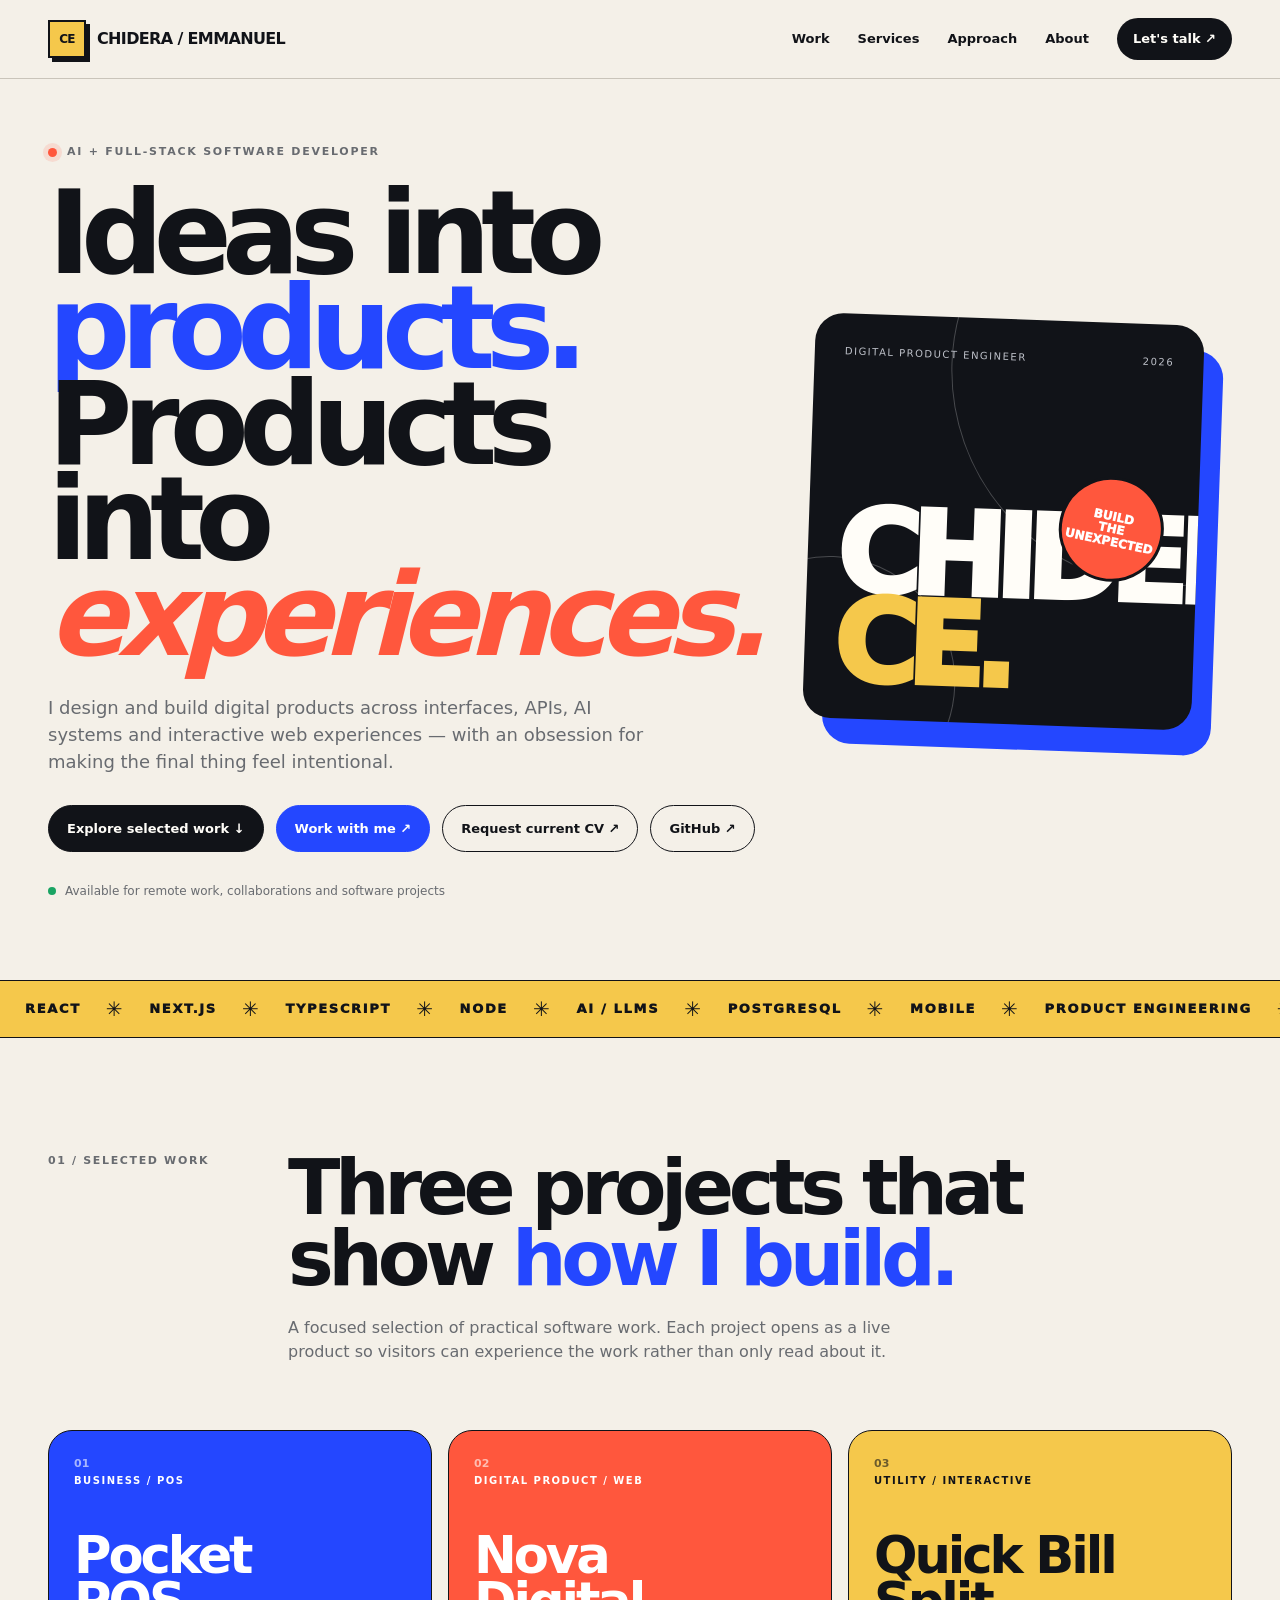
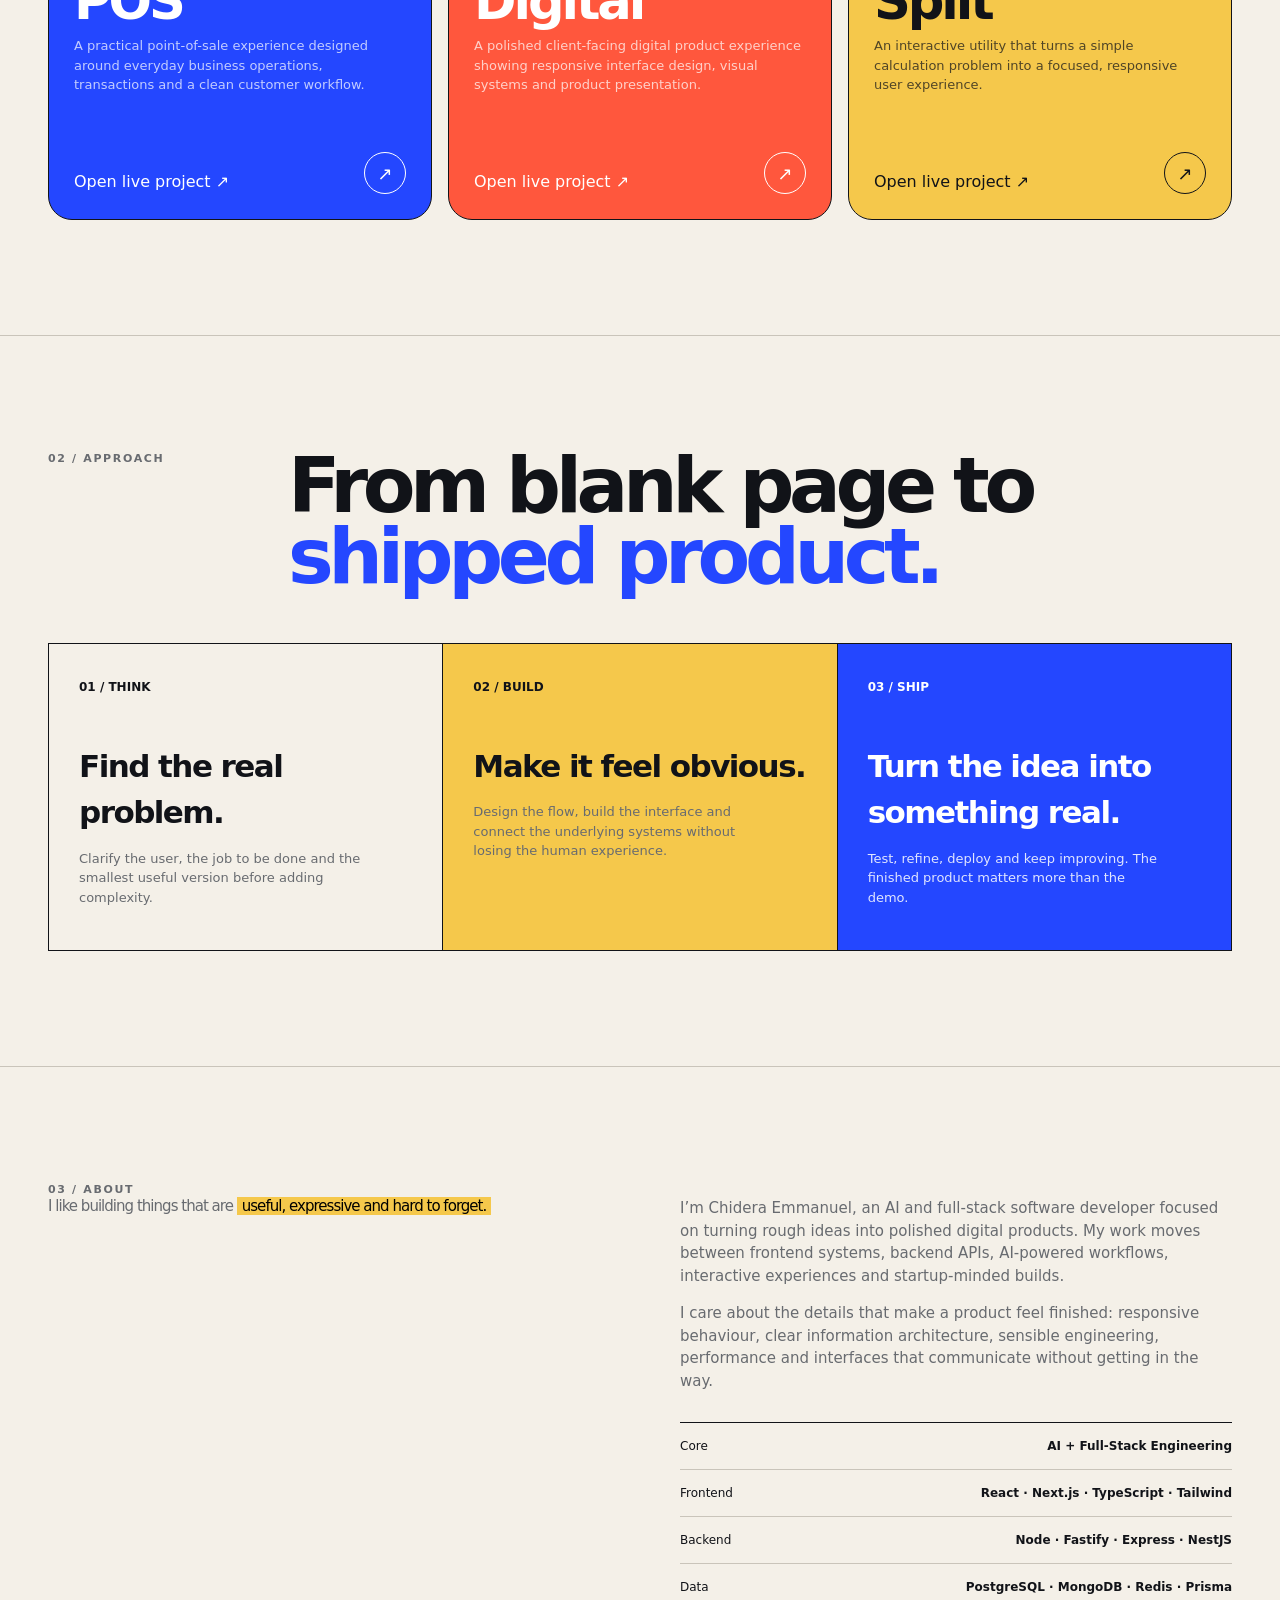
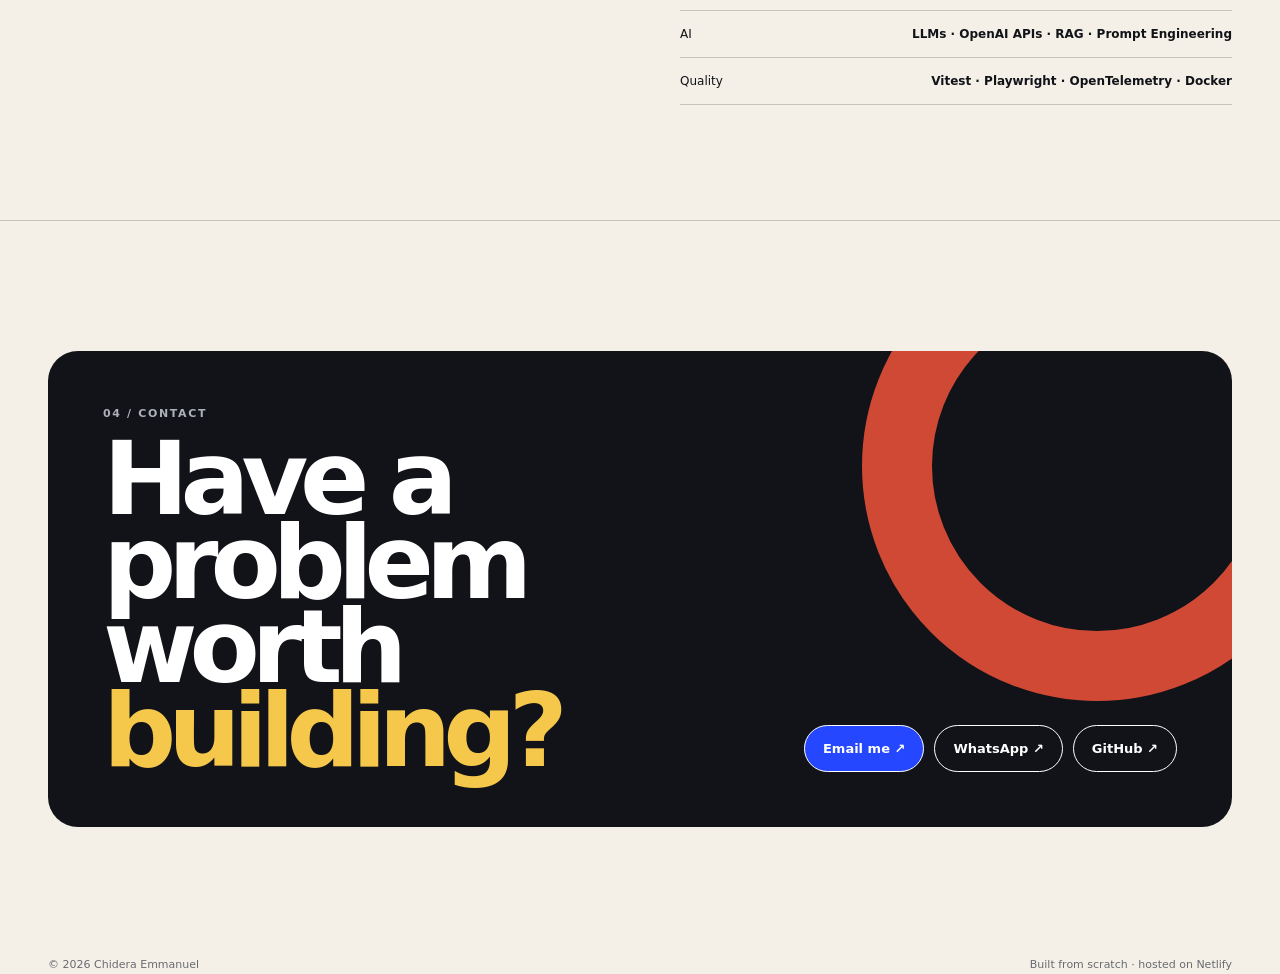
==== commit 7d202ccf: "Link paid services and update portfolio discovery metadata" ====
--- a/index.html
+++ b/index.html
@@ -4,8 +4,9 @@
 <meta charset="utf-8">
 <meta name="viewport" content="width=device-width,initial-scale=1">
 <meta name="theme-color" content="#f4f0e8">
-<meta name="description" content="Chidera Emmanuel — AI & Full-Stack Software Developer. Selected projects and contact information.">
+<meta name="description" content="Chidera Emmanuel Okpala, full-stack web and mobile developer in Lagos, Nigeria. Explore projects, website repairs and remote React / Next.js development services.">
+<link rel="canonical" href="https://my-portfolio-ce.netlify.app/">
 <title>Chidera Emmanuel — AI & Full-Stack Software Developer</title>
 <style>
 :root{--paper:#f4f0e8;--paper2:#ebe5da;--ink:#111318;--muted:#686b70;--blue:#2447ff;--red:#ff573d;--yellow:#f5c84b;--line:#c9c4ba;--white:#fffdf8;--shadow:0 18px 50px rgba(17,19,24,.10);--radius:24px;--max:1240px}*{box-sizing:border-box}html{scroll-behavior:smooth}body{margin:0;background:var(--paper);color:var(--ink);font-family:Inter,ui-sans-serif,system-ui,-apple-system,BlinkMacSystemFont,"Segoe UI",sans-serif;line-height:1.5}a{color:inherit;text-decoration:none}button{font:inherit}.wrap{max-width:var(--max);margin:auto;padding:0 28px}.top{position:sticky;top:0;z-index:40;border-bottom:1px solid var(--line);background:rgba(244,240,232,.9);backdrop-filter:blur(18px)}.nav{height:78px;display:flex;align-items:center;justify-content:space-between}.logo{display:flex;align-items:center;gap:11px;font-weight:900;letter-spacing:-.04em}.logo-mark{width:38px;height:38px;border:2px solid var(--ink);display:grid;place-items:center;background:var(--yellow);font-size:12px;box-shadow:4px 4px 0 var(--ink)}.links{display:flex;gap:28px;align-items:center;font-size:13px;font-weight:750}.links a:hover{color:var(--blue)}.nav-cta{background:var(--ink);color:var(--white);padding:11px 16px;border-radius:999px}.menu{display:none;border:0;background:none;font-size:24px}.hero{min-height:calc(100vh - 78px);display:grid;grid-template-columns:1.08fr .92fr;gap:50px;align-items:center;padding-top:65px;padding-bottom:80px}.kicker{display:flex;align-items:center;gap:10px;font-size:11px;text-transform:uppercase;letter-spacing:.16em;font-weight:850;color:var(--muted)}.kicker i{width:9px;height:9px;border-radius:50%;background:var(--red);display:inline-block;box-shadow:0 0 0 5px #ff573d22}.hero h1{font-size:clamp(64px,9vw,128px);line-height:.83;letter-spacing:-.085em;margin:25px 0 30px}.hero h1 .blue{color:var(--blue)}.hero h1 .red{color:var(--red);font-style:italic}.intro{font-size:18px;color:var(--muted);max-width:610px}.hero-actions{display:flex;gap:12px;flex-wrap:wrap;margin:30px 0}.btn{display:inline-flex;align-items:center;gap:9px;padding:13px 18px;border:1.5px solid var(--ink);border-radius:999px;font-weight:800;font-size:13px;transition:.2s}.btn:hover{transform:translateY(-2px)}.btn.dark{background:var(--ink);color:var(--white)}.btn.blue{background:var(--blue);border-color:var(--blue);color:white}.btn.light{background:transparent}.avail{display:flex;align-items:center;gap:9px;color:var(--muted);font-size:12px}.avail span{width:8px;height:8px;background:#19a463;border-radius:50%}.poster{position:relative;min-height:520px;display:grid;place-items:center}.poster-card{width:min(470px,100%);aspect-ratio:1/1.04;background:var(--ink);color:var(--white);border-radius:28px;padding:30px;position:relative;overflow:hidden;box-shadow:20px 25px 0 var(--blue);transform:rotate(2deg)}.poster-card:before,.poster-card:after{content:"";position:absolute;border:1px solid #ffffff3a;border-radius:50%}.poster-card:before{width:430px;height:430px;right:-180px;top:-170px}.poster-card:after{width:250px;height:250px;left:-100px;bottom:-90px}.poster-top{display:flex;justify-content:space-between;position:relative;z-index:2;font-size:10px;letter-spacing:.15em;text-transform:uppercase;color:#bfc2ca}.poster-big{position:absolute;left:28px;right:28px;bottom:30px;font-size:clamp(75px,9vw,125px);line-height:.78;letter-spacing:-.1em;font-weight:950;z-index:2}.poster-big em{display:block;color:var(--yellow);font-style:normal}.poster-sticker{position:absolute;right:34px;top:38%;width:105px;height:105px;border-radius:50%;background:var(--red);color:white;display:grid;place-items:center;text-align:center;font-weight:950;font-size:12px;line-height:1.05;transform:rotate(10deg);z-index:3;border:3px solid var(--ink)}.marquee{border-top:1px solid var(--ink);border-bottom:1px solid var(--ink);overflow:hidden;background:var(--yellow)}.marquee-track{display:flex;width:max-content;animation:move 22s linear infinite}.marquee span{font-size:13px;font-weight:950;letter-spacing:.13em;text-transform:uppercase;padding:13px 25px;display:flex;align-items:center;gap:25px}.marquee b{font-size:20px}@keyframes move{to{transform:translateX(-50%)}}.section{padding:115px 0;border-bottom:1px solid var(--line)}.section-head{display:grid;grid-template-columns:190px 1fr;gap:50px;margin-bottom:50px}.eyebrow{font-size:11px;letter-spacing:.15em;text-transform:uppercase;font-weight:900;color:var(--muted)}.section-title{font-size:clamp(43px,6vw,78px);line-height:.92;letter-spacing:-.07em;margin:0;max-width:800px}.section-title span{color:var(--blue)}.section-copy{color:var(--muted);max-width:650px;font-size:16px;margin-top:22px}.work-grid{display:grid;grid-template-columns:repeat(3,1fr);gap:16px}.work{background:var(--white);border:1px solid var(--ink);border-radius:var(--radius);min-height:390px;padding:25px;display:flex;flex-direction:column;justify-content:space-between;position:relative;overflow:hidden;transition:.25s}.work:hover{transform:translateY(-7px);box-shadow:var(--shadow)}.work:nth-child(1){background:var(--blue);color:white}.work:nth-child(2){background:var(--red);color:white}.work:nth-child(3){background:var(--yellow)}.work .number{font-size:11px;font-weight:900;opacity:.6}.work .kind{font-size:10px;letter-spacing:.15em;text-transform:uppercase;font-weight:900}.work h3{font-size:clamp(30px,4vw,56px);line-height:.9;letter-spacing:-.06em;margin:12px 0}.work p{font-size:13px;max-width:520px;opacity:.72;margin:0}.work-foot{display:flex;justify-content:space-between;align-items:end;gap:15px;margin-top:25px}.arrow{width:42px;height:42px;border:1px solid currentColor;border-radius:50%;display:grid;place-items:center;font-size:18px;flex:0 0 auto}.work:hover .arrow{background:currentColor;color:var(--ink)}.process{display:grid;grid-template-columns:repeat(3,1fr);gap:1px;background:var(--ink);border:1px solid var(--ink)}.step{background:var(--paper);padding:30px;min-height:230px}.step:nth-child(2){background:var(--yellow)}.step:nth-child(3){background:var(--blue);color:white}.step b{font-size:12px}.step h3{font-size:31px;letter-spacing:-.05em;margin:45px 0 10px}.step p{font-size:13px;color:var(--muted);max-width:300px}.step:nth-child(3) p{color:#e0e5ff}.about{display:grid;grid-template-columns:1fr 1fr;gap:80px;align-items:start}.about-big{font-size:clamp(34px,5vw,65px);line-height:.95;letter-spacing:-.065em;margin:0}.about-big mark{background:var(--yellow);padding:0 5px}.about p{color:var(--muted);font-size:15px}.fact-list{border-top:1px solid var(--ink);margin-top:30px}.fact{display:flex;justify-content:space-between;gap:20px;padding:14px 0;border-bottom:1px solid var(--line);font-size:12px}.fact strong{font-weight:900;text-align:right}.contact{padding:130px 0}.contact-box{background:var(--ink);color:white;border-radius:30px;padding:55px;position:relative;overflow:hidden;display:grid;grid-template-columns:1fr auto;gap:40px;align-items:end}.contact-box:after{content:"";position:absolute;width:330px;height:330px;border:70px solid var(--red);border-radius:50%;right:-100px;top:-120px;opacity:.8}.contact h2{font-size:clamp(55px,8vw,105px);line-height:.82;letter-spacing:-.08em;margin:14px 0 0;position:relative;z-index:2}.contact h2 span{color:var(--yellow)}.contact-actions{display:flex;gap:10px;flex-wrap:wrap;position:relative;z-index:3}.contact .btn{border-color:white}.contact .btn.light{color:white}footer{padding:25px 0 40px;display:flex;justify-content:space-between;color:var(--muted);font-size:11px}@media(max-width:900px){.links{display:none}.menu{display:block}.hero{grid-template-columns:1fr}.poster{min-height:430px}.section-head{grid-template-columns:1fr;gap:15px}.work-grid{grid-template-columns:1fr 1fr}.about{grid-template-columns:1fr;gap:45px}.contact-box{grid-template-columns:1fr}}@media(max-width:620px){.wrap{padding:0 18px}.nav{height:68px}.hero{padding-top:50px}.hero h1{font-size:62px}.intro{font-size:16px}.poster{min-height:360px}.poster-card{box-shadow:12px 14px 0 var(--blue)}.poster-big{font-size:76px}.section{padding:78px 0}.section-title{font-size:48px}.work-grid,.process{grid-template-columns:1fr}.work{min-height:285px}.contact{padding:80px 0}.contact-box{padding:30px}.contact h2{font-size:57px}footer{flex-direction:column;gap:8px}}@media(prefers-reduced-motion:reduce){html{scroll-behavior:auto}.marquee-track{animation:none}}
-</style></head><body><header class="top"><div class="wrap nav"><a class="logo" href="#top"><span class="logo-mark">CE</span><span>CHIDERA / EMMANUEL</span></a><nav class="links" id="links"><a href="#work">Work</a><a href="#approach">Approach</a><a href="#about">About</a><a href="#contact" class="nav-cta">Let's talk ↗</a></nav><button class="menu" id="menu" aria-label="Open menu">☰</button></div></header><main id="top"><section class="wrap hero"><div><div class="kicker"><i></i> AI + Full-Stack Software Developer</div><h1>Ideas into <span class="blue">products.</span><br>Products into <span class="red">experiences.</span></h1><p class="intro">I design and build digital products across interfaces, APIs, AI systems and interactive web experiences — with an obsession for making the final thing feel intentional.</p><div class="hero-actions"><a class="btn dark" href="#work">Explore selected work ↓</a><a class="btn blue" href="mailto:chideraemmanuelokpala@gmail.com">Contact me ↗</a><a class="btn light" href="MY-RESUME.pdf" target="_blank" rel="noopener">Open CV ↗</a><a class="btn light" href="https://github.com/ChideraEmmanuelCE" target="_blank" rel="noopener">GitHub ↗</a></div><div class="avail"><span></span> Available for remote work, collaborations and software projects</div></div><div class="poster" aria-label="Chidera Emmanuel digital studio poster"><div class="poster-card"><div class="poster-top"><span>Digital product engineer</span><span>2026</span></div><div class="poster-sticker">BUILD<br>THE<br>UNEXPECTED</div><div class="poster-big">CHIDERA<em>CE.</em></div></div></div></section><div class="marquee"><div class="marquee-track"><span>REACT <b>✳</b> NEXT.JS <b>✳</b> TYPESCRIPT <b>✳</b> NODE <b>✳</b> AI / LLMs <b>✳</b> POSTGRESQL <b>✳</b> MOBILE <b>✳</b> PRODUCT ENGINEERING <b>✳</b></span><span>REACT <b>✳</b> NEXT.JS <b>✳</b> TYPESCRIPT <b>✳</b> NODE <b>✳</b> AI / LLMs <b>✳</b> POSTGRESQL <b>✳</b> MOBILE <b>✳</b> PRODUCT ENGINEERING <b>✳</b></span></div></div><section id="work" class="section"><div class="wrap"><div class="section-head"><div class="eyebrow">01 / Selected work</div><div><h2 class="section-title">Three projects that show <span>how I build.</span></h2><p class="section-copy">A focused selection of practical software work. Each project opens as a live product so visitors can experience the work rather than only read about it.</p></div></div><div class="work-grid"><a class="work" href="https://pocket-pos.netlify.app" target="_blank" rel="noopener"><div><div class="number">01</div><div class="kind">Business / POS</div></div><div><h3>Pocket<br>POS</h3><p>A practical point-of-sale experience designed around everyday business operations, transactions and a clean customer workflow.</p></div><div class="work-foot"><span>Open live project ↗</span><span class="arrow">↗</span></div></a><a class="work" href="https://my-nova-digital.netlify.app" target="_blank" rel="noopener"><div><div class="number">02</div><div class="kind">Digital Product / Web</div></div><div><h3>Nova<br>Digital</h3><p>A polished client-facing digital product experience showing responsive interface design, visual systems and product presentation.</p></div><div class="work-foot"><span>Open live project ↗</span><span class="arrow">↗</span></div></a><a class="work" href="https://quick-bill-split.netlify.app" target="_blank" rel="noopener"><div><div class="number">03</div><div class="kind">Utility / Interactive</div></div><div><h3>Quick Bill<br>Split</h3><p>An interactive utility that turns a simple calculation problem into a focused, responsive user experience.</p></div><div class="work-foot"><span>Open live project ↗</span><span class="arrow">↗</span></div></a></div></div></section><section id="approach" class="section"><div class="wrap"><div class="section-head"><div class="eyebrow">02 / Approach</div><div><h2 class="section-title">From blank page to <span>shipped product.</span></h2></div></div><div class="process"><article class="step"><b>01 / THINK</b><h3>Find the real problem.</h3><p>Clarify the user, the job to be done and the smallest useful version before adding complexity.</p></article><article class="step"><b>02 / BUILD</b><h3>Make it feel obvious.</h3><p>Design the flow, build the interface and connect the underlying systems without losing the human experience.</p></article><article class="step"><b>03 / SHIP</b><h3>Turn the idea into something real.</h3><p>Test, refine, deploy and keep improving. The finished product matters more than the demo.</p></article></div></div></section><section id="about" class="section"><div class="wrap about"><div><div class="eyebrow">03 / About</div><p class="about-big">I like building things that are <mark>useful, expressive and hard to forget.</mark></p></div><div><p>I’m Chidera Emmanuel, an AI and full-stack software developer focused on turning rough ideas into polished digital products. My work moves between frontend systems, backend APIs, AI-powered workflows, interactive experiences and startup-minded builds.</p><p>I care about the details that make a product feel finished: responsive behaviour, clear information architecture, sensible engineering, performance and interfaces that communicate without getting in the way.</p><div class="fact-list"><div class="fact"><span>Core</span><strong>AI + Full-Stack Engineering</strong></div><div class="fact"><span>Frontend</span><strong>React · Next.js · TypeScript · Tailwind</strong></div><div class="fact"><span>Backend</span><strong>Node · Fastify · Express · NestJS</strong></div><div class="fact"><span>Data</span><strong>PostgreSQL · MongoDB · Redis · Prisma</strong></div><div class="fact"><span>AI</span><strong>LLMs · OpenAI APIs · RAG · Prompt Engineering</strong></div><div class="fact"><span>Quality</span><strong>Vitest · Playwright · OpenTelemetry · Docker</strong></div></div></div></div></section><section id="contact" class="contact"><div class="wrap"><div class="contact-box"><div><div class="eyebrow" style="color:#aeb1b9">04 / Contact</div><h2>Have a problem worth <span>building?</span></h2></div><div class="contact-actions"><a class="btn blue" href="mailto:chideraemmanuelokpala@gmail.com">Email me ↗</a><a class="btn light" href="https://wa.me/2347042879150" target="_blank" rel="noopener">WhatsApp ↗</a><a class="btn light" href="https://github.com/ChideraEmmanuelCE" target="_blank" rel="noopener">GitHub ↗</a></div></div></div></section></main><footer class="wrap"><span>© 2026 Chidera Emmanuel</span><span>Built from scratch · hosted on Netlify</span></footer><script>const menu=document.getElementById('menu');const links=document.getElementById('links');menu.addEventListener('click',()=>{links.classList.toggle('mobile')});const style=document.createElement('style');style.textContent='.links.mobile{display:flex;position:absolute;top:68px;left:0;right:0;background:var(--paper);padding:18px;flex-direction:column;align-items:flex-start;border-bottom:1px solid var(--line)}';document.head.appendChild(style);</script></body></html>+</style></head><body><header class="top"><div class="wrap nav"><a class="logo" href="#top"><span class="logo-mark">CE</span><span>CHIDERA / EMMANUEL</span></a><nav class="links" id="links"><a href="#work">Work</a><a href="services.html">Services</a><a href="#approach">Approach</a><a href="#about">About</a><a href="#contact" class="nav-cta">Let's talk ↗</a></nav><button class="menu" id="menu" aria-label="Open menu">☰</button></div></header><main id="top"><section class="wrap hero"><div><div class="kicker"><i></i> AI + Full-Stack Software Developer</div><h1>Ideas into <span class="blue">products.</span><br>Products into <span class="red">experiences.</span></h1><p class="intro">I design and build digital products across interfaces, APIs, AI systems and interactive web experiences — with an obsession for making the final thing feel intentional.</p><div class="hero-actions"><a class="btn dark" href="#work">Explore selected work ↓</a><a class="btn blue" href="services.html">Work with me ↗</a><a class="btn light" href="mailto:chideraemmanuelokpala@gmail.com?subject=Request%20for%20current%20CV" target="_blank" rel="noopener">Request current CV ↗</a><a class="btn light" href="https://github.com/ChideraEmmanuelCE" target="_blank" rel="noopener">GitHub ↗</a></div><div class="avail"><span></span> Available for remote work, collaborations and software projects</div></div><div class="poster" aria-label="Chidera Emmanuel digital studio poster"><div class="poster-card"><div class="poster-top"><span>Digital product engineer</span><span>2026</span></div><div class="poster-sticker">BUILD<br>THE<br>UNEXPECTED</div><div class="poster-big">CHIDERA<em>CE.</em></div></div></div></section><div class="marquee"><div class="marquee-track"><span>REACT <b>✳</b> NEXT.JS <b>✳</b> TYPESCRIPT <b>✳</b> NODE <b>✳</b> AI / LLMs <b>✳</b> POSTGRESQL <b>✳</b> MOBILE <b>✳</b> PRODUCT ENGINEERING <b>✳</b></span><span>REACT <b>✳</b> NEXT.JS <b>✳</b> TYPESCRIPT <b>✳</b> NODE <b>✳</b> AI / LLMs <b>✳</b> POSTGRESQL <b>✳</b> MOBILE <b>✳</b> PRODUCT ENGINEERING <b>✳</b></span></div></div><section id="work" class="section"><div class="wrap"><div class="section-head"><div class="eyebrow">01 / Selected work</div><div><h2 class="section-title">Three projects that show <span>how I build.</span></h2><p class="section-copy">A focused selection of practical software work. Each project opens as a live product so visitors can experience the work rather than only read about it.</p></div></div><div class="work-grid"><a class="work" href="https://pocket-pos.netlify.app" target="_blank" rel="noopener"><div><div class="number">01</div><div class="kind">Business / POS</div></div><div><h3>Pocket<br>POS</h3><p>A practical point-of-sale experience designed around everyday business operations, transactions and a clean customer workflow.</p></div><div class="work-foot"><span>Open live project ↗</span><span class="arrow">↗</span></div></a><a class="work" href="https://my-nova-digital.netlify.app" target="_blank" rel="noopener"><div><div class="number">02</div><div class="kind">Digital Product / Web</div></div><div><h3>Nova<br>Digital</h3><p>A polished client-facing digital product experience showing responsive interface design, visual systems and product presentation.</p></div><div class="work-foot"><span>Open live project ↗</span><span class="arrow">↗</span></div></a><a class="work" href="https://quick-bill-split.netlify.app" target="_blank" rel="noopener"><div><div class="number">03</div><div class="kind">Utility / Interactive</div></div><div><h3>Quick Bill<br>Split</h3><p>An interactive utility that turns a simple calculation problem into a focused, responsive user experience.</p></div><div class="work-foot"><span>Open live project ↗</span><span class="arrow">↗</span></div></a></div></div></section><section id="approach" class="section"><div class="wrap"><div class="section-head"><div class="eyebrow">02 / Approach</div><div><h2 class="section-title">From blank page to <span>shipped product.</span></h2></div></div><div class="process"><article class="step"><b>01 / THINK</b><h3>Find the real problem.</h3><p>Clarify the user, the job to be done and the smallest useful version before adding complexity.</p></article><article class="step"><b>02 / BUILD</b><h3>Make it feel obvious.</h3><p>Design the flow, build the interface and connect the underlying systems without losing the human experience.</p></article><article class="step"><b>03 / SHIP</b><h3>Turn the idea into something real.</h3><p>Test, refine, deploy and keep improving. The finished product matters more than the demo.</p></article></div></div></section><section id="about" class="section"><div class="wrap about"><div><div class="eyebrow">03 / About</div><p class="about-big">I like building things that are <mark>useful, expressive and hard to forget.</mark></p></div><div><p>I’m Chidera Emmanuel, an AI and full-stack software developer focused on turning rough ideas into polished digital products. My work moves between frontend systems, backend APIs, AI-powered workflows, interactive experiences and startup-minded builds.</p><p>I care about the details that make a product feel finished: responsive behaviour, clear information architecture, sensible engineering, performance and interfaces that communicate without getting in the way.</p><div class="fact-list"><div class="fact"><span>Core</span><strong>AI + Full-Stack Engineering</strong></div><div class="fact"><span>Frontend</span><strong>React · Next.js · TypeScript · Tailwind</strong></div><div class="fact"><span>Backend</span><strong>Node · Fastify · Express · NestJS</strong></div><div class="fact"><span>Data</span><strong>PostgreSQL · MongoDB · Redis · Prisma</strong></div><div class="fact"><span>AI</span><strong>LLMs · OpenAI APIs · RAG · Prompt Engineering</strong></div><div class="fact"><span>Quality</span><strong>Vitest · Playwright · OpenTelemetry · Docker</strong></div></div></div></div></section><section id="contact" class="contact"><div class="wrap"><div class="contact-box"><div><div class="eyebrow" style="color:#aeb1b9">04 / Contact</div><h2>Have a problem worth <span>building?</span></h2></div><div class="contact-actions"><a class="btn blue" href="mailto:chideraemmanuelokpala@gmail.com">Email me ↗</a><a class="btn light" href="https://wa.me/2347042879150" target="_blank" rel="noopener">WhatsApp ↗</a><a class="btn light" href="https://github.com/ChideraEmmanuelCE" target="_blank" rel="noopener">GitHub ↗</a></div></div></div></section></main><footer class="wrap"><span>© 2026 Chidera Emmanuel</span><span>Built from scratch · hosted on Netlify</span></footer><script>const menu=document.getElementById('menu');const links=document.getElementById('links');menu.addEventListener('click',()=>{links.classList.toggle('mobile')});const style=document.createElement('style');style.textContent='.links.mobile{display:flex;position:absolute;top:68px;left:0;right:0;background:var(--paper);padding:18px;flex-direction:column;align-items:flex-start;border-bottom:1px solid var(--line)}';document.head.appendChild(style);</script></body></html>
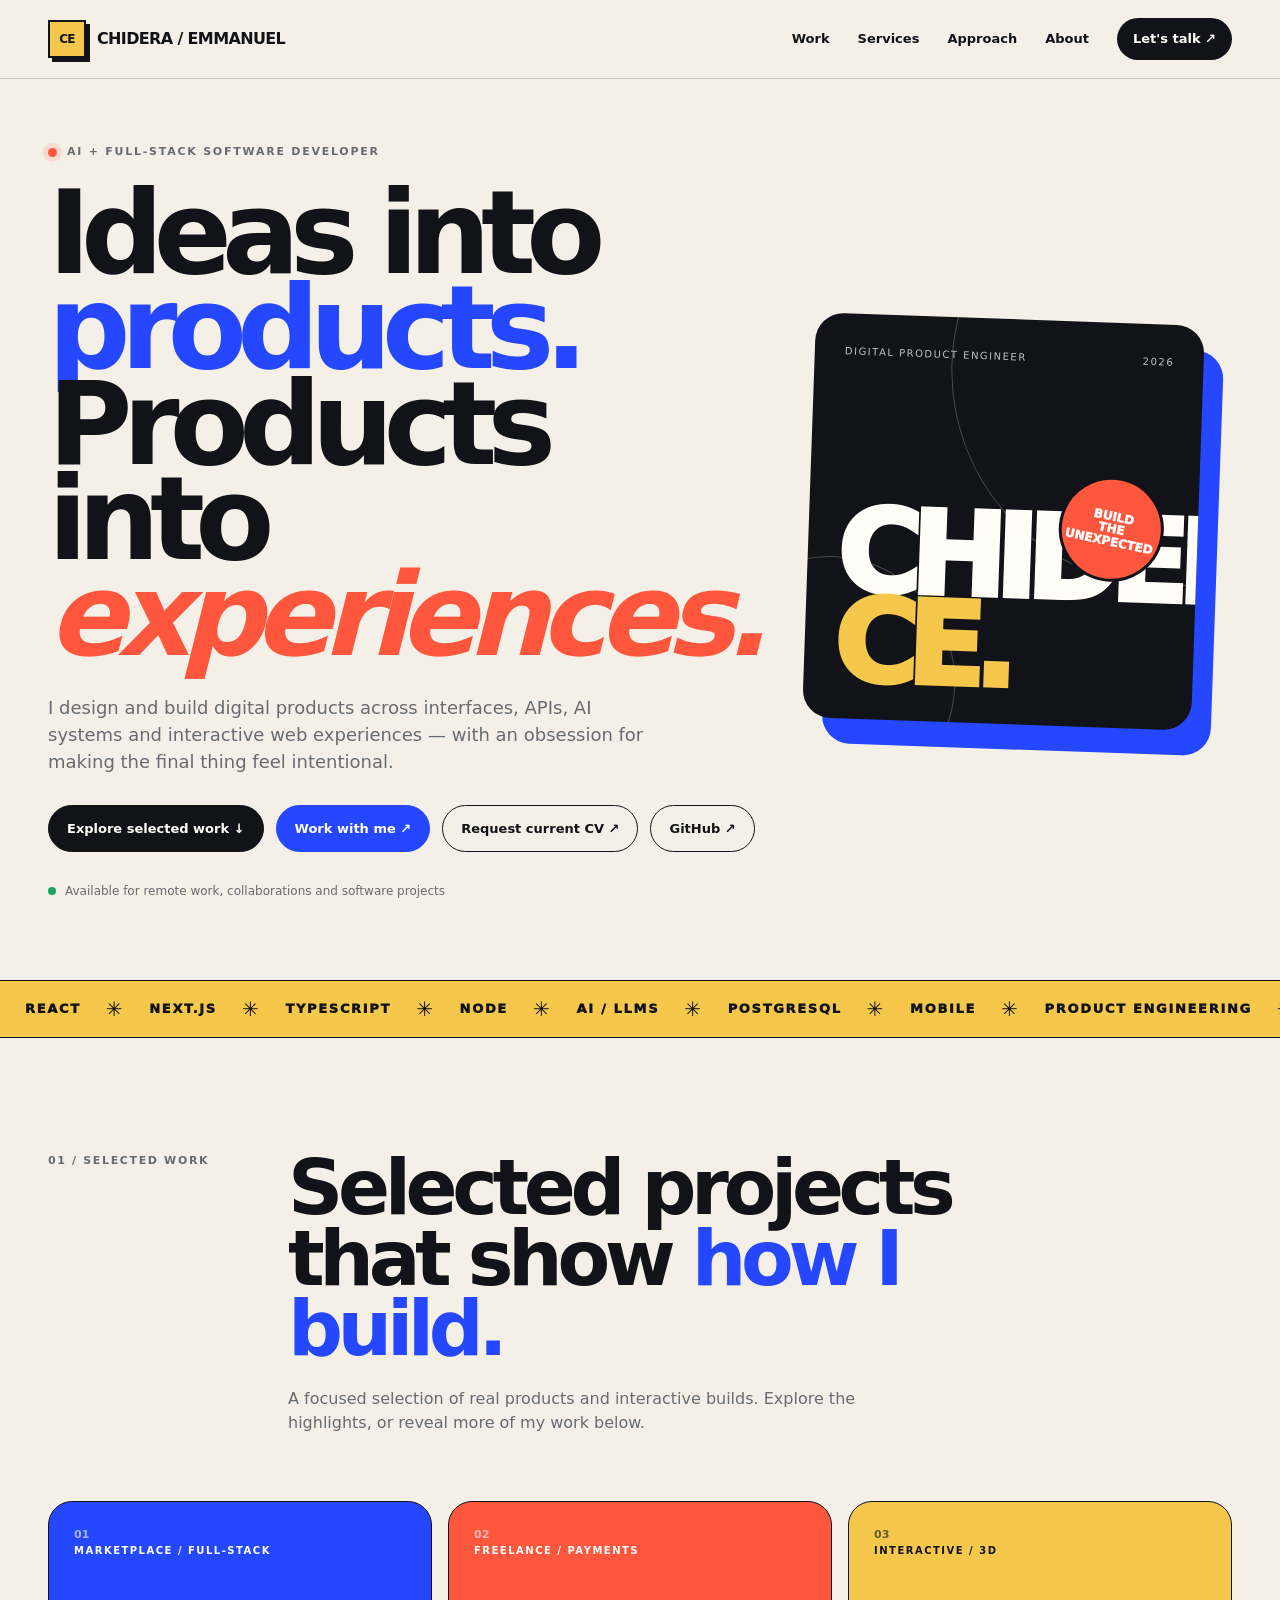
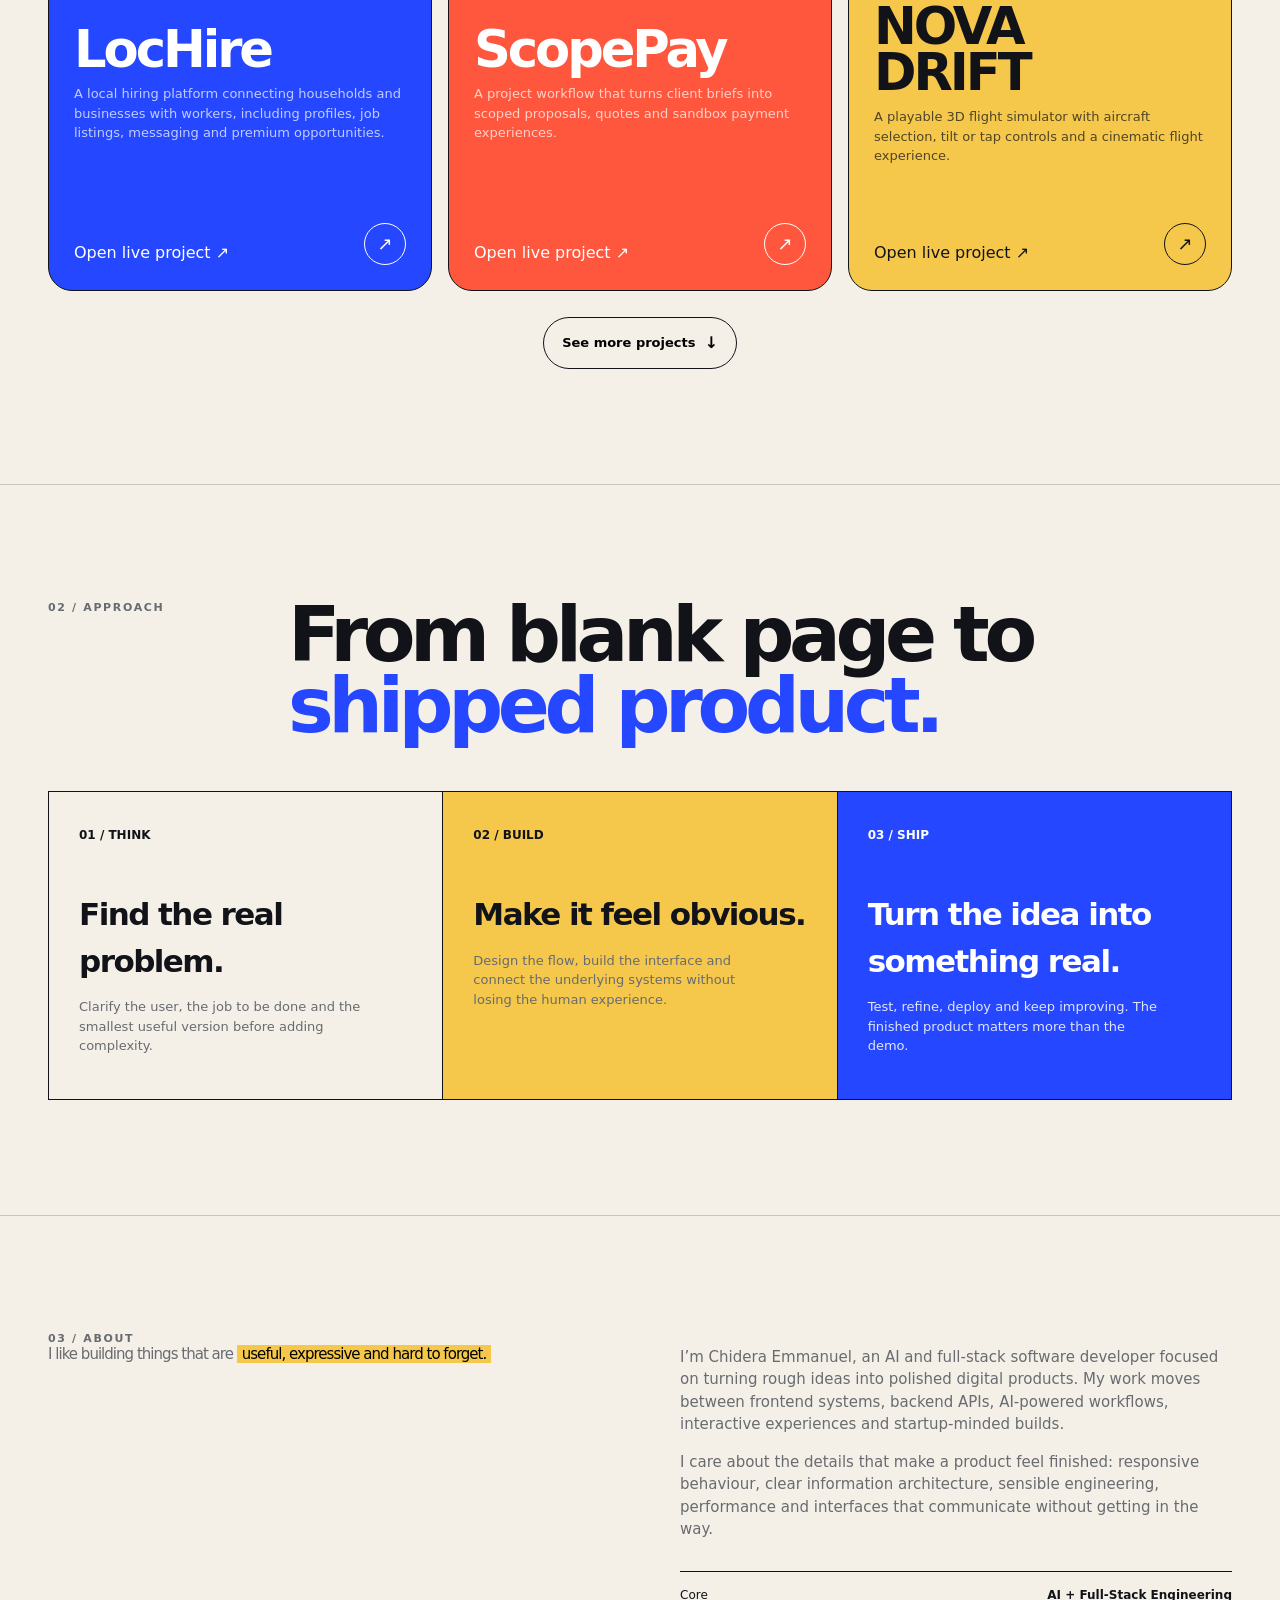
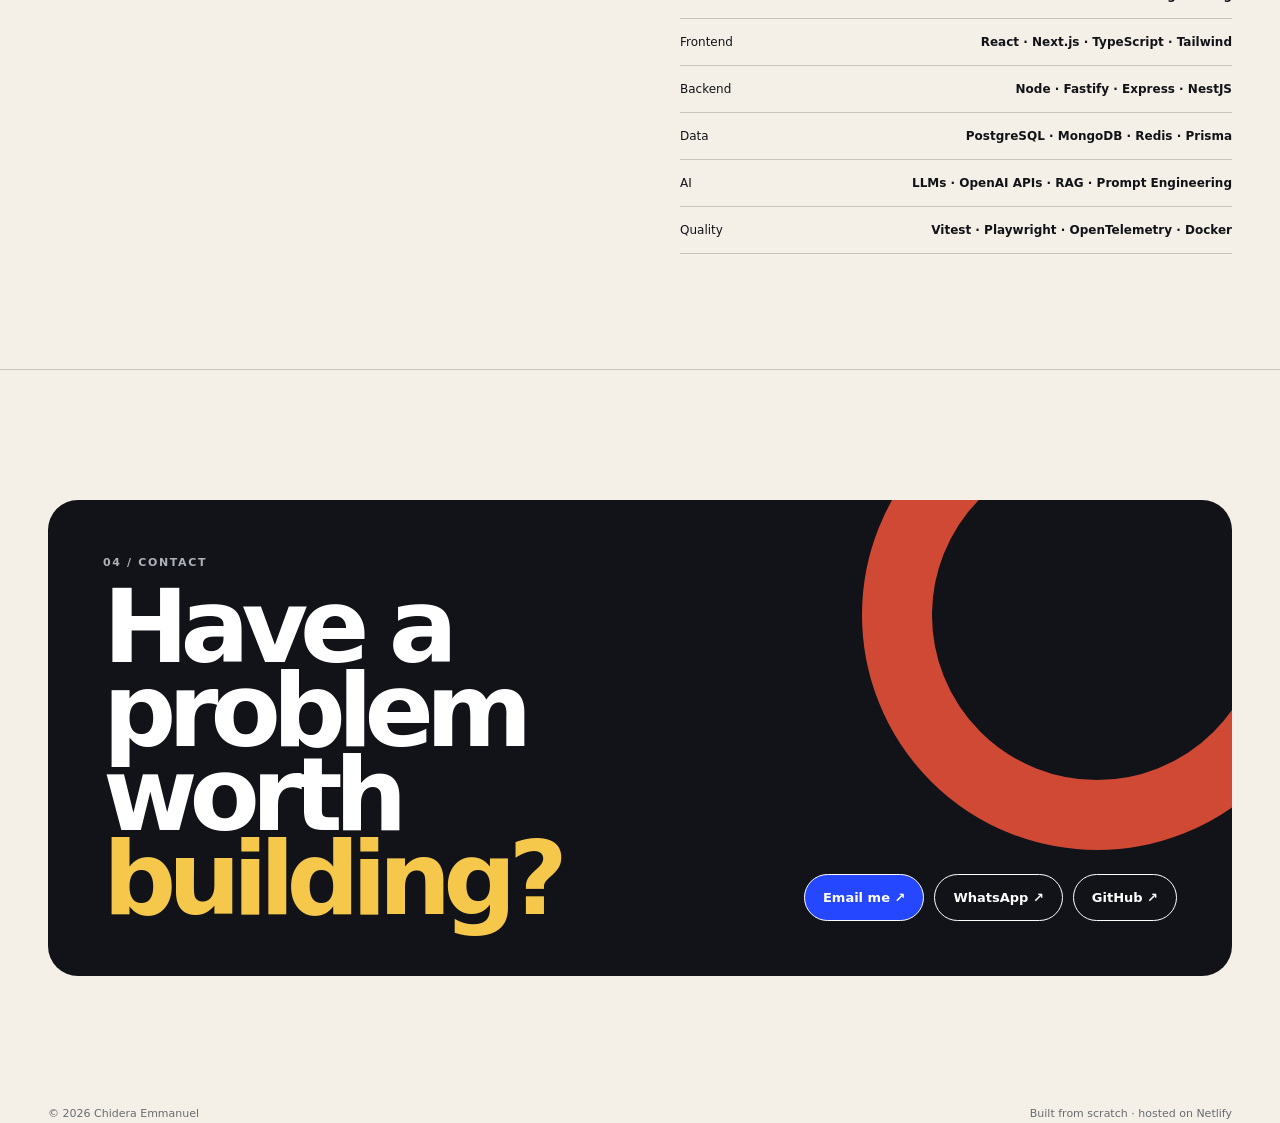
==== commit c891b9a0: "Feature LocHire and recent Vercel projects with accessible See more toggle" ====
--- a/index.html
+++ b/index.html
@@ -9,4 +9,4 @@
 <title>Chidera Emmanuel — AI & Full-Stack Software Developer</title>
 <style>
 :root{--paper:#f4f0e8;--paper2:#ebe5da;--ink:#111318;--muted:#686b70;--blue:#2447ff;--red:#ff573d;--yellow:#f5c84b;--line:#c9c4ba;--white:#fffdf8;--shadow:0 18px 50px rgba(17,19,24,.10);--radius:24px;--max:1240px}*{box-sizing:border-box}html{scroll-behavior:smooth}body{margin:0;background:var(--paper);color:var(--ink);font-family:Inter,ui-sans-serif,system-ui,-apple-system,BlinkMacSystemFont,"Segoe UI",sans-serif;line-height:1.5}a{color:inherit;text-decoration:none}button{font:inherit}.wrap{max-width:var(--max);margin:auto;padding:0 28px}.top{position:sticky;top:0;z-index:40;border-bottom:1px solid var(--line);background:rgba(244,240,232,.9);backdrop-filter:blur(18px)}.nav{height:78px;display:flex;align-items:center;justify-content:space-between}.logo{display:flex;align-items:center;gap:11px;font-weight:900;letter-spacing:-.04em}.logo-mark{width:38px;height:38px;border:2px solid var(--ink);display:grid;place-items:center;background:var(--yellow);font-size:12px;box-shadow:4px 4px 0 var(--ink)}.links{display:flex;gap:28px;align-items:center;font-size:13px;font-weight:750}.links a:hover{color:var(--blue)}.nav-cta{background:var(--ink);color:var(--white);padding:11px 16px;border-radius:999px}.menu{display:none;border:0;background:none;font-size:24px}.hero{min-height:calc(100vh - 78px);display:grid;grid-template-columns:1.08fr .92fr;gap:50px;align-items:center;padding-top:65px;padding-bottom:80px}.kicker{display:flex;align-items:center;gap:10px;font-size:11px;text-transform:uppercase;letter-spacing:.16em;font-weight:850;color:var(--muted)}.kicker i{width:9px;height:9px;border-radius:50%;background:var(--red);display:inline-block;box-shadow:0 0 0 5px #ff573d22}.hero h1{font-size:clamp(64px,9vw,128px);line-height:.83;letter-spacing:-.085em;margin:25px 0 30px}.hero h1 .blue{color:var(--blue)}.hero h1 .red{color:var(--red);font-style:italic}.intro{font-size:18px;color:var(--muted);max-width:610px}.hero-actions{display:flex;gap:12px;flex-wrap:wrap;margin:30px 0}.btn{display:inline-flex;align-items:center;gap:9px;padding:13px 18px;border:1.5px solid var(--ink);border-radius:999px;font-weight:800;font-size:13px;transition:.2s}.btn:hover{transform:translateY(-2px)}.btn.dark{background:var(--ink);color:var(--white)}.btn.blue{background:var(--blue);border-color:var(--blue);color:white}.btn.light{background:transparent}.avail{display:flex;align-items:center;gap:9px;color:var(--muted);font-size:12px}.avail span{width:8px;height:8px;background:#19a463;border-radius:50%}.poster{position:relative;min-height:520px;display:grid;place-items:center}.poster-card{width:min(470px,100%);aspect-ratio:1/1.04;background:var(--ink);color:var(--white);border-radius:28px;padding:30px;position:relative;overflow:hidden;box-shadow:20px 25px 0 var(--blue);transform:rotate(2deg)}.poster-card:before,.poster-card:after{content:"";position:absolute;border:1px solid #ffffff3a;border-radius:50%}.poster-card:before{width:430px;height:430px;right:-180px;top:-170px}.poster-card:after{width:250px;height:250px;left:-100px;bottom:-90px}.poster-top{display:flex;justify-content:space-between;position:relative;z-index:2;font-size:10px;letter-spacing:.15em;text-transform:uppercase;color:#bfc2ca}.poster-big{position:absolute;left:28px;right:28px;bottom:30px;font-size:clamp(75px,9vw,125px);line-height:.78;letter-spacing:-.1em;font-weight:950;z-index:2}.poster-big em{display:block;color:var(--yellow);font-style:normal}.poster-sticker{position:absolute;right:34px;top:38%;width:105px;height:105px;border-radius:50%;background:var(--red);color:white;display:grid;place-items:center;text-align:center;font-weight:950;font-size:12px;line-height:1.05;transform:rotate(10deg);z-index:3;border:3px solid var(--ink)}.marquee{border-top:1px solid var(--ink);border-bottom:1px solid var(--ink);overflow:hidden;background:var(--yellow)}.marquee-track{display:flex;width:max-content;animation:move 22s linear infinite}.marquee span{font-size:13px;font-weight:950;letter-spacing:.13em;text-transform:uppercase;padding:13px 25px;display:flex;align-items:center;gap:25px}.marquee b{font-size:20px}@keyframes move{to{transform:translateX(-50%)}}.section{padding:115px 0;border-bottom:1px solid var(--line)}.section-head{display:grid;grid-template-columns:190px 1fr;gap:50px;margin-bottom:50px}.eyebrow{font-size:11px;letter-spacing:.15em;text-transform:uppercase;font-weight:900;color:var(--muted)}.section-title{font-size:clamp(43px,6vw,78px);line-height:.92;letter-spacing:-.07em;margin:0;max-width:800px}.section-title span{color:var(--blue)}.section-copy{color:var(--muted);max-width:650px;font-size:16px;margin-top:22px}.work-grid{display:grid;grid-template-columns:repeat(3,1fr);gap:16px}.work{background:var(--white);border:1px solid var(--ink);border-radius:var(--radius);min-height:390px;padding:25px;display:flex;flex-direction:column;justify-content:space-between;position:relative;overflow:hidden;transition:.25s}.work:hover{transform:translateY(-7px);box-shadow:var(--shadow)}.work:nth-child(1){background:var(--blue);color:white}.work:nth-child(2){background:var(--red);color:white}.work:nth-child(3){background:var(--yellow)}.work .number{font-size:11px;font-weight:900;opacity:.6}.work .kind{font-size:10px;letter-spacing:.15em;text-transform:uppercase;font-weight:900}.work h3{font-size:clamp(30px,4vw,56px);line-height:.9;letter-spacing:-.06em;margin:12px 0}.work p{font-size:13px;max-width:520px;opacity:.72;margin:0}.work-foot{display:flex;justify-content:space-between;align-items:end;gap:15px;margin-top:25px}.arrow{width:42px;height:42px;border:1px solid currentColor;border-radius:50%;display:grid;place-items:center;font-size:18px;flex:0 0 auto}.work:hover .arrow{background:currentColor;color:var(--ink)}.process{display:grid;grid-template-columns:repeat(3,1fr);gap:1px;background:var(--ink);border:1px solid var(--ink)}.step{background:var(--paper);padding:30px;min-height:230px}.step:nth-child(2){background:var(--yellow)}.step:nth-child(3){background:var(--blue);color:white}.step b{font-size:12px}.step h3{font-size:31px;letter-spacing:-.05em;margin:45px 0 10px}.step p{font-size:13px;color:var(--muted);max-width:300px}.step:nth-child(3) p{color:#e0e5ff}.about{display:grid;grid-template-columns:1fr 1fr;gap:80px;align-items:start}.about-big{font-size:clamp(34px,5vw,65px);line-height:.95;letter-spacing:-.065em;margin:0}.about-big mark{background:var(--yellow);padding:0 5px}.about p{color:var(--muted);font-size:15px}.fact-list{border-top:1px solid var(--ink);margin-top:30px}.fact{display:flex;justify-content:space-between;gap:20px;padding:14px 0;border-bottom:1px solid var(--line);font-size:12px}.fact strong{font-weight:900;text-align:right}.contact{padding:130px 0}.contact-box{background:var(--ink);color:white;border-radius:30px;padding:55px;position:relative;overflow:hidden;display:grid;grid-template-columns:1fr auto;gap:40px;align-items:end}.contact-box:after{content:"";position:absolute;width:330px;height:330px;border:70px solid var(--red);border-radius:50%;right:-100px;top:-120px;opacity:.8}.contact h2{font-size:clamp(55px,8vw,105px);line-height:.82;letter-spacing:-.08em;margin:14px 0 0;position:relative;z-index:2}.contact h2 span{color:var(--yellow)}.contact-actions{display:flex;gap:10px;flex-wrap:wrap;position:relative;z-index:3}.contact .btn{border-color:white}.contact .btn.light{color:white}footer{padding:25px 0 40px;display:flex;justify-content:space-between;color:var(--muted);font-size:11px}@media(max-width:900px){.links{display:none}.menu{display:block}.hero{grid-template-columns:1fr}.poster{min-height:430px}.section-head{grid-template-columns:1fr;gap:15px}.work-grid{grid-template-columns:1fr 1fr}.about{grid-template-columns:1fr;gap:45px}.contact-box{grid-template-columns:1fr}}@media(max-width:620px){.wrap{padding:0 18px}.nav{height:68px}.hero{padding-top:50px}.hero h1{font-size:62px}.intro{font-size:16px}.poster{min-height:360px}.poster-card{box-shadow:12px 14px 0 var(--blue)}.poster-big{font-size:76px}.section{padding:78px 0}.section-title{font-size:48px}.work-grid,.process{grid-template-columns:1fr}.work{min-height:285px}.contact{padding:80px 0}.contact-box{padding:30px}.contact h2{font-size:57px}footer{flex-direction:column;gap:8px}}@media(prefers-reduced-motion:reduce){html{scroll-behavior:auto}.marquee-track{animation:none}}
-</style></head><body><header class="top"><div class="wrap nav"><a class="logo" href="#top"><span class="logo-mark">CE</span><span>CHIDERA / EMMANUEL</span></a><nav class="links" id="links"><a href="#work">Work</a><a href="services.html">Services</a><a href="#approach">Approach</a><a href="#about">About</a><a href="#contact" class="nav-cta">Let's talk ↗</a></nav><button class="menu" id="menu" aria-label="Open menu">☰</button></div></header><main id="top"><section class="wrap hero"><div><div class="kicker"><i></i> AI + Full-Stack Software Developer</div><h1>Ideas into <span class="blue">products.</span><br>Products into <span class="red">experiences.</span></h1><p class="intro">I design and build digital products across interfaces, APIs, AI systems and interactive web experiences — with an obsession for making the final thing feel intentional.</p><div class="hero-actions"><a class="btn dark" href="#work">Explore selected work ↓</a><a class="btn blue" href="services.html">Work with me ↗</a><a class="btn light" href="mailto:chideraemmanuelokpala@gmail.com?subject=Request%20for%20current%20CV" target="_blank" rel="noopener">Request current CV ↗</a><a class="btn light" href="https://github.com/ChideraEmmanuelCE" target="_blank" rel="noopener">GitHub ↗</a></div><div class="avail"><span></span> Available for remote work, collaborations and software projects</div></div><div class="poster" aria-label="Chidera Emmanuel digital studio poster"><div class="poster-card"><div class="poster-top"><span>Digital product engineer</span><span>2026</span></div><div class="poster-sticker">BUILD<br>THE<br>UNEXPECTED</div><div class="poster-big">CHIDERA<em>CE.</em></div></div></div></section><div class="marquee"><div class="marquee-track"><span>REACT <b>✳</b> NEXT.JS <b>✳</b> TYPESCRIPT <b>✳</b> NODE <b>✳</b> AI / LLMs <b>✳</b> POSTGRESQL <b>✳</b> MOBILE <b>✳</b> PRODUCT ENGINEERING <b>✳</b></span><span>REACT <b>✳</b> NEXT.JS <b>✳</b> TYPESCRIPT <b>✳</b> NODE <b>✳</b> AI / LLMs <b>✳</b> POSTGRESQL <b>✳</b> MOBILE <b>✳</b> PRODUCT ENGINEERING <b>✳</b></span></div></div><section id="work" class="section"><div class="wrap"><div class="section-head"><div class="eyebrow">01 / Selected work</div><div><h2 class="section-title">Three projects that show <span>how I build.</span></h2><p class="section-copy">A focused selection of practical software work. Each project opens as a live product so visitors can experience the work rather than only read about it.</p></div></div><div class="work-grid"><a class="work" href="https://pocket-pos.netlify.app" target="_blank" rel="noopener"><div><div class="number">01</div><div class="kind">Business / POS</div></div><div><h3>Pocket<br>POS</h3><p>A practical point-of-sale experience designed around everyday business operations, transactions and a clean customer workflow.</p></div><div class="work-foot"><span>Open live project ↗</span><span class="arrow">↗</span></div></a><a class="work" href="https://my-nova-digital.netlify.app" target="_blank" rel="noopener"><div><div class="number">02</div><div class="kind">Digital Product / Web</div></div><div><h3>Nova<br>Digital</h3><p>A polished client-facing digital product experience showing responsive interface design, visual systems and product presentation.</p></div><div class="work-foot"><span>Open live project ↗</span><span class="arrow">↗</span></div></a><a class="work" href="https://quick-bill-split.netlify.app" target="_blank" rel="noopener"><div><div class="number">03</div><div class="kind">Utility / Interactive</div></div><div><h3>Quick Bill<br>Split</h3><p>An interactive utility that turns a simple calculation problem into a focused, responsive user experience.</p></div><div class="work-foot"><span>Open live project ↗</span><span class="arrow">↗</span></div></a></div></div></section><section id="approach" class="section"><div class="wrap"><div class="section-head"><div class="eyebrow">02 / Approach</div><div><h2 class="section-title">From blank page to <span>shipped product.</span></h2></div></div><div class="process"><article class="step"><b>01 / THINK</b><h3>Find the real problem.</h3><p>Clarify the user, the job to be done and the smallest useful version before adding complexity.</p></article><article class="step"><b>02 / BUILD</b><h3>Make it feel obvious.</h3><p>Design the flow, build the interface and connect the underlying systems without losing the human experience.</p></article><article class="step"><b>03 / SHIP</b><h3>Turn the idea into something real.</h3><p>Test, refine, deploy and keep improving. The finished product matters more than the demo.</p></article></div></div></section><section id="about" class="section"><div class="wrap about"><div><div class="eyebrow">03 / About</div><p class="about-big">I like building things that are <mark>useful, expressive and hard to forget.</mark></p></div><div><p>I’m Chidera Emmanuel, an AI and full-stack software developer focused on turning rough ideas into polished digital products. My work moves between frontend systems, backend APIs, AI-powered workflows, interactive experiences and startup-minded builds.</p><p>I care about the details that make a product feel finished: responsive behaviour, clear information architecture, sensible engineering, performance and interfaces that communicate without getting in the way.</p><div class="fact-list"><div class="fact"><span>Core</span><strong>AI + Full-Stack Engineering</strong></div><div class="fact"><span>Frontend</span><strong>React · Next.js · TypeScript · Tailwind</strong></div><div class="fact"><span>Backend</span><strong>Node · Fastify · Express · NestJS</strong></div><div class="fact"><span>Data</span><strong>PostgreSQL · MongoDB · Redis · Prisma</strong></div><div class="fact"><span>AI</span><strong>LLMs · OpenAI APIs · RAG · Prompt Engineering</strong></div><div class="fact"><span>Quality</span><strong>Vitest · Playwright · OpenTelemetry · Docker</strong></div></div></div></div></section><section id="contact" class="contact"><div class="wrap"><div class="contact-box"><div><div class="eyebrow" style="color:#aeb1b9">04 / Contact</div><h2>Have a problem worth <span>building?</span></h2></div><div class="contact-actions"><a class="btn blue" href="mailto:chideraemmanuelokpala@gmail.com">Email me ↗</a><a class="btn light" href="https://wa.me/2347042879150" target="_blank" rel="noopener">WhatsApp ↗</a><a class="btn light" href="https://github.com/ChideraEmmanuelCE" target="_blank" rel="noopener">GitHub ↗</a></div></div></div></section></main><footer class="wrap"><span>© 2026 Chidera Emmanuel</span><span>Built from scratch · hosted on Netlify</span></footer><script>const menu=document.getElementById('menu');const links=document.getElementById('links');menu.addEventListener('click',()=>{links.classList.toggle('mobile')});const style=document.createElement('style');style.textContent='.links.mobile{display:flex;position:absolute;top:68px;left:0;right:0;background:var(--paper);padding:18px;flex-direction:column;align-items:flex-start;border-bottom:1px solid var(--line)}';document.head.appendChild(style);</script></body></html>+</style><style>.more-projects{margin-top:16px}.more-projects[hidden]{display:none}.work-actions{display:flex;justify-content:center;margin-top:26px}.see-more{background:var(--white);border-color:var(--ink);cursor:pointer;min-width:190px;justify-content:center}.see-more:focus-visible{outline:3px solid var(--blue);outline-offset:4px}.see-more span{font-size:16px}.work-grid .work h3{overflow-wrap:anywhere}@media(max-width:620px){.work-actions{margin-top:20px}.see-more{width:100%;max-width:360px}}</style></head><body><header class="top"><div class="wrap nav"><a class="logo" href="#top"><span class="logo-mark">CE</span><span>CHIDERA / EMMANUEL</span></a><nav class="links" id="links"><a href="#work">Work</a><a href="services.html">Services</a><a href="#approach">Approach</a><a href="#about">About</a><a href="#contact" class="nav-cta">Let's talk ↗</a></nav><button class="menu" id="menu" aria-label="Open menu">☰</button></div></header><main id="top"><section class="wrap hero"><div><div class="kicker"><i></i> AI + Full-Stack Software Developer</div><h1>Ideas into <span class="blue">products.</span><br>Products into <span class="red">experiences.</span></h1><p class="intro">I design and build digital products across interfaces, APIs, AI systems and interactive web experiences — with an obsession for making the final thing feel intentional.</p><div class="hero-actions"><a class="btn dark" href="#work">Explore selected work ↓</a><a class="btn blue" href="services.html">Work with me ↗</a><a class="btn light" href="mailto:chideraemmanuelokpala@gmail.com?subject=Request%20for%20current%20CV" target="_blank" rel="noopener">Request current CV ↗</a><a class="btn light" href="https://github.com/ChideraEmmanuelCE" target="_blank" rel="noopener">GitHub ↗</a></div><div class="avail"><span></span> Available for remote work, collaborations and software projects</div></div><div class="poster" aria-label="Chidera Emmanuel digital studio poster"><div class="poster-card"><div class="poster-top"><span>Digital product engineer</span><span>2026</span></div><div class="poster-sticker">BUILD<br>THE<br>UNEXPECTED</div><div class="poster-big">CHIDERA<em>CE.</em></div></div></div></section><div class="marquee"><div class="marquee-track"><span>REACT <b>✳</b> NEXT.JS <b>✳</b> TYPESCRIPT <b>✳</b> NODE <b>✳</b> AI / LLMs <b>✳</b> POSTGRESQL <b>✳</b> MOBILE <b>✳</b> PRODUCT ENGINEERING <b>✳</b></span><span>REACT <b>✳</b> NEXT.JS <b>✳</b> TYPESCRIPT <b>✳</b> NODE <b>✳</b> AI / LLMs <b>✳</b> POSTGRESQL <b>✳</b> MOBILE <b>✳</b> PRODUCT ENGINEERING <b>✳</b></span></div></div><section id="work" class="section"><div class="wrap"><div class="section-head"><div class="eyebrow">01 / Selected work</div><div><h2 class="section-title">Selected projects that show <span>how I build.</span></h2><p class="section-copy">A focused selection of real products and interactive builds. Explore the highlights, or reveal more of my work below.</p></div></div><div class="work-grid"><a class="work" href="https://lochire.ng/" target="_blank" rel="noopener noreferrer" aria-label="Open LocHire live project"><div><div class="number">01</div><div class="kind">Marketplace / Full-stack</div></div><div><h3>LocHire</h3><p>A local hiring platform connecting households and businesses with workers, including profiles, job listings, messaging and premium opportunities.</p></div><div class="work-foot"><span>Open live project ↗</span><span class="arrow" aria-hidden="true">↗</span></div></a><a class="work" href="https://scopepay-two.vercel.app/" target="_blank" rel="noopener noreferrer" aria-label="Open ScopePay live project"><div><div class="number">02</div><div class="kind">Freelance / Payments</div></div><div><h3>ScopePay</h3><p>A project workflow that turns client briefs into scoped proposals, quotes and sandbox payment experiences.</p></div><div class="work-foot"><span>Open live project ↗</span><span class="arrow" aria-hidden="true">↗</span></div></a><a class="work" href="https://nova-drift-cyberflight.vercel.app/" target="_blank" rel="noopener noreferrer" aria-label="Open NOVA DRIFT live project"><div><div class="number">03</div><div class="kind">Interactive / 3D</div></div><div><h3>NOVA<br>DRIFT</h3><p>A playable 3D flight simulator with aircraft selection, tilt or tap controls and a cinematic flight experience.</p></div><div class="work-foot"><span>Open live project ↗</span><span class="arrow" aria-hidden="true">↗</span></div></a></div><div class="more-projects" id="more-projects" hidden><div class="work-grid"><a class="work" href="https://formbridge-ce.vercel.app/" target="_blank" rel="noopener noreferrer" aria-label="Open FormBridge live project"><div><div class="number">04</div><div class="kind">AI / Accessibility</div></div><div><h3>FormBridge</h3><p>An AI-assisted tool for understanding forms, preparing applications and working through answers with voice support.</p></div><div class="work-foot"><span>Open live project ↗</span><span class="arrow" aria-hidden="true">↗</span></div></a><a class="work" href="https://pocket-pos.netlify.app/" target="_blank" rel="noopener noreferrer" aria-label="Open Pocket POS live project"><div><div class="number">05</div><div class="kind">Business / POS</div></div><div><h3>Pocket<br>POS</h3><p>A practical point-of-sale experience designed around everyday business operations, transactions and a clean customer workflow.</p></div><div class="work-foot"><span>Open live project ↗</span><span class="arrow" aria-hidden="true">↗</span></div></a><a class="work" href="https://my-nova-digital.netlify.app/" target="_blank" rel="noopener noreferrer" aria-label="Open Nova Digital live project"><div><div class="number">06</div><div class="kind">Digital Product / Web</div></div><div><h3>Nova<br>Digital</h3><p>A polished client-facing digital product experience showing responsive interface design, visual systems and product presentation.</p></div><div class="work-foot"><span>Open live project ↗</span><span class="arrow" aria-hidden="true">↗</span></div></a><a class="work" href="https://quick-bill-split.netlify.app/" target="_blank" rel="noopener noreferrer" aria-label="Open Quick Bill Split live project"><div><div class="number">07</div><div class="kind">Utility / Interactive</div></div><div><h3>Quick Bill<br>Split</h3><p>An interactive utility that turns a simple calculation problem into a focused, responsive user experience.</p></div><div class="work-foot"><span>Open live project ↗</span><span class="arrow" aria-hidden="true">↗</span></div></a></div></div><div class="work-actions"><button class="btn light see-more" type="button" id="see-more" aria-controls="more-projects" aria-expanded="false">See more projects <span aria-hidden="true">↓</span></button></div></div></section><section id="approach" class="section"><div class="wrap"><div class="section-head"><div class="eyebrow">02 / Approach</div><div><h2 class="section-title">From blank page to <span>shipped product.</span></h2></div></div><div class="process"><article class="step"><b>01 / THINK</b><h3>Find the real problem.</h3><p>Clarify the user, the job to be done and the smallest useful version before adding complexity.</p></article><article class="step"><b>02 / BUILD</b><h3>Make it feel obvious.</h3><p>Design the flow, build the interface and connect the underlying systems without losing the human experience.</p></article><article class="step"><b>03 / SHIP</b><h3>Turn the idea into something real.</h3><p>Test, refine, deploy and keep improving. The finished product matters more than the demo.</p></article></div></div></section><section id="about" class="section"><div class="wrap about"><div><div class="eyebrow">03 / About</div><p class="about-big">I like building things that are <mark>useful, expressive and hard to forget.</mark></p></div><div><p>I’m Chidera Emmanuel, an AI and full-stack software developer focused on turning rough ideas into polished digital products. My work moves between frontend systems, backend APIs, AI-powered workflows, interactive experiences and startup-minded builds.</p><p>I care about the details that make a product feel finished: responsive behaviour, clear information architecture, sensible engineering, performance and interfaces that communicate without getting in the way.</p><div class="fact-list"><div class="fact"><span>Core</span><strong>AI + Full-Stack Engineering</strong></div><div class="fact"><span>Frontend</span><strong>React · Next.js · TypeScript · Tailwind</strong></div><div class="fact"><span>Backend</span><strong>Node · Fastify · Express · NestJS</strong></div><div class="fact"><span>Data</span><strong>PostgreSQL · MongoDB · Redis · Prisma</strong></div><div class="fact"><span>AI</span><strong>LLMs · OpenAI APIs · RAG · Prompt Engineering</strong></div><div class="fact"><span>Quality</span><strong>Vitest · Playwright · OpenTelemetry · Docker</strong></div></div></div></div></section><section id="contact" class="contact"><div class="wrap"><div class="contact-box"><div><div class="eyebrow" style="color:#aeb1b9">04 / Contact</div><h2>Have a problem worth <span>building?</span></h2></div><div class="contact-actions"><a class="btn blue" href="mailto:chideraemmanuelokpala@gmail.com">Email me ↗</a><a class="btn light" href="https://wa.me/2347042879150" target="_blank" rel="noopener">WhatsApp ↗</a><a class="btn light" href="https://github.com/ChideraEmmanuelCE" target="_blank" rel="noopener">GitHub ↗</a></div></div></div></section></main><footer class="wrap"><span>© 2026 Chidera Emmanuel</span><span>Built from scratch · hosted on Netlify</span></footer><script>const menu=document.getElementById('menu');const links=document.getElementById('links');menu.addEventListener('click',()=>{links.classList.toggle('mobile')});const style=document.createElement('style');style.textContent='.links.mobile{display:flex;position:absolute;top:68px;left:0;right:0;background:var(--paper);padding:18px;flex-direction:column;align-items:flex-start;border-bottom:1px solid var(--line)}';document.head.appendChild(style);const showMore=document.getElementById('see-more');const moreProjects=document.getElementById('more-projects');showMore.addEventListener('click',()=>{const expanded=showMore.getAttribute('aria-expanded')==='true';moreProjects.hidden=expanded;showMore.setAttribute('aria-expanded',String(!expanded));showMore.innerHTML=expanded?'See more projects <span aria-hidden="true">↓</span>':'Show less <span aria-hidden="true">↑</span>';});</script></body></html>
